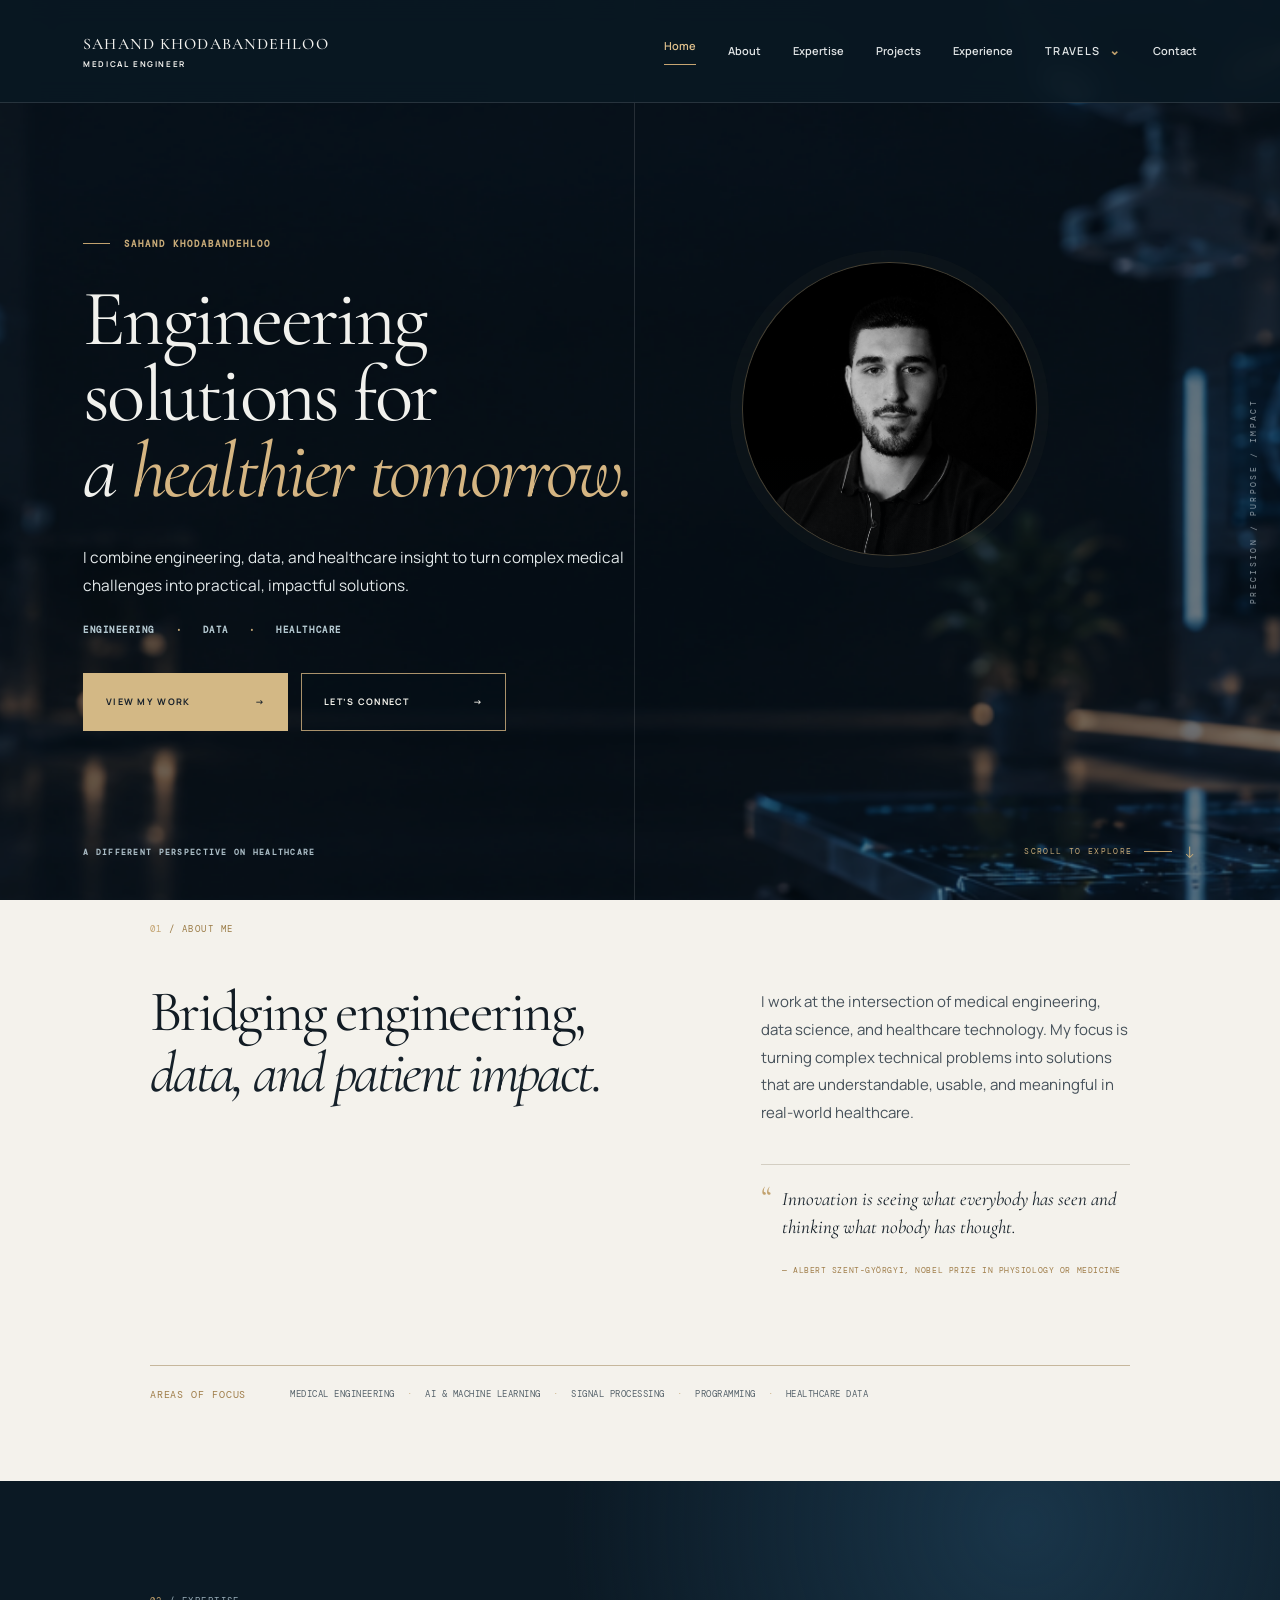
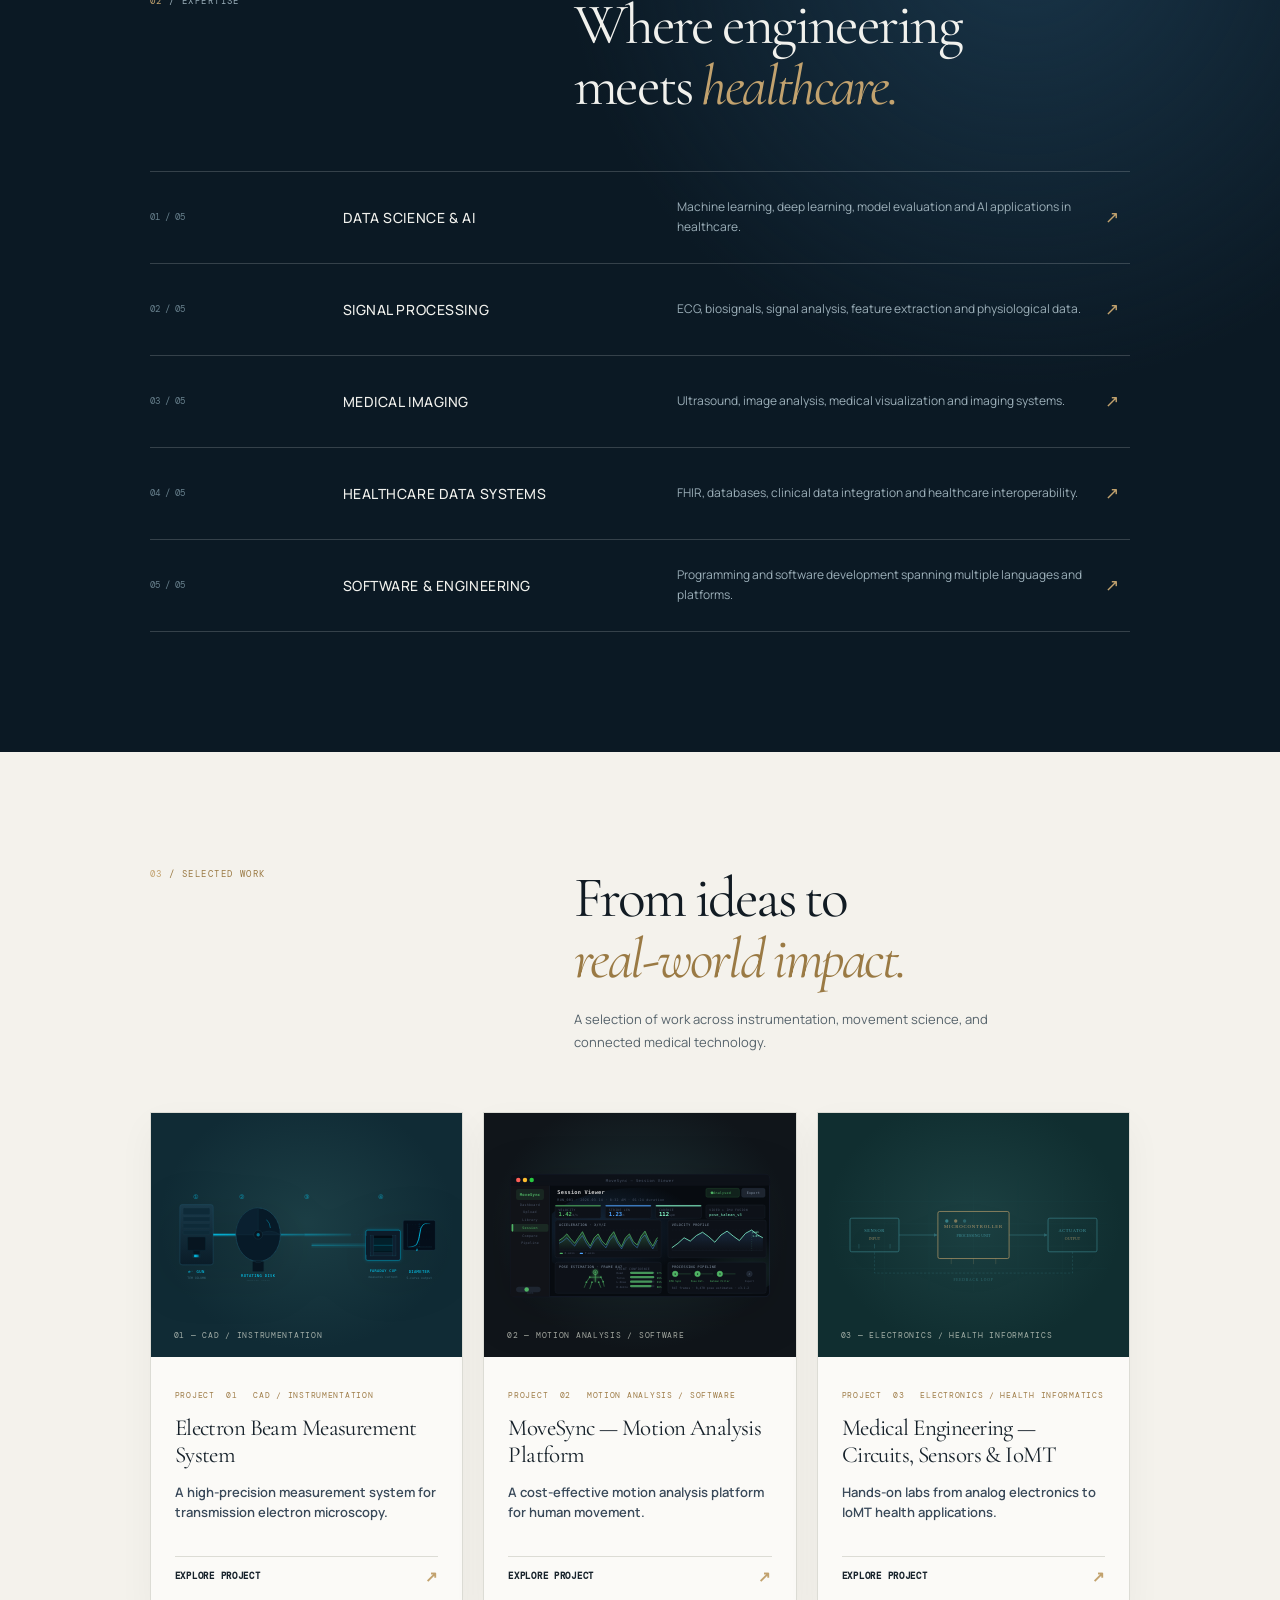
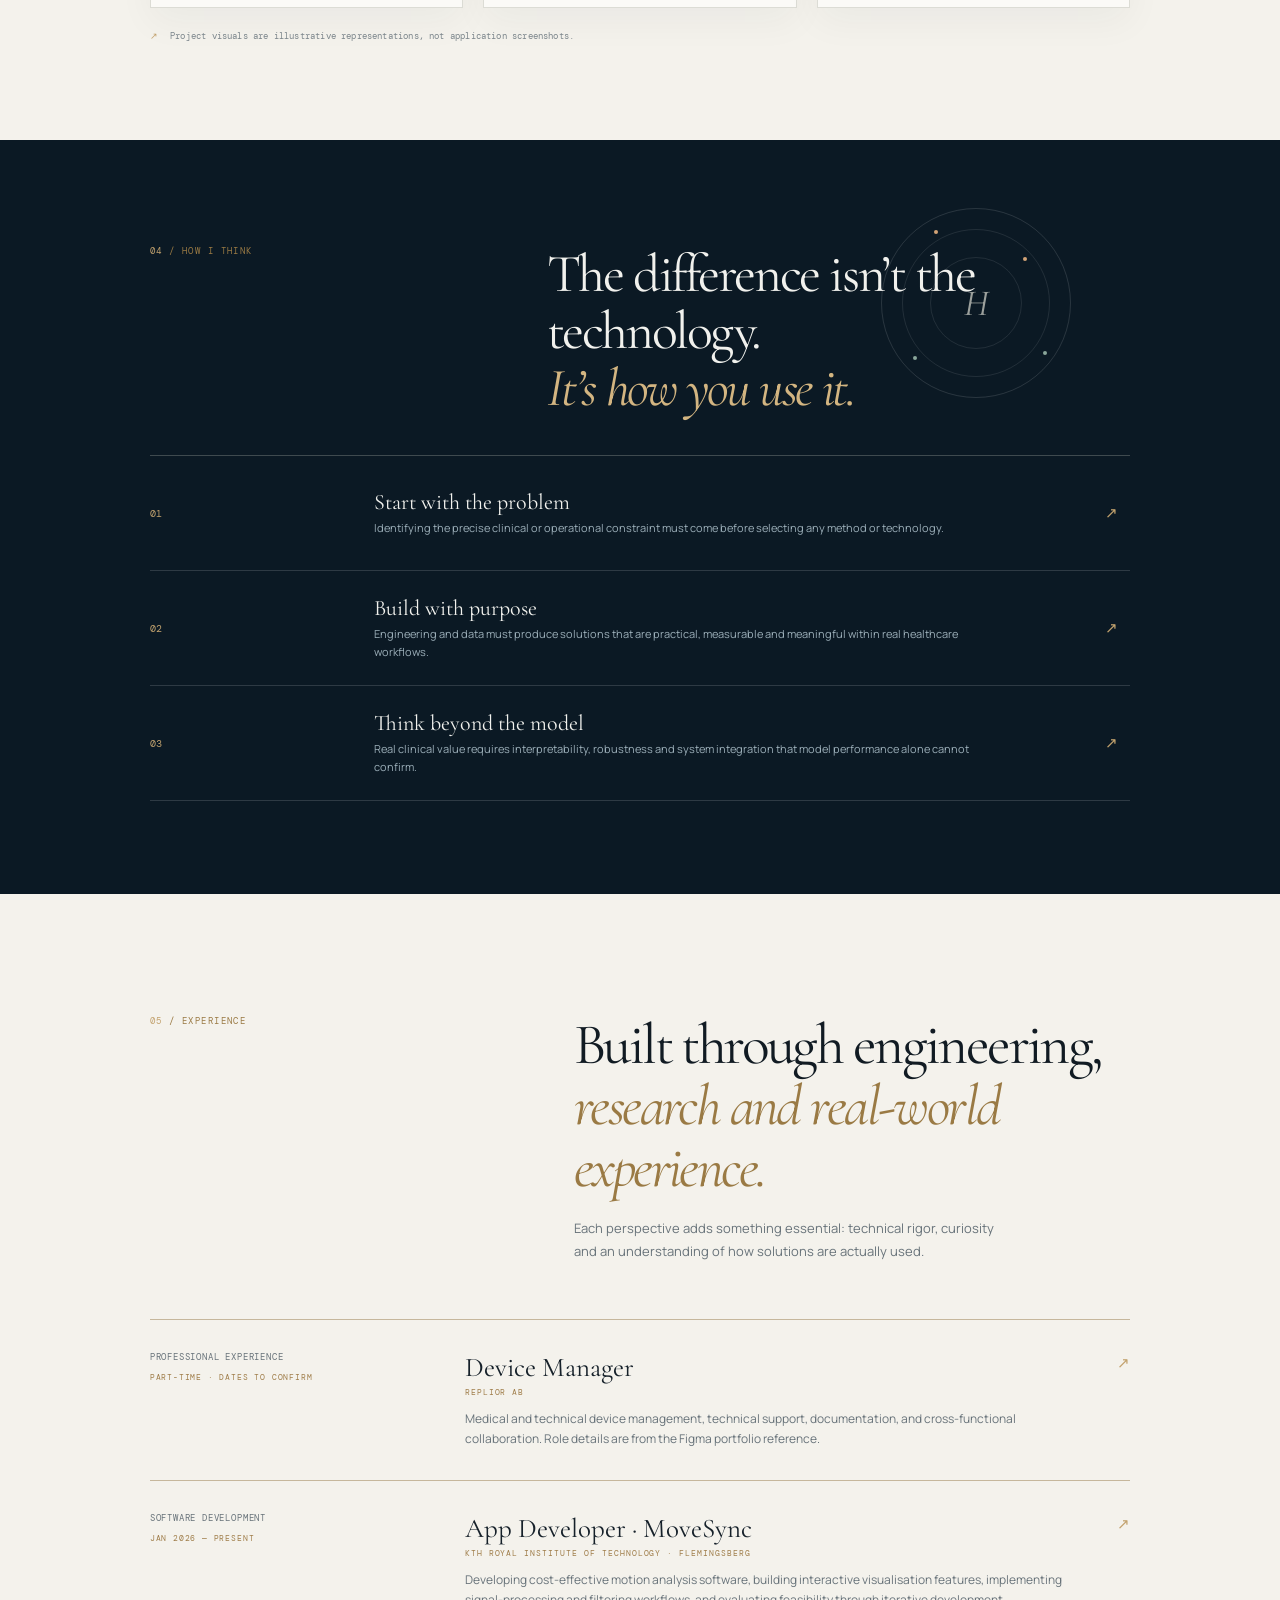
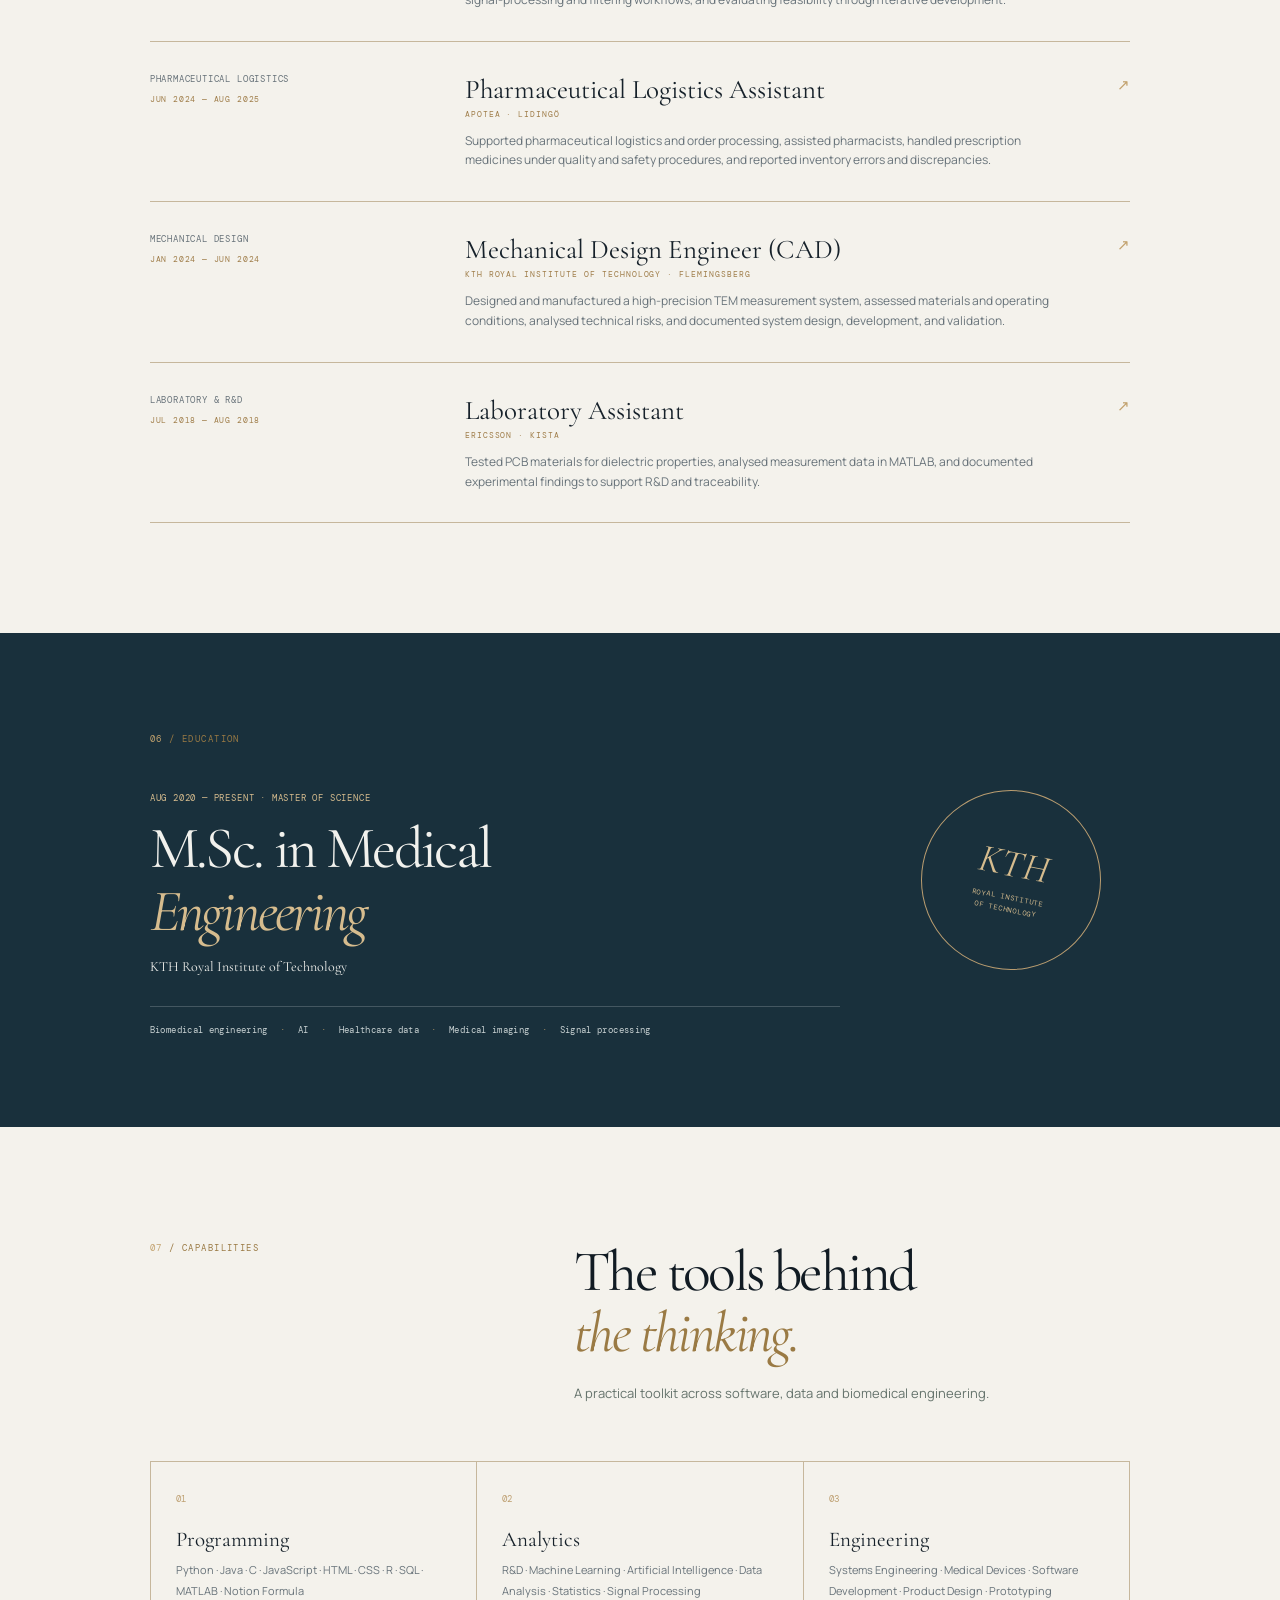
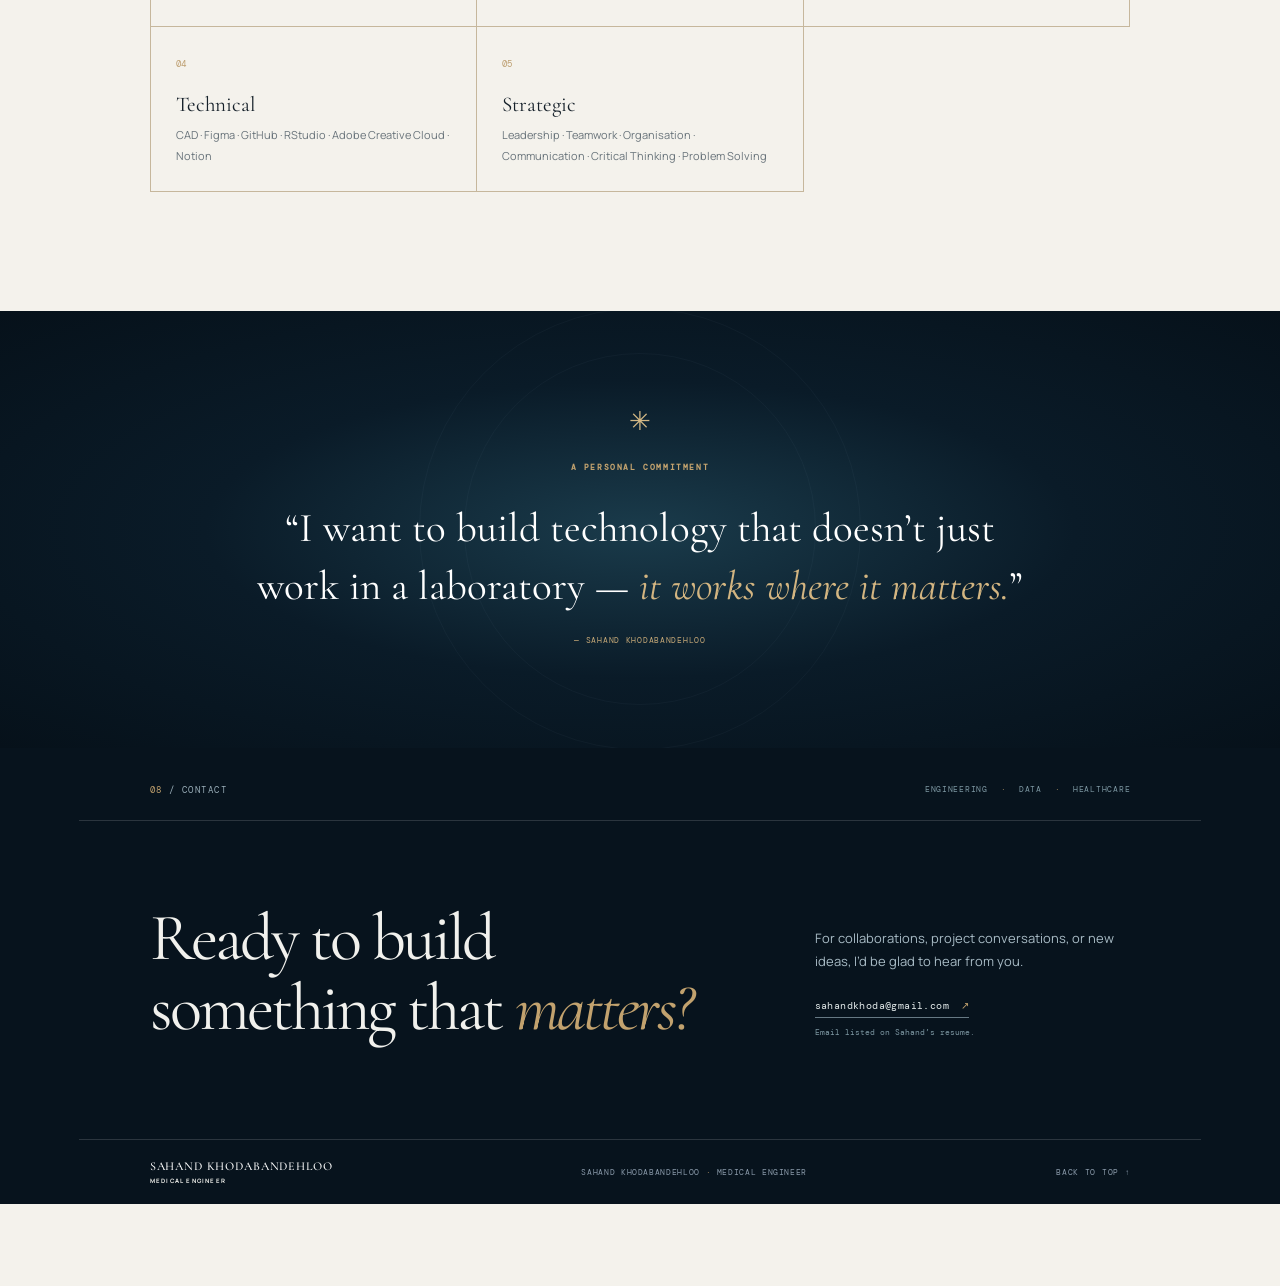
==== sahand-portfolio/index.html @ 97a99304 "Home page title text fix" ====
<!doctype html>
<html lang="en">
<head>
  <meta charset="utf-8" />
  <meta name="viewport" content="width=device-width, initial-scale=1" />
  <meta name="theme-color" content="#f4f1e9" />
  <meta name="description" content="Sahand Khodabandehloo — Medical engineer working across engineering, data and healthcare." />
  <title>Sahand Khodabandehloo — Medical Engineer</title>
  <link rel="preconnect" href="https://fonts.googleapis.com" />
  <link rel="preconnect" href="https://fonts.gstatic.com" crossorigin />
  <link href="https://fonts.googleapis.com/css2?family=Cormorant+Garamond:ital,wght@0,400;0,500;0,600;1,400;1,500&family=Manrope:wght@400;500;600;700&family=DM+Mono:wght@400;500&display=swap" rel="stylesheet" />
  <link rel="stylesheet" href="styles.css" />
  <link rel="stylesheet" href="interactions.css" />
  <link rel="stylesheet" href="theme.css" />
  <link rel="stylesheet" href="theme-overrides.css" />
  <link rel="stylesheet" href="home-match.css" />
</head>
<body>
  <header class="site-header">
    <a class="wordmark" href="#home" aria-label="Sahand Khodabandehloo, back to home"><span class="brand-name">SAHAND KHODABANDEHLOO</span><span class="brand-subtitle">MEDICAL ENGINEER</span></a>
    <button class="menu-toggle" aria-expanded="false" aria-controls="main-nav" aria-label="Open navigation"><span></span><span></span></button>
    <nav id="main-nav" class="nav" aria-label="Main navigation">
      <a href="#home" class="nav-home">Home</a><a href="#about">About</a><a href="#expertise">Expertise</a><a href="#projects">Projects</a><a href="#experience">Experience</a>
      <details class="nav-travel"><summary>Travels <span>⌄</span></summary><div class="travel-submenu"><a href="https://cat-riff-37567124.figma.site/travels/2026" target="_blank" rel="noreferrer">2026 ↗</a><a href="https://cat-riff-37567124.figma.site/travels/2025" target="_blank" rel="noreferrer">2025 ↗</a></div></details>
      <a href="contact/" class="nav-contact">Contact</a>
    </nav>
  </header>

  <main>
    <section class="hero" id="home">
      <div class="hero-wash"></div>
      <div class="hero-copy">
        <p class="eyebrow"><span class="eyebrow-line"></span> SAHAND KHODABANDEHLOO</p>
        <h1>Engineering<br />solutions for<br /><em><span class="hero-em-prefix">a </span>healthier tomorrow.</em></h1>
        <p class="hero-lede">I combine engineering, data, and healthcare insight to turn complex medical challenges into practical, impactful solutions.</p>
        <p class="discipline">ENGINEERING <i>·</i> DATA <i>·</i> HEALTHCARE</p>
        <div class="hero-actions"><a class="button button-dark" href="#projects">View my work <span>→</span></a><a class="text-link" href="contact/">Let’s connect <span>→</span></a></div>
      </div>
      <div class="portrait-wrap">
        <div class="portrait-frame"><img src="assets/sahand-portrait.png" alt="Portrait of Sahand Khodabandehloo" /></div>
      </div>
      <span class="hero-perspective">A DIFFERENT PERSPECTIVE ON HEALTHCARE</span>
      <a class="scroll-cue" href="#about">SCROLL TO EXPLORE <span class="scroll-line"></span><b aria-hidden="true">↓</b></a>
      <span class="hero-side-label">PRECISION / PURPOSE / IMPACT</span>
    </section>

    <section class="section about" id="about">
      <div class="section-marker"><span>01</span> / ABOUT ME</div>
      <div class="about-grid">
        <h2>Bridging engineering,<br /><em>data, and patient impact.</em></h2>
        <div class="about-copy"><p>I work at the intersection of medical engineering, data science, and healthcare technology. My focus is turning complex technical problems into solutions that are understandable, usable, and meaningful in real-world healthcare.</p><div class="quote"><span class="quote-mark">“</span><p>Innovation is seeing what everybody has seen and thinking what nobody has thought.</p><small>— ALBERT SZENT-GYÖRGYI, NOBEL PRIZE IN PHYSIOLOGY OR MEDICINE</small></div></div>
      </div>
      <div class="focus-strip"><span>AREAS OF FOCUS</span><div>MEDICAL ENGINEERING <i>·</i> AI &amp; MACHINE LEARNING <i>·</i> SIGNAL PROCESSING <i>·</i> PROGRAMMING <i>·</i> HEALTHCARE DATA</div></div>
    </section>

    <section class="section expertise" id="expertise">
      <div class="section-head"><div class="section-marker"><span>02</span> / EXPERTISE</div><h2>Where engineering<br />meets <em>healthcare.</em></h2></div>
      <div class="expertise-list" id="expertise-list"></div>
    </section>

    <section class="section projects" id="projects">
      <div class="section-head projects-head"><div class="section-marker"><span>03</span> / SELECTED WORK</div><div><h2>From ideas to<br /><em>real-world impact.</em></h2><p class="section-intro">A selection of work across instrumentation, movement science, and connected medical technology.</p></div></div>
      <div class="project-list" id="project-list"></div>
      <p class="visual-note"><span>↗</span> Project visuals are illustrative representations, not application screenshots.</p>
    </section>

    <section class="approach">
      <div class="approach-top"><div class="section-marker light-marker"><span>04</span> / HOW I THINK</div><h2>The difference isn’t the technology.<br /><em>It’s how you use it.</em></h2><div class="approach-orbit" aria-hidden="true"><span></span><span></span><span></span><span></span><b>H</b></div></div>
      <div class="principles" id="principles"></div>
    </section>

    <section class="section experience" id="experience">
      <div class="section-head"><div class="section-marker"><span>05</span> / EXPERIENCE</div><div><h2>Built through engineering,<br /><em>research and real-world experience.</em></h2><p class="section-intro">Each perspective adds something essential: technical rigor, curiosity and an understanding of how solutions are actually used.</p></div></div>
      <div class="experience-list" id="experience-list"></div>
    </section>

    <section class="education" id="education">
      <div class="education-stamp" aria-hidden="true">KTH<br /><span>ROYAL INSTITUTE<br />OF TECHNOLOGY</span></div>
      <div class="education-inner"><div class="section-marker light-marker"><span>06</span> / EDUCATION</div><p class="education-kicker">MASTER OF SCIENCE</p><h2>M.Sc. in Medical<br /><em>Engineering</em></h2><p class="education-school">KTH Royal Institute of Technology</p><div class="education-focus">Biomedical engineering <i>·</i> AI <i>·</i> Healthcare data <i>·</i> Medical imaging <i>·</i> Signal processing</div></div>
    </section>

    <section class="section capabilities" id="capabilities">
      <div class="section-head"><div class="section-marker"><span>07</span> / CAPABILITIES</div><div><h2>The tools behind<br /><em>the thinking.</em></h2><p class="section-intro">A practical toolkit across software, data and biomedical engineering.</p></div></div>
      <div class="capability-grid" id="capability-grid"></div>
    </section>

    <section class="commitment"><div class="commitment-symbol" aria-hidden="true">✳</div><p class="eyebrow">A PERSONAL COMMITMENT</p><blockquote>“I want to build technology that doesn’t just work in a laboratory — <em>it works where it matters.</em>”</blockquote><p class="commitment-credit">— SAHAND KHODABANDEHLOO</p></section>

    <section class="contact" id="contact"><div class="contact-top"><div class="section-marker"><span>08</span> / CONTACT</div><span class="contact-coordinate">ENGINEERING <i>·</i> DATA <i>·</i> HEALTHCARE</span></div><div class="contact-body"><h2>Ready to build<br />something that <em>matters?</em></h2><div class="contact-cta"><p>For collaborations, project conversations, or new ideas, I’d be glad to hear from you.</p><span class="contact-missing">Add preferred email address</span><span class="missing-note">Contact details weren’t included in the reference.</span></div></div><footer><a class="wordmark footer-mark" href="#home"><span class="brand-name">SAHAND KHODABANDEHLOO</span><span class="brand-subtitle">MEDICAL ENGINEER</span></a><span>SAHAND KHODABANDEHLOO <i>·</i> MEDICAL ENGINEER</span><a href="#home" class="back-top">BACK TO TOP ↑</a></footer></section>
  </main>
  <script src="content.js"></script><script src="app.js"></script>
</body>
</html>
---- sahand-portfolio/styles.css ----
:root{--paper:#f4f1e9;--paper2:#ebe7dc;--ink:#173c3b;--ink2:#315454;--muted:#75817a;--line:#cbd0c5;--accent:#b6724b;--sage:#dce4d9;--white:#fbfaf6;--serif:"Playfair Display",Georgia,serif;--sans:"DM Sans",Arial,sans-serif;--mono:"DM Mono",monospace}*{box-sizing:border-box}html{scroll-behavior:smooth;scroll-padding-top:82px}body{margin:0;background:var(--paper);color:var(--ink);font-family:var(--sans);font-size:15px;line-height:1.65;-webkit-font-smoothing:antialiased}a{color:inherit;text-decoration:none}button{font:inherit;color:inherit}.site-header{height:80px;padding:0 6.2vw;display:flex;align-items:center;justify-content:space-between;border-bottom:1px solid rgba(23,60,59,.11);position:absolute;inset:0 0 auto;z-index:10}.wordmark{font:500 23px var(--serif);letter-spacing:-1px}.wordmark span,.period{color:var(--accent)}.nav{display:flex;gap:clamp(20px,3vw,46px);align-items:center;font-size:11px;letter-spacing:.08em;text-transform:uppercase}.nav a{transition:color .2s}.nav a:hover,.text-link:hover{color:var(--accent)}.nav-contact{border-left:1px solid var(--line);padding-left:30px}.nav-contact span{margin-left:8px;color:var(--accent)}.menu-toggle{display:none}.hero{min-height:720px;height:min(820px,100svh);position:relative;overflow:hidden;display:grid;grid-template-columns:1.05fr .95fr;padding:155px 11.7vw 92px;align-items:center}.hero-wash{position:absolute;right:-6%;top:4%;width:65%;height:100%;background:radial-gradient(ellipse at center,#e8e8dc 0%,rgba(232,232,220,.2) 65%,transparent 75%);pointer-events:none}.hero-copy{position:relative;z-index:2;max-width:610px;padding:0 0 22px}.eyebrow,.section-marker,.discipline,.visual-label,.project-meta,.experience-type,.organization,.education-kicker,.commitment-credit,.contact-coordinate,.missing-note,.contact-missing,.back-top,.scroll-cue,.hero-side-label,.portrait-index,.portrait-note,.focus-strip>span{font:10px var(--mono);letter-spacing:.09em}.eyebrow{color:#526765;display:flex;gap:12px;align-items:center;margin:0 0 27px}.status-dot{width:7px;height:7px;border-radius:50%;background:#7f9c80;box-shadow:0 0 0 4px rgba(127,156,128,.15)}.eyebrow-sep{color:#b1b6a9}.hero h1,.section h2,.approach h2,.education h2,.contact h2{font:400 clamp(48px,5.8vw,82px)/1.06 var(--serif);letter-spacing:-.045em;margin:0}.hero h1 em,.section h2 em,.approach h2 em,.education h2 em,.contact h2 em{font-weight:400;color:var(--accent)}.hero-lede{max-width:440px;font-size:16px;line-height:1.8;color:#516461;margin:27px 0 19px}.discipline{font-size:9px;color:#89918a}.discipline i,.focus-strip i,.education-focus i,.contact-coordinate i{color:var(--accent);font-style:normal;padding:0 7px}.hero-actions{display:flex;align-items:center;gap:29px;margin-top:35px}.button{display:inline-flex;gap:23px;align-items:center;padding:14px 18px;font-size:10px;letter-spacing:.07em;text-transform:uppercase}.button-dark{background:var(--ink);color:var(--white);transition:background .2s,transform .2s}.button-dark:hover{background:#285452;transform:translateY(-2px)}.button span,.text-link span{color:#c9885c}.text-link{font-size:11px;letter-spacing:.07em;text-transform:uppercase}.portrait-wrap{position:relative;width:min(100%,450px);justify-self:center;z-index:1;margin-left:2vw}.portrait-frame{width:100%;height:min(59vh,535px);min-height:360px;overflow:hidden;background:#dad8cc;position:relative;box-shadow:18px 18px 0 rgba(36,72,67,.08)}.portrait-frame:after{content:"";position:absolute;inset:0;background:linear-gradient(180deg,transparent 65%,rgba(13,38,36,.22))}.portrait-frame img{width:100%;height:100%;object-fit:cover;object-position:center 42%;filter:saturate(.77)}.portrait-note{position:absolute;bottom:38px;left:-73px;display:flex;align-items:center;gap:13px;font-size:8px;line-height:1.8;color:var(--ink)}.note-line{width:40px;height:1px;background:var(--accent)}.portrait-index{position:absolute;right:-42px;bottom:4px;color:#78877e;font-size:8px}.scroll-cue{position:absolute;bottom:31px;left:6.2vw;display:flex;gap:13px;align-items:center;font-size:8px;color:#72817b}.scroll-line{height:1px;width:44px;background:var(--accent)}.hero-side-label{position:absolute;right:2vw;top:52%;writing-mode:vertical-rl;transform:rotate(180deg);color:#89948a;font-size:8px;letter-spacing:.17em}.section{padding:120px 11.7vw}.section-marker{font-size:9px;color:#78847a;white-space:nowrap}.section-marker span{color:var(--accent)}.about{background:var(--white);padding-top:105px;padding-bottom:80px}.about-grid{display:grid;grid-template-columns:1fr .72fr;gap:10%;margin:47px 0 84px}.about h2,.section h2{font-size:clamp(40px,4.5vw,65px)}.about-copy>p{margin:6px 0 37px;max-width:500px;line-height:1.85;color:#526460}.quote{border-top:1px solid var(--line);padding:20px 0 0 21px;position:relative}.quote-mark{position:absolute;top:12px;left:0;font:32px var(--serif);color:var(--accent)}.quote p{font:italic 19px/1.5 var(--serif);margin:0 0 14px;max-width:410px}.quote small{font:8px var(--mono);letter-spacing:.07em;color:#858e85}.focus-strip{border-top:1px solid var(--line);padding-top:22px;display:flex;gap:44px;font:9px var(--mono);letter-spacing:.055em;color:#53635e;align-items:center}.focus-strip>span{color:#93998e;white-space:nowrap}.expertise{padding-top:114px;padding-bottom:120px}.section-head{display:grid;grid-template-columns:.78fr 1.22fr;gap:7%;margin-bottom:54px}.section-head h2{margin:0}.expertise-list{border-top:1px solid var(--line)}.expertise-item{display:grid;grid-template-columns:.55fr 1fr 1.3fr 25px;align-items:center;gap:20px;min-height:92px;border-bottom:1px solid var(--line);transition:padding .25s,background .25s}.expertise-item:hover{padding:0 15px;background:rgba(255,255,255,.44)}.item-number{font:9px var(--mono);color:#9a9f92}.item-number i{font-style:normal;color:#b2b5ab}.expertise-item h3{font:500 13px var(--sans);letter-spacing:.04em;margin:0}.expertise-item p{font-size:12px;color:#66736d;margin:0;max-width:425px}.item-arrow{color:var(--accent);font-size:17px}.projects{background:var(--paper2);padding-top:116px;padding-bottom:98px}.projects-head{margin-bottom:58px}.section-intro{font-size:13px;color:#65736c;line-height:1.8;max-width:440px;margin:18px 0 0}.project-list{display:grid;gap:25px}.project-card{display:grid;grid-template-columns:1fr 1fr;min-height:355px;background:var(--white)}.project-card:nth-child(even){grid-template-columns:1fr 1fr}.project-card:nth-child(even) .project-visual{order:2}.project-visual{position:relative;min-height:355px;background:#102b35;display:flex;align-items:center;justify-content:center;overflow:hidden;padding:36px}.project-visual:before{content:"";position:absolute;inset:0;background:radial-gradient(ellipse at 50% 45%,rgba(52,101,102,.34),transparent 67%)}.project-visual img{position:relative;width:100%;max-width:535px;max-height:265px;object-fit:contain;filter:drop-shadow(0 12px 25px rgba(0,0,0,.15))}.project-2 .project-visual{background:#10151a}.project-3 .project-visual{background:#102e30}.visual-label{position:absolute;left:23px;bottom:17px;color:rgba(240,242,229,.65);font-size:8px}.project-copy{padding:43px 8% 34px;align-self:center}.project-meta{font-size:8px;color:#858d82}.project-meta i{font-style:normal;color:var(--accent);margin-left:10px}.project-copy h3{font:400 clamp(25px,2.4vw,35px)/1.2 var(--serif);margin:15px 0 12px;letter-spacing:-.025em}.project-lead{font-size:13px;font-weight:600;color:#52645f;line-height:1.55;margin:0 0 13px}.project-details{display:grid;grid-template-rows:0fr;transition:grid-template-rows .35s ease;overflow:hidden}.project-details>p{min-height:0;opacity:0;margin:0;color:#66746d;font-size:12px;line-height:1.75;transition:opacity .3s}.project-toggle[aria-expanded=true]~.project-details{grid-template-rows:1fr}.project-toggle[aria-expanded=true]~.project-details>p{opacity:1;margin:0 0 14px}.tag-list{display:flex;flex-wrap:wrap;gap:6px;padding-bottom:6px;opacity:0;transition:opacity .3s}.project-toggle[aria-expanded=true]~.project-details .tag-list{opacity:1}.tag-list span{font:8px var(--mono);border:1px solid #d4d8cf;padding:4px 8px;color:#6f7b73}.project-toggle{padding:13px 0 0;background:none;border:0;border-top:1px solid #d5d8cf;display:flex;justify-content:space-between;width:100%;font:9px var(--mono);letter-spacing:.08em;margin-top:21px;cursor:pointer}.project-toggle span{color:var(--accent);font-size:15px;line-height:1}.visual-note{font:9px var(--mono);color:#7c867c;letter-spacing:.02em;margin:22px 0 0}.visual-note span{color:var(--accent);padding-right:7px}.approach{background:#163b3a;color:#f6f3e9;padding:105px 11.7vw 93px;position:relative;overflow:hidden}.approach-top{display:grid;grid-template-columns:.72fr 1.28fr;gap:7%;align-items:start;position:relative;min-height:210px}.light-marker{color:rgba(245,244,231,.58)}.approach h2{font-size:clamp(38px,4.2vw,59px);position:relative;z-index:1}.approach h2 em{color:#d9a276}.approach-orbit{position:absolute;right:6%;top:-37px;width:190px;height:190px;border:1px solid rgba(199,214,193,.19);border-radius:50%;display:grid;place-items:center}.approach-orbit:before,.approach-orbit:after{content:"";position:absolute;border:1px solid rgba(199,214,193,.12);border-radius:50%;inset:20px}.approach-orbit:after{inset:48px}.approach-orbit span{position:absolute;width:4px;height:4px;background:#d2a376;border-radius:50%;top:21px;left:52px}.approach-orbit span:nth-child(2){top:auto;left:auto;bottom:42px;right:23px;background:#89a69a}.approach-orbit span:nth-child(3){top:auto;left:31px;bottom:37px;background:#89a69a}.approach-orbit span:nth-child(4){top:48px;left:auto;right:43px;background:#d2a376}.approach-orbit b{font:italic 37px var(--serif);color:rgba(245,244,231,.62)}.principles{border-top:1px solid rgba(245,244,231,.22)}.principle{min-height:115px;border-bottom:1px solid rgba(245,244,231,.22);display:grid;grid-template-columns:.55fr 1.9fr 25px;align-items:center;gap:18px}.principle>span{font:10px var(--mono);color:#d29a70}.principle h3{font:400 22px var(--serif);margin:0 0 4px}.principle p{font-size:11px;color:rgba(245,244,231,.66);margin:0;max-width:620px}.principle b{font-weight:400;color:#d29a70}.experience{padding-top:121px;padding-bottom:110px}.experience .section-head{margin-bottom:56px}.experience-list{border-top:1px solid var(--line)}.experience-item{display:grid;grid-template-columns:.8fr 1.7fr 30px;gap:30px;border-bottom:1px solid var(--line);padding:31px 0;align-items:start}.experience-type{font-size:9px;color:#77837a}.experience-type span{display:block;color:var(--accent);font-size:8px;margin-top:9px}.experience-content h3{font:400 27px var(--serif);margin:0 0 3px}.organization{font-size:8px;color:#9a704f;letter-spacing:.12em;margin:0 0 12px}.experience-content>p:last-child{font-size:12px;color:#66736c;margin:0;max-width:600px}.experience-arrow{justify-self:end;color:var(--accent)}.education{background:#1c4543;color:var(--paper);padding:100px 11.7vw 91px;position:relative;overflow:hidden}.education-inner{position:relative;z-index:1}.education-stamp{position:absolute;right:14%;top:50%;transform:translateY(-50%) rotate(11deg);width:180px;height:180px;border:1px solid rgba(234,229,209,.25);border-radius:50%;display:grid;place-content:center;text-align:center;font:italic 39px var(--serif);line-height:.95;color:rgba(234,229,209,.4)}.education-stamp span{font:7px var(--mono);letter-spacing:.12em;margin-top:10px;line-height:1.6}.education-kicker{margin:47px 0 14px;color:#d9a276;font-size:9px}.education h2{font-size:clamp(42px,4.6vw,63px)}.education h2 em{color:#d9a276}.education-school{font:14px var(--serif);color:rgba(245,244,231,.77);margin:15px 0 31px}.education-focus{border-top:1px solid rgba(245,244,231,.24);padding-top:17px;font:9px var(--mono);color:rgba(245,244,231,.65);letter-spacing:.04em;max-width:690px}.capabilities{padding-top:115px;padding-bottom:119px}.capabilities .section-head{margin-bottom:55px}.capability-grid{display:grid;grid-template-columns:repeat(3,1fr);border-top:1px solid var(--line);border-left:1px solid var(--line)}.capability{min-height:165px;padding:23px 25px;border-right:1px solid var(--line);border-bottom:1px solid var(--line);position:relative}.capability>span{font:9px var(--mono);color:var(--accent)}.capability h3{font:400 21px var(--serif);margin:18px 0 8px}.capability p{font-size:11px;line-height:1.9;color:#68756e;margin:0}.commitment{background:#e5e5d8;text-align:center;padding:88px 20px 95px;position:relative;overflow:hidden}.commitment:before,.commitment:after{content:"";position:absolute;border:1px solid rgba(23,60,59,.09);border-radius:50%;width:440px;height:440px;top:50%;left:50%;transform:translate(-50%,-50%)}.commitment:after{width:350px;height:350px}.commitment-symbol{font-size:26px;color:var(--accent);margin-bottom:20px;position:relative}.commitment .eyebrow{justify-content:center;color:#758178;font-size:8px}.commitment blockquote{font:400 clamp(26px,3.2vw,42px)/1.42 var(--serif);max-width:790px;margin:17px auto 20px;position:relative}.commitment blockquote em{color:var(--accent)}.commitment-credit{font-size:8px;color:#758178;position:relative}.contact{background:var(--white);padding:36px 6.2vw 0}.contact-top{display:flex;justify-content:space-between;border-bottom:1px solid var(--line);padding:0 5.5vw 24px}.contact-coordinate{font-size:8px;color:#829087}.contact-body{padding:82px 5.5vw 95px;display:grid;grid-template-columns:1.3fr .7fr;align-items:end;gap:8%}.contact h2{font-size:clamp(45px,5.2vw,70px)}.contact-cta{padding-bottom:7px}.contact-cta>p{font-size:13px;color:#65736d;line-height:1.8;max-width:350px;margin:0 0 18px}.contact-missing{display:inline-block;color:var(--accent);border-bottom:1px solid #d8b299;padding-bottom:3px;font-size:10px;text-transform:uppercase}.missing-note{display:block;font-size:8px;color:#98a097;letter-spacing:0;margin-top:9px}footer{border-top:1px solid var(--line);display:flex;align-items:center;justify-content:space-between;padding:19px 5.5vw;font:8px var(--mono);letter-spacing:.08em;color:#7e8981}footer i{color:var(--accent);font-style:normal}.footer-mark{color:var(--ink);font-size:20px}.back-top{font-size:8px}
@media(min-width:1450px){.hero{padding-left:max(11.7vw,calc((100vw - 1160px)/2));padding-right:max(11.7vw,calc((100vw - 1160px)/2))}.section,.approach,.education{padding-left:max(11.7vw,calc((100vw - 1160px)/2));padding-right:max(11.7vw,calc((100vw - 1160px)/2))}}
@media(max-width:900px){.site-header{height:70px;padding:0 6vw}.hero{padding:130px 8vw 90px;min-height:670px}.hero h1{font-size:clamp(48px,7vw,69px)}.portrait-wrap{width:min(95%,370px);margin-left:0}.portrait-frame{height:490px;min-height:0}.portrait-note{left:-42px}.portrait-index{right:-22px}.hero-side-label{display:none}.section,.approach,.education{padding-left:8vw;padding-right:8vw}.about-grid{gap:6%}.focus-strip{gap:20px}.focus-strip div{line-height:2}.section-head{grid-template-columns:.55fr 1.45fr;gap:4%}.project-card{min-height:320px}.project-visual{min-height:320px;padding:20px}.project-copy{padding:30px 7%}.approach-orbit{right:0;opacity:.65}.contact{padding-left:5vw;padding-right:5vw}}
@media(max-width:650px){html{scroll-padding-top:65px}.site-header{height:64px;padding:0 6vw}.wordmark{font-size:21px}.menu-toggle{display:flex;width:40px;height:40px;flex-direction:column;align-items:center;justify-content:center;gap:6px;background:none;border:0}.menu-toggle span{width:19px;height:1px;background:var(--ink);transition:transform .2s}.menu-toggle[aria-expanded=true] span:first-child{transform:translateY(3.5px) rotate(45deg)}.menu-toggle[aria-expanded=true] span:last-child{transform:translateY(-3.5px) rotate(-45deg)}.nav{display:none;position:absolute;top:63px;left:0;right:0;padding:17px 6vw 24px;background:var(--paper);border-bottom:1px solid var(--line);align-items:stretch;gap:0}.nav.nav-open{display:flex;flex-direction:column}.nav a{padding:13px 0;border-bottom:1px solid rgba(23,60,59,.1)}.nav-contact{border-left:0;padding-left:0}.hero{height:auto;min-height:0;display:flex;flex-direction:column;align-items:stretch;padding:112px 7vw 75px}.hero-copy{padding:0}.eyebrow{font-size:8px;margin-bottom:21px}.hero h1{font-size:clamp(46px,12vw,64px);line-height:1.04}.hero-lede{font-size:14px;margin:21px 0 15px;max-width:390px}.discipline{font-size:8px}.hero-actions{margin-top:25px;gap:20px}.button{font-size:9px;padding:13px}.text-link{font-size:9px}.portrait-wrap{width:84%;max-width:355px;margin:41px 4vw 14px auto}.portrait-frame{height:auto;aspect-ratio:.91;box-shadow:12px 12px 0 rgba(36,72,67,.08)}.portrait-frame img{object-position:center 40%}.portrait-note{left:-41px;bottom:25px;font-size:7px}.note-line{width:24px}.portrait-index{right:-17px;font-size:7px}.scroll-cue{left:7vw;bottom:20px;font-size:7px}.section,.approach,.education{padding:75px 7vw}.section-marker{font-size:8px}.about-grid{display:block;margin:34px 0 48px}.about h2,.section h2{font-size:clamp(37px,9.5vw,52px)}.about-copy>p{font-size:13px;margin:21px 0 28px}.quote p{font-size:17px}.quote small{font-size:7px;line-height:1.7;display:block}.focus-strip{align-items:flex-start;flex-direction:column;gap:9px;padding-top:16px}.focus-strip>span{font-size:8px}.focus-strip div{font-size:8px;line-height:2}.section-head{display:block;margin-bottom:36px}.section-head .section-marker{margin-bottom:30px}.section-intro{font-size:12px;margin-top:13px}.expertise-item{grid-template-columns:52px 1fr 17px;gap:10px;min-height:84px;padding:12px 0}.expertise-item h3{font-size:11px;grid-column:2}.expertise-item p{grid-column:2;grid-row:2;font-size:10px;line-height:1.5;margin-top:-9px}.item-number{grid-row:1/3;align-self:start;padding-top:5px;font-size:8px}.item-arrow{grid-column:3;grid-row:1/3}.projects{padding-top:76px;padding-bottom:65px}.projects-head .section-marker{margin-bottom:30px}.project-list{gap:16px}.project-card,.project-card:nth-child(even){display:flex;flex-direction:column;min-height:0}.project-card:nth-child(even) .project-visual{order:0}.project-visual{min-height:220px;height:220px;padding:20px}.project-visual img{max-height:185px}.visual-label{font-size:7px;left:14px;bottom:11px}.project-copy{padding:23px 22px 21px}.project-meta{font-size:7px;line-height:1.8}.project-copy h3{font-size:27px;margin:10px 0}.project-lead{font-size:12px}.project-details>p{font-size:11px}.project-toggle{margin-top:16px}.visual-note{font-size:8px;line-height:1.7}.approach{padding-top:72px;padding-bottom:65px}.approach-top{display:block;min-height:0;padding-bottom:43px}.approach-top .section-marker{margin-bottom:28px}.approach h2{font-size:clamp(35px,9vw,48px)}.approach-orbit{width:115px;height:115px;top:74px;right:-31px;opacity:.26}.approach-orbit b{font-size:24px}.principle{grid-template-columns:37px 1fr 14px;gap:11px;min-height:114px;padding:14px 0}.principle h3{font-size:19px}.principle p{font-size:10px;line-height:1.7}.experience{padding-top:78px;padding-bottom:70px}.experience .section-head{margin-bottom:35px}.experience-item{grid-template-columns:1fr 18px;gap:7px;padding:23px 0}.experience-type{grid-column:1;font-size:8px;margin-bottom:3px}.experience-type span{display:inline;margin:0 0 0 10px}.experience-content{grid-column:1}.experience-content h3{font-size:25px}.experience-content>p:last-child{font-size:11px;line-height:1.75}.experience-arrow{grid-column:2;grid-row:1/3}.education{padding-top:73px;padding-bottom:67px}.education-kicker{margin-top:39px;font-size:8px}.education h2{font-size:48px}.education-school{font-size:13px}.education-focus{font-size:8px;line-height:2}.education-stamp{width:112px;height:112px;right:7%;top:63%;opacity:.7;font-size:25px}.education-stamp span{font-size:5px;margin-top:6px}.capabilities{padding-top:76px;padding-bottom:78px}.capabilities .section-head{margin-bottom:35px}.capability-grid{grid-template-columns:repeat(2,1fr)}.capability{min-height:148px;padding:17px 14px}.capability:last-child{grid-column:span 2;min-height:130px}.capability h3{font-size:19px;margin:12px 0 6px}.capability p{font-size:10px;line-height:1.8}.commitment{padding:67px 7vw 72px}.commitment blockquote{font-size:27px}.commitment:before{width:310px;height:310px}.commitment:after{width:240px;height:240px}.contact{padding:26px 7vw 0}.contact-top{padding:0 0 17px}.contact-coordinate{font-size:6px}.contact-body{padding:59px 0 60px;display:block}.contact h2{font-size:clamp(42px,11vw,57px)}.contact-cta{margin-top:27px}.contact-cta>p{font-size:12px}footer{padding:16px 0;gap:10px}footer>span{font-size:6px;letter-spacing:.03em}.footer-mark{font-size:17px}.back-top{font-size:7px}}
@media(prefers-reduced-motion:reduce){html{scroll-behavior:auto}*,*:before,*:after{transition-duration:.01ms!important;animation-duration:.01ms!important}}
---- sahand-portfolio/interactions.css ----
.project-details{display:block;max-height:0;overflow:hidden;transition:max-height .35s ease}.project-card.is-open .project-details{max-height:500px}.project-details>p{opacity:0;margin:0;transition:opacity .25s ease}.project-card.is-open .project-details>p{opacity:1;margin:0 0 14px}.tag-list{opacity:0;transition:opacity .25s ease}.project-card.is-open .tag-list{opacity:1}
.contact-email{display:inline-flex;align-items:center;gap:12px;font:10px var(--mono);letter-spacing:.04em;color:var(--ink);border-bottom:1px solid #9eaa9e;padding-bottom:5px}.contact-email span{color:var(--accent)}.contact-email:hover{color:var(--accent)}
---- sahand-portfolio/theme.css ----
:root{--paper:#f4f2ec;--paper2:#f4f2ec;--ink:#111b23;--ink2:#46515a;--muted:#8a9aaa;--line:#d4d4ce;--accent:#c2a26e;--sage:#19303c;--white:#fbfaf7;--serif:"Cormorant Garamond",Georgia,serif;--sans:"Manrope",Arial,sans-serif;--mono:"DM Mono",monospace}
body{background:#f4f2ec;color:#111b23;font-family:var(--sans)}
.site-header{position:fixed;inset:0 0 auto;height:82px;padding:0 4.4vw;background:rgba(9,24,34,.97);color:#e1e5e6;border-bottom:1px solid rgba(255,255,255,.15);backdrop-filter:blur(12px)}
.wordmark{display:flex;flex-direction:column;gap:4px;letter-spacing:.045em;color:#fff;line-height:1.15}.wordmark .brand-name{font:500 16px var(--serif);letter-spacing:.07em;color:#f1f1ed}.wordmark .brand-subtitle{font:700 8px var(--sans);letter-spacing:.2em;color:#f1f1ed}
.nav{gap:clamp(17px,2.5vw,34px);font-size:11px;letter-spacing:0;text-transform:none;font-weight:600}.nav>a,.nav-travel>summary{color:#e1e5e6;padding:12px 0;font-size:11px;font-weight:600;transition:color .2s;cursor:pointer}.nav a:hover,.nav-travel>summary:hover,.nav .nav-home{color:#dec08c}.nav .nav-home:after{content:"";display:block;height:1px;background:#c7a572;margin-top:9px}.nav-contact{border-left:0;padding-left:0}.nav-contact span{color:inherit}.nav-travel{position:relative;text-transform:uppercase;letter-spacing:.13em;font-size:10px}.nav-travel summary{list-style:none}.nav-travel summary::-webkit-details-marker{display:none}.nav-travel summary span{font-size:13px;color:#c2a26e;padding-left:5px}.travel-submenu{display:none;position:absolute;top:100%;left:-14px;min-width:128px;padding:8px;background:#0d1e2b;border:1px solid rgba(194,162,110,.25);box-shadow:0 12px 30px #0005}.nav-travel[open] .travel-submenu,.nav-travel:hover .travel-submenu{display:grid}.travel-submenu a{padding:9px 10px;color:#e1e5e6;font:10px var(--mono);letter-spacing:.08em}.travel-submenu a:hover{color:#d3b885;background:#c2a26e0c}
.hero{background:#07121c;color:#f7f5ef;min-height:calc(100svh - 82px);height:calc(100svh - 82px);padding-top:120px;padding-bottom:85px}.hero:before{content:"";position:absolute;inset:0;background:radial-gradient(circle at 79% 34%,#193549 0,rgba(7,18,28,.52) 35%,#07121c 70%);z-index:-1}.hero-wash{background:radial-gradient(ellipse at center,rgba(25,53,73,.32),transparent 70%)}.hero-copy{max-width:680px}.eyebrow{color:#c7aa78;letter-spacing:.2em;font-weight:700}.status-dot{background:#c2a26e;box-shadow:0 0 0 4px #c2a26e24}.eyebrow-sep{color:#c2a26e}.hero h1{font-size:clamp(52px,6vw,88px);line-height:.96;letter-spacing:-.03em;color:#f1f1ed}.hero h1 em{color:#d5b582;white-space:nowrap}.hero-lede{color:#e2e8e9;max-width:610px;font-size:clamp(15px,1.2vw,18px);line-height:1.8}.discipline{color:#b3c7cf;letter-spacing:.17em;font-weight:700}.discipline i{color:#c7aa78}.hero-actions{gap:12px}.button{padding:16px 22px;letter-spacing:.13em;font-weight:700}.button-dark{background:#d3b885;color:#17202a;border:1px solid #d3b885}.button-dark:hover{background:#dec99b;color:#17202a}.button-dark span{color:#17202a}.text-link{color:#f3f2eb;border:1px solid #aa926b;padding:15px 22px;font-weight:700}.text-link:hover{color:#17202a;background:#d3b885}.text-link span{color:#d3b885}.text-link:hover span{color:#17202a}.portrait-wrap{width:min(100%,370px);margin-left:2vw}.portrait-frame{height:auto;aspect-ratio:1;border-radius:50%;border:1px solid rgba(194,162,110,.5);box-shadow:0 0 0 12px rgba(194,162,110,.035);background:#060d14}.portrait-frame img{object-position:center 35%;filter:grayscale(1);border-radius:50%}.portrait-frame:after{border-radius:50%;background:linear-gradient(180deg,transparent 62%,rgba(6,13,20,.32))}.portrait-note{left:-45px;bottom:32px;color:#c7aa78}.portrait-index{color:#c2a26e}.scroll-cue{color:#a9bbc4}.scroll-line{background:#c2a26e}.hero-side-label{color:#d5dfe5a6}
.section{color:#111b23}.section-marker{color:#9a7a44;letter-spacing:.16em}.section-marker span{color:#c2a26e}.section h2{color:#111b23}.section h2 em{color:#9a7a44}.about{background:#f4f2ec;color:#16212a}.about h2 em{color:#16212a}.about-copy>p{color:#46515a}.quote{border-color:#d3cec2}.quote-mark{color:#c2a26e}.quote p{color:#16212a}.quote small{color:#9f7d49}.focus-strip{border-color:#c6b79c;color:#56636b}.focus-strip>span{color:#9f7d49}.focus-strip i{color:#c2a26e}
.expertise{background:radial-gradient(circle at 80% 5%,#193549 0,transparent 35%),#0b1924;color:#f1f1ed}.expertise .section-head h2,.expertise .expertise-item h3{color:#f1f1ed}.expertise .section-head h2 em{color:#c2a26e}.expertise .section-marker{color:#9aaeb9}.expertise .expertise-list,.expertise .expertise-item{border-color:#ffffff2c}.expertise-item{grid-template-columns:.55fr 1fr 1.3fr 25px}.expertise-item:hover{background:#ffffff09}.expertise-item h3{font-size:14px;font-weight:500}.expertise-item p{color:#9cafb9}.item-number{color:#68808d}.item-number i{color:#68808d}.item-arrow{color:#c2a26e}
.projects{background:#f4f2ec}.projects .section-intro{color:#56636b}.project-card{background:#fbfaf7;border:1px solid #dcdcd5;box-shadow:0 14px 35px #1c29300b}.project-card:hover{box-shadow:0 22px 45px #1c29301c}.project-meta{color:#9f7d49}.project-meta i{color:#9f7d49}.project-copy h3{color:#16212a}.project-lead{color:#3a4a5a}.project-details>p{color:#68737a}.tag-list span{background:#e8edf0;border:0;color:#536775}.project-toggle{border-color:#dcdcd5;color:#18232c;font-weight:700}.project-toggle span,.visual-note span{color:#c2a26e}.visual-note{color:#7b858b}
.approach{background:#0b1924;color:#f1f1ed}.approach h2{color:#f1f1ed}.approach h2 em{color:#d3b581}.approach-orbit{border-color:#ffffff20}.approach-orbit:before,.approach-orbit:after{border-color:#ffffff18}.principle{border-color:#ffffff25}.principle h3{color:#f1f1ed}.principle p{color:#9cafb9}.principle>span,.principle b{color:#c2a26e}
.experience{background:#f4f2ec}.experience .section-head h2 em{color:#9a7a44}.experience .section-intro,.experience-content>p:last-child{color:#68737a}.experience-list{border-color:#c6b79c}.experience-item{border-color:#c6b79c}.experience-type{color:#68737a}.experience-type span{color:#9f7d49}.experience-content h3{color:#16212a}.organization{color:#9f7d49}.experience-arrow{color:#c2a26e}
.education{background:#19303c;color:#f1f1ed}.education h2,.education-school{color:#f1f1ed}.education h2 em,.education-kicker{color:#d6bc8e}.education-focus{border-color:#ffffff30;color:#c9d2d3}.education-stamp{border-color:#ba9d70;color:#d6bc8e}
.capabilities{background:#f4f2ec}.capabilities .section-head h2 em{color:#9a7a44}.capability-grid{border-color:#c6b79c}.capability{border-color:#c6b79c}.capability>span{color:#bd9f70}.capability h3{color:#16212a}.capability p{color:#68737a}
.commitment{background:radial-gradient(#1a3b4b 0,#0a1b28 48%,#06111a 100%);color:#fff}.commitment:before,.commitment:after{border-color:#b6d1dc0a}.commitment .eyebrow{color:#c2a26e}.commitment blockquote{color:#fff}.commitment blockquote em{color:#d3b581}.commitment-credit{color:#c5a877}.commitment-symbol{color:#d3b885}
.contact{background:#07131d;color:#f1f1ed}.contact-top{border-color:#ffffff25}.contact-top .section-marker{color:#9aaeb9}.contact-coordinate{color:#7e98a3}.contact h2{color:#f1f1ed}.contact h2 em{color:#c2a26e}.contact-cta>p{color:#a8bbc5}.contact-email{color:#e4ebeb;border-color:#667984}.contact-email:hover{color:#d3b885}.contact-email span{color:#c2a26e}.missing-note{color:#7e98a3}footer{border-color:#ffffff25;color:#8a9aaa}.footer-mark{color:#fff}.footer-mark .brand-name,footer .brand-subtitle{color:#fff}
.menu-toggle span{background:#e1e5e6}
@media(max-width:900px){.site-header{padding:0 5vw}.nav{gap:18px}}
@media(max-width:650px){.site-header{height:64px;padding:0 6vw}.wordmark .brand-name{font-size:13px}.wordmark .brand-subtitle{font-size:7px}.nav{top:63px;background:#091822f7;border-color:#ffffff20}.nav a,.nav-travel>summary{border-color:#ffffff20;color:#e1e5e6}.nav .nav-home:after{display:none}.nav-contact{padding-left:0}.nav-travel{padding:12px 0;border-bottom:1px solid #ffffff20}.travel-submenu{position:static;box-shadow:none;border:0;border-left:1px solid #c2a26e;margin:9px 0 0 8px}.travel-submenu a{border:0;padding:9px 10px}.hero{min-height:0;height:auto;padding-top:106px;padding-bottom:75px}.hero h1{font-size:clamp(46px,12vw,64px);line-height:1.04}.hero h1 em{white-space:normal}.portrait-frame{height:auto;min-height:0}.portrait-note{left:-34px}.expertise-item{grid-template-columns:52px 1fr 17px}.expertise-item h3{grid-column:2;font-size:11px}.expertise-item p{grid-column:2;grid-row:2;font-size:10px}.item-number{grid-row:1/3}.item-arrow{grid-column:3;grid-row:1/3}.contact-top .section-marker{color:#9aaeb9}}
---- sahand-portfolio/theme-overrides.css ----
.nav .nav-home{color:#e1e5e6}.nav .nav-home:after{display:none}.nav a[aria-current=location]{color:#dec08c}.nav a[aria-current=location]:after{content:"";display:block;height:1px;background:#c7a572;margin-top:9px}.footer-mark .brand-name{font-size:12px}.footer-mark .brand-subtitle{font-size:6px}
@media(max-width:650px){.nav a[aria-current=location]:after{display:none}}
---- sahand-portfolio/home-match.css ----
.hero{height:calc(100svh + 82px);min-height:772px;margin-top:-82px;margin-bottom:-82px;display:grid;grid-template-columns:minmax(0,49.5%) minmax(0,50.5%);align-items:stretch;padding:0;background:#07121c;overflow:hidden}
.site-header{height:103px;padding-inline:6.5vw;background:rgba(9,24,34,.94);border-bottom-color:#ffffff20;backdrop-filter:blur(12px)}
.hero:before{content:"";position:absolute;inset:0;background:linear-gradient(90deg,#07121c 0%,#07121cf7 38%,#07121caa 57%,#07121c75 100%);z-index:0;pointer-events:none}
.hero:after{content:"";position:absolute;z-index:1;top:0;bottom:0;left:49.5%;width:1px;background:#ffffff20;pointer-events:none}
.hero-wash{position:absolute;z-index:0;inset:-18% 0;width:100%;height:136%;background-image:url("assets/homepage-medical-lab.png");background-size:cover;background-position:52% center;background-repeat:no-repeat;opacity:.48;will-change:transform;transform:translate3d(0,var(--hero-parallax-y,0px),0)}
.hero-copy{grid-column:1;grid-row:1;z-index:2;align-self:center;width:min(690px,90vw);max-width:none;padding:125px 20px 76px 6.5vw;transform:translateY(51px)}
.hero-copy>.eyebrow{display:flex;align-items:center;gap:14px;font-size:9px;letter-spacing:.22em;margin:0 0 31px;color:#c7aa78}
.eyebrow-line{display:inline-block;width:27px;height:1px;background:#c2a26e;flex:none}
.hero h1{font-size:clamp(54px,6.2vw,88px);line-height:.96;letter-spacing:-.035em;margin:0;color:#f1f1ed}
.hero h1 em{display:inline-block;color:#d5b582;white-space:nowrap;font-style:italic}.hero h1 .hero-em-prefix{color:#f1f1ed}
.hero-lede{color:#e2e8e9;max-width:610px;margin:35px 0 25px;font-size:clamp(15px,1.2vw,17px);line-height:1.8}
.discipline{color:#b3c7cf;letter-spacing:.17em;font-size:9px;font-weight:700}.discipline i{color:#c7aa78;margin-inline:7px}
.hero-actions{display:flex;gap:13px;margin-top:37px}.hero-actions .button,.hero-actions .text-link{min-width:205px;height:58px;display:inline-flex;align-items:center;justify-content:space-between;padding:0 22px;font-size:9px;font-weight:700;letter-spacing:.14em;text-transform:uppercase}.hero-actions .button{background:#d3b885;color:#17202a;border:1px solid #d3b885}.hero-actions .button:hover{background:#dec99b}.hero-actions .button span,.hero-actions .text-link span{color:inherit}.hero-actions .text-link{border:1px solid #aa926b;color:#f3f2eb;background:#06111a54;transition:color .2s,background .2s,transform .2s}.hero-actions .text-link:hover{color:#17202a;background:#d3b885;transform:translateY(-2px)}
.portrait-wrap{grid-column:2;grid-row:1;z-index:2;align-self:center;justify-self:start;width:min(23vw,360px);margin:0 0 0 8.5vw;position:relative}
.portrait-frame{width:100%;height:auto;min-height:0;aspect-ratio:1;border-radius:50%;overflow:hidden;background:#060d14;border:1px solid #c2a26e55;box-shadow:0 0 0 12px #c2a26e08}.portrait-frame img{width:100%;height:100%;object-fit:cover;object-position:center 35%;filter:grayscale(1);border-radius:50%}.portrait-frame:after{border-radius:50%;background:linear-gradient(180deg,transparent 65%,#060d1430)}
.hero-side-label{z-index:3;top:49%;right:22px;color:#d5dfe5a6;font-size:8px;letter-spacing:.29em}.hero-perspective{position:absolute;z-index:2;left:6.5vw;bottom:43px;color:#a9bbc4;font:700 8px var(--mono);letter-spacing:.16em}.scroll-cue{z-index:2;left:auto;right:6.5vw;bottom:38px;color:#c7aa78;letter-spacing:.17em;font-size:8px;display:flex;align-items:center;gap:12px}.scroll-cue .scroll-line{background:#c2a26e;width:28px}.scroll-cue b{font:16px var(--sans);font-weight:400}.hero .status-dot{display:none}
@media(max-width:900px) and (min-width:651px){.hero{height:calc(100svh + 82px);min-height:782px}.hero-copy{padding-left:5vw;padding-right:12px;width:min(570px,90vw)}.hero-copy>.eyebrow{margin-bottom:24px}.hero h1{font-size:clamp(48px,6vw,66px)}.hero-lede{font-size:14px}.hero-actions .button,.hero-actions .text-link{min-width:0;padding:0 15px;height:52px;font-size:8px}.portrait-wrap{width:min(27vw,300px);margin:0 0 0 6vw}.hero-perspective{left:5vw}.scroll-cue{right:5vw}}
@media(max-width:650px){.site-header{height:64px;padding:0 6vw;background:rgba(9,24,34,.94);backdrop-filter:blur(12px)}.hero{height:auto;min-height:100svh;margin-top:-64px;margin-bottom:-64px;grid-template-columns:1fr;grid-template-rows:auto 1fr;padding:0}.hero:before{background:linear-gradient(180deg,#07121ce8 0%,#07121cbd 56%,#07121c55 100%)}.hero:after{display:none}.hero-wash{inset:-18% 0;width:100%;height:136%;background-size:auto 100%;background-position:67% center;opacity:.5}.hero-copy{grid-column:1;grid-row:1;align-self:start;width:auto;transform:none;padding:118px 7vw 0}.hero-copy>.eyebrow{font-size:8px;margin-bottom:23px}.hero h1{font-size:clamp(48px,12.6vw,68px);line-height:.98}.hero h1 em{white-space:normal}.hero-lede{font-size:13px;line-height:1.75;margin:23px 0 17px}.discipline{font-size:8px}.hero-actions{gap:9px;margin-top:25px;flex-wrap:wrap}.hero-actions .button,.hero-actions .text-link{min-width:0;height:48px;padding:0 13px;font-size:8px;flex:1}.portrait-wrap{grid-column:1;grid-row:2;align-self:end;justify-self:end;width:min(54vw,245px);margin:8px 10vw 67px 0}.hero-side-label{right:4vw;top:68%;font-size:6px;letter-spacing:.2em}.hero-perspective{left:7vw;bottom:25px;font-size:6px}.scroll-cue{right:7vw;bottom:22px;font-size:6px;gap:7px}.scroll-cue .scroll-line{width:14px}.scroll-cue b{font-size:12px}}

/* Present selected projects as image-first cards. */
.project-list{grid-template-columns:repeat(3,minmax(0,1fr));gap:20px;align-items:stretch}
.project-card,.project-card:nth-child(even){display:flex;flex-direction:column;min-width:0;min-height:0}
.project-card:nth-child(even) .project-visual{order:0}
.project-visual{height:auto;min-height:0;aspect-ratio:1.28;padding:22px}
.project-visual img{max-height:100%}
.project-copy{align-self:stretch;flex:1;padding:25px 24px 22px}
.project-copy h3{font-size:clamp(22px,1.8vw,29px)}
@media(max-width:1000px) and (min-width:651px){.project-list{grid-template-columns:repeat(2,minmax(0,1fr))}.project-visual{aspect-ratio:1.35}}
@media(max-width:650px){.project-list{grid-template-columns:1fr}.project-visual{height:220px;aspect-ratio:auto}}
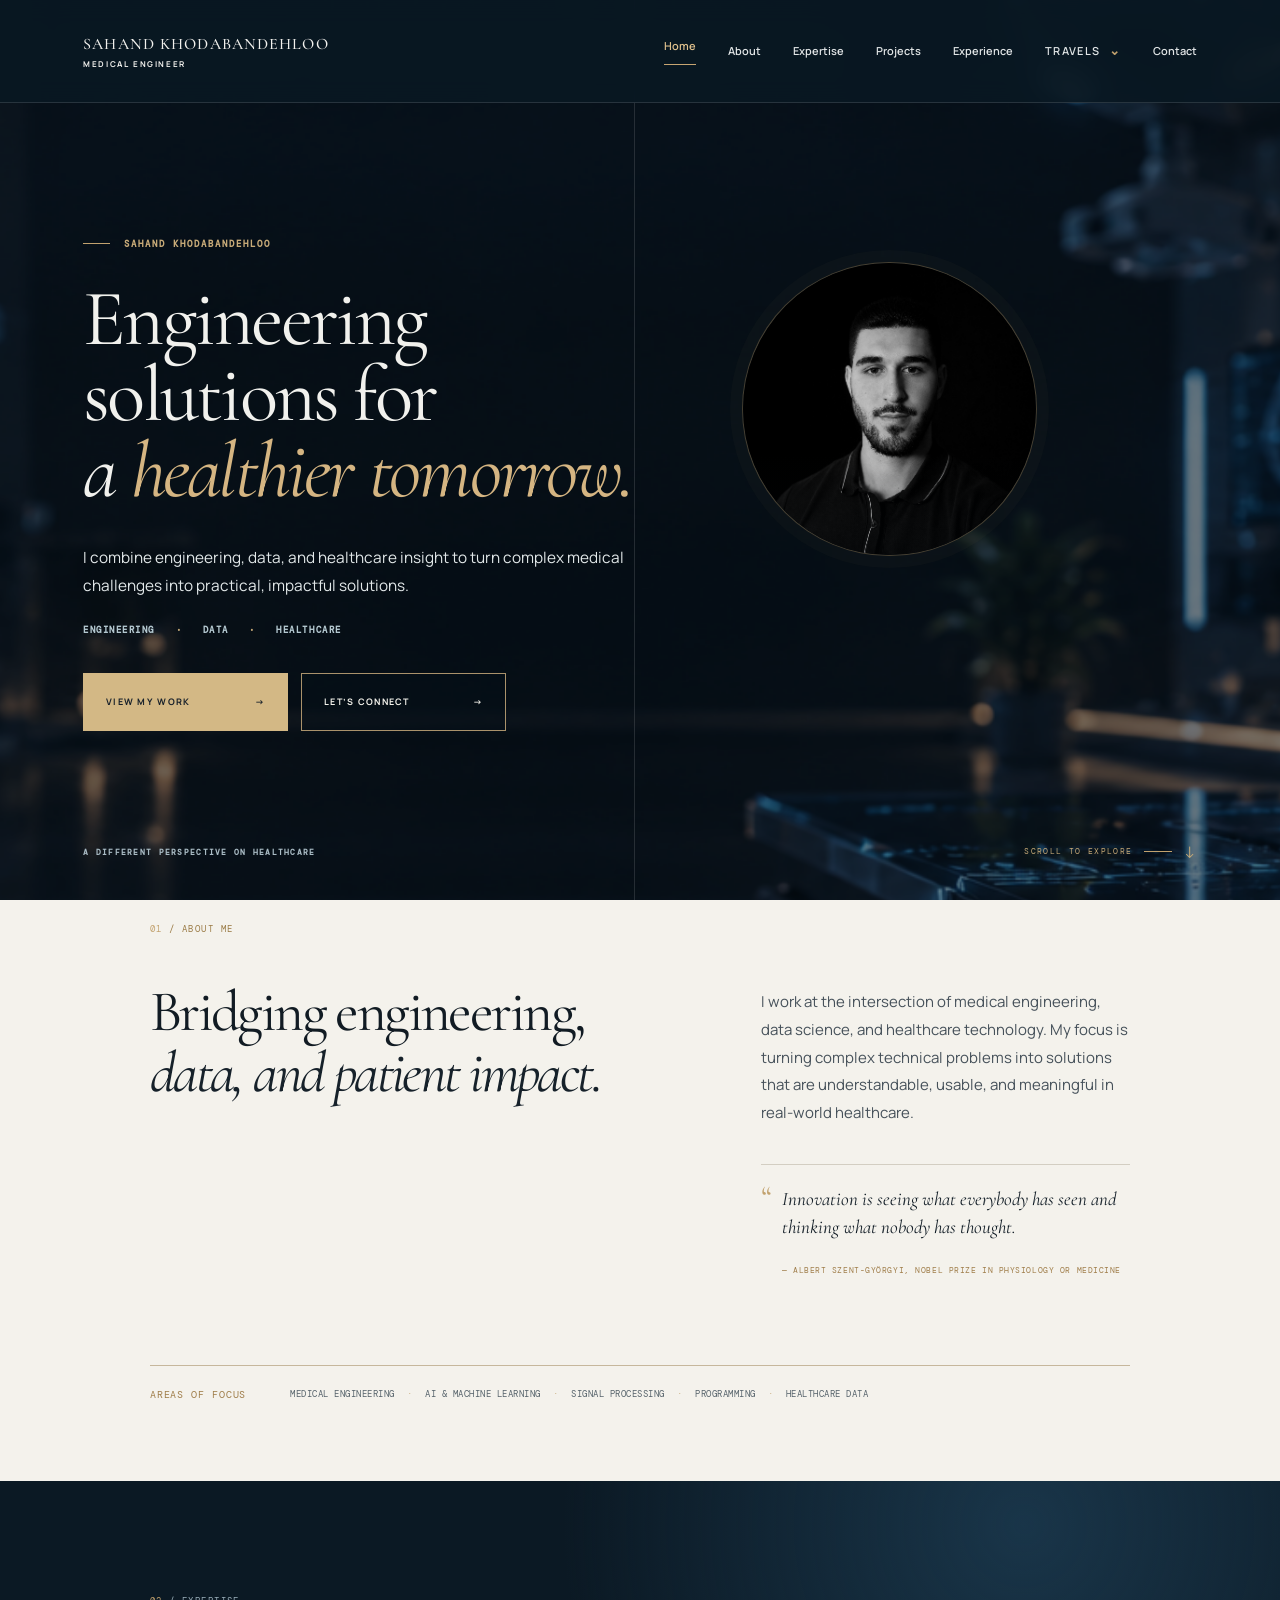
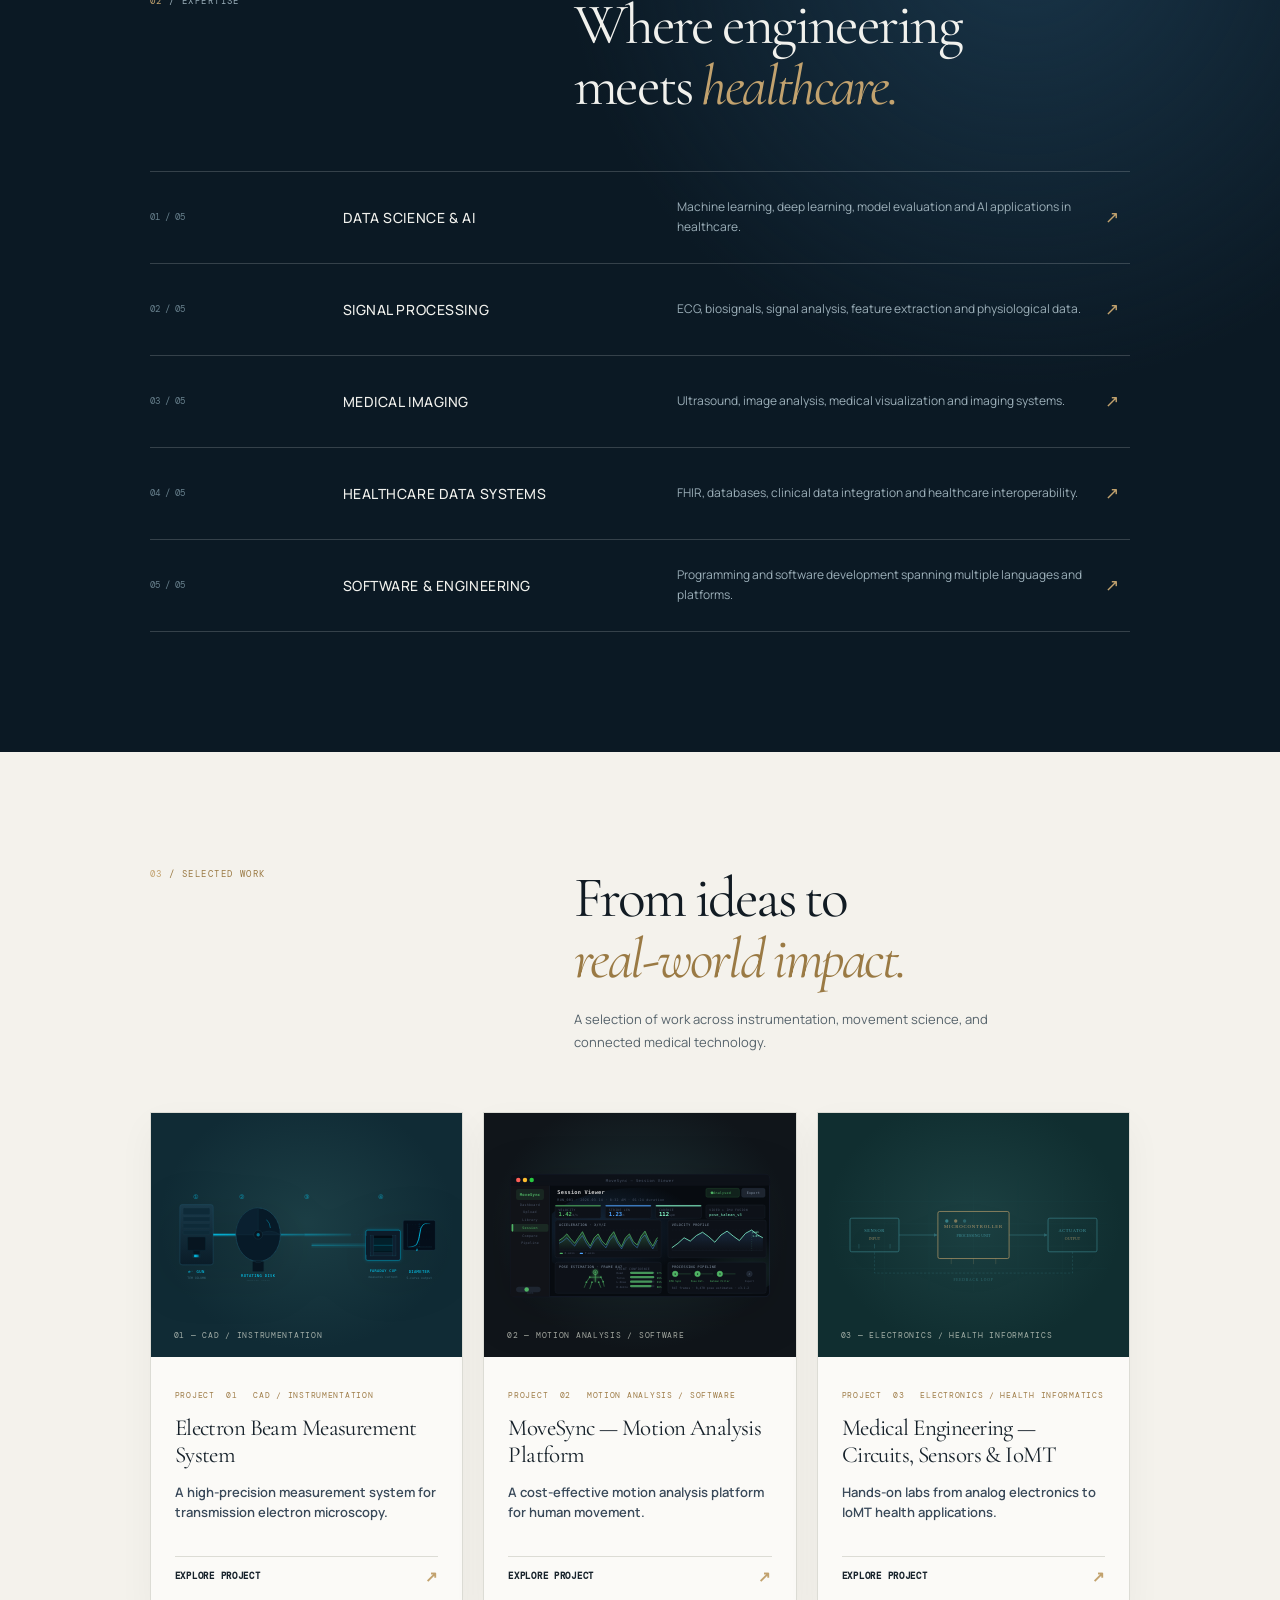
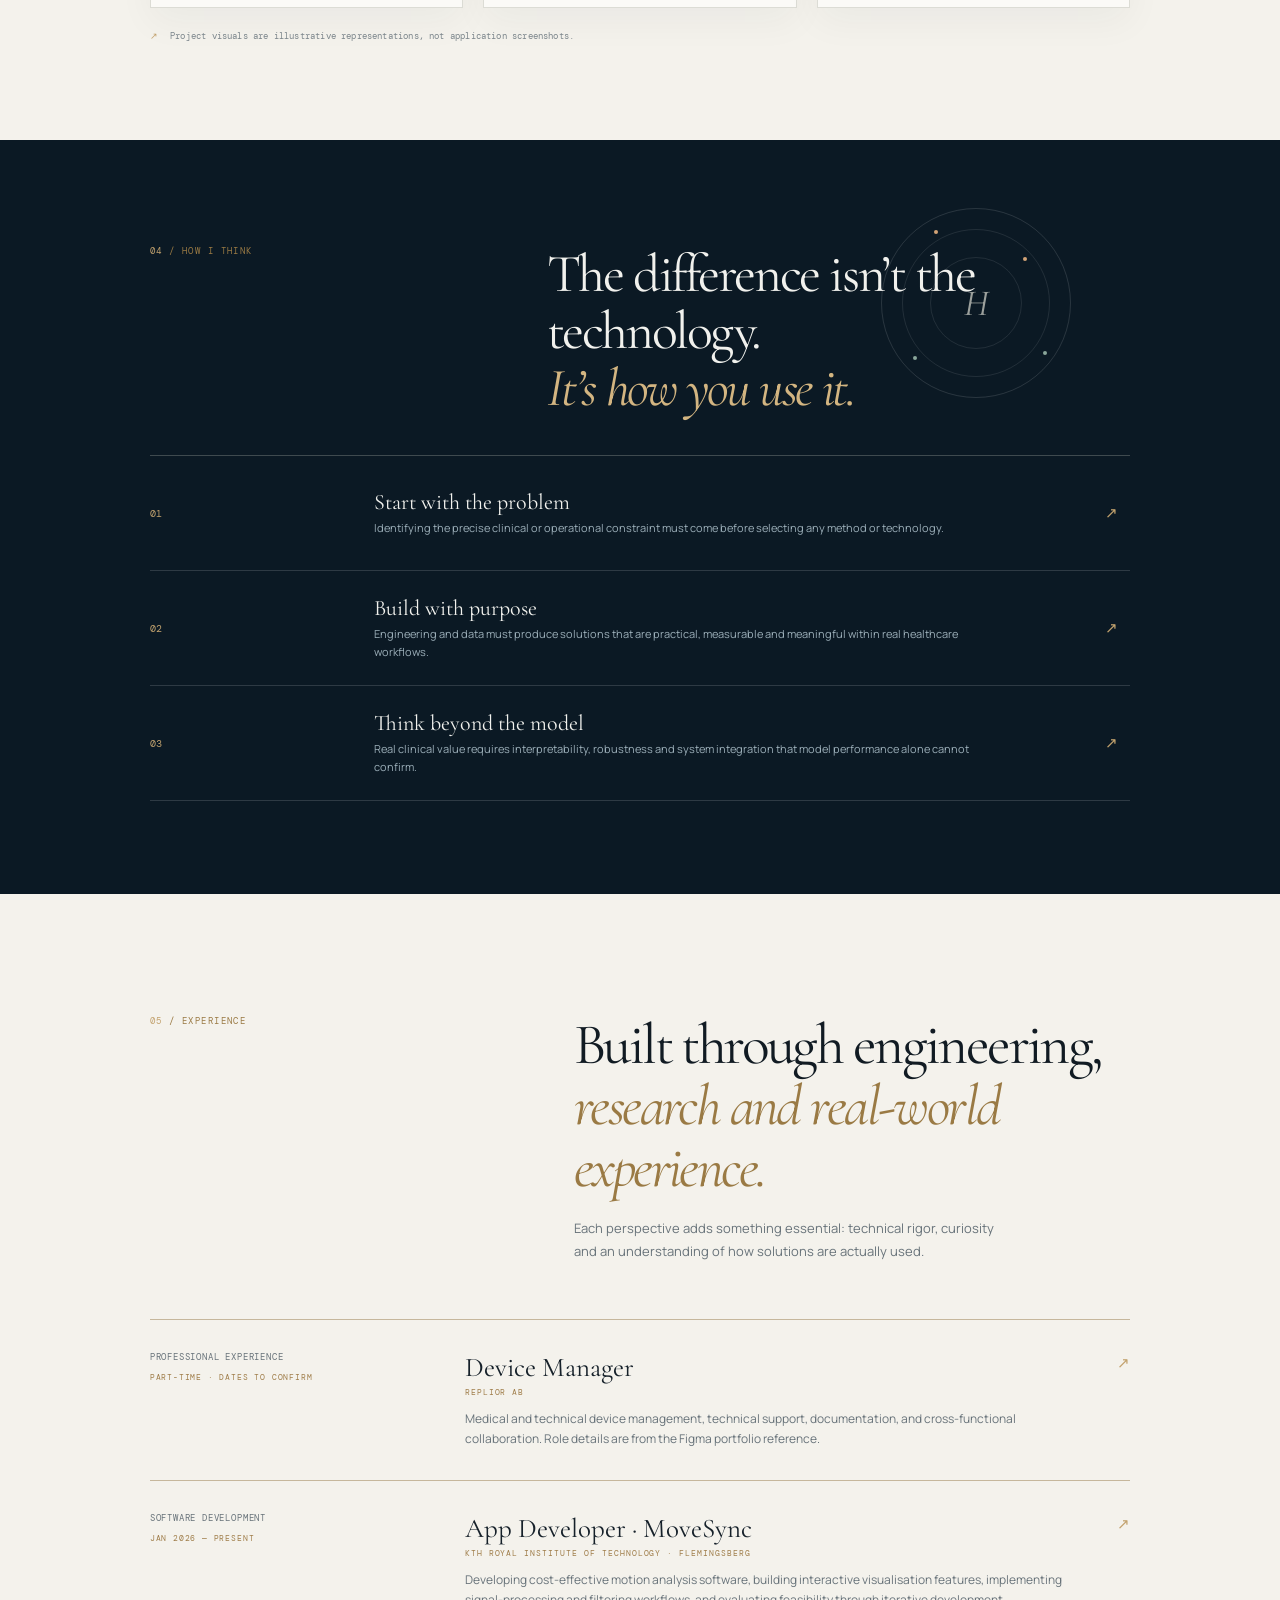
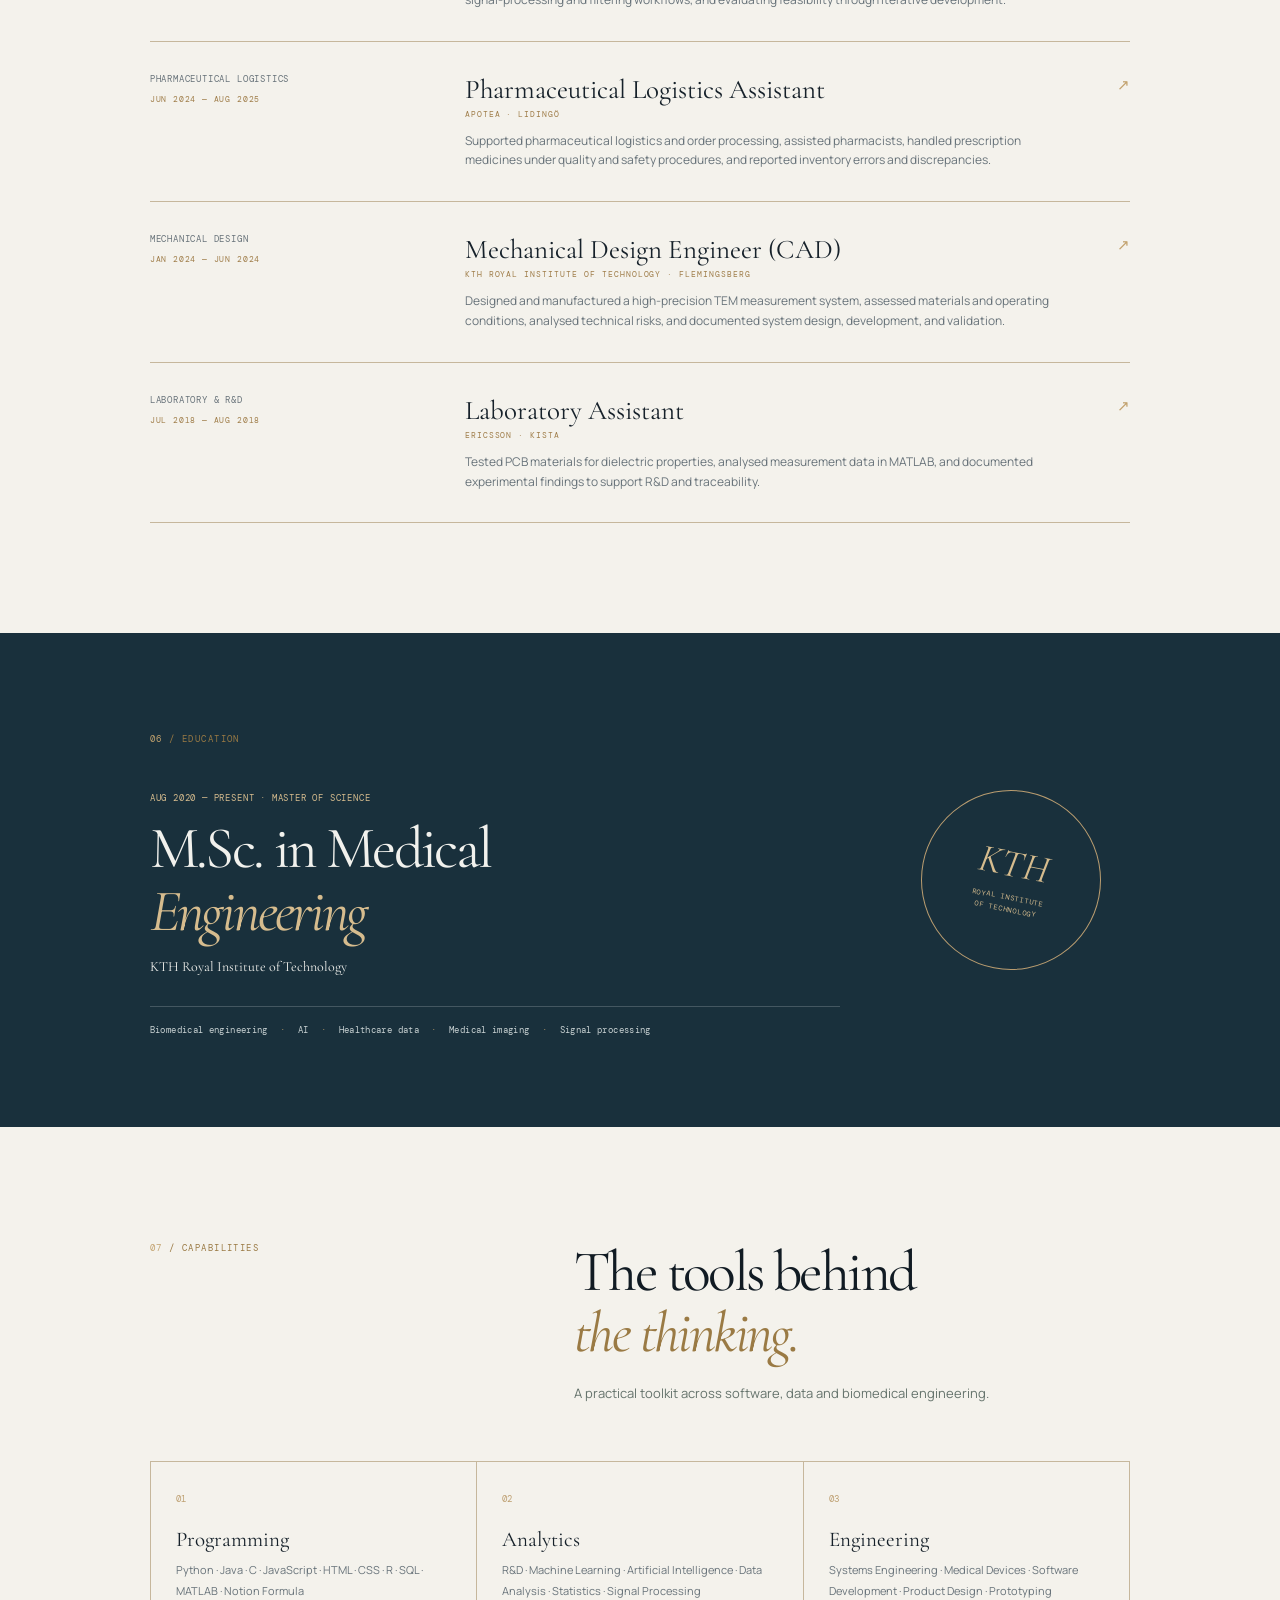
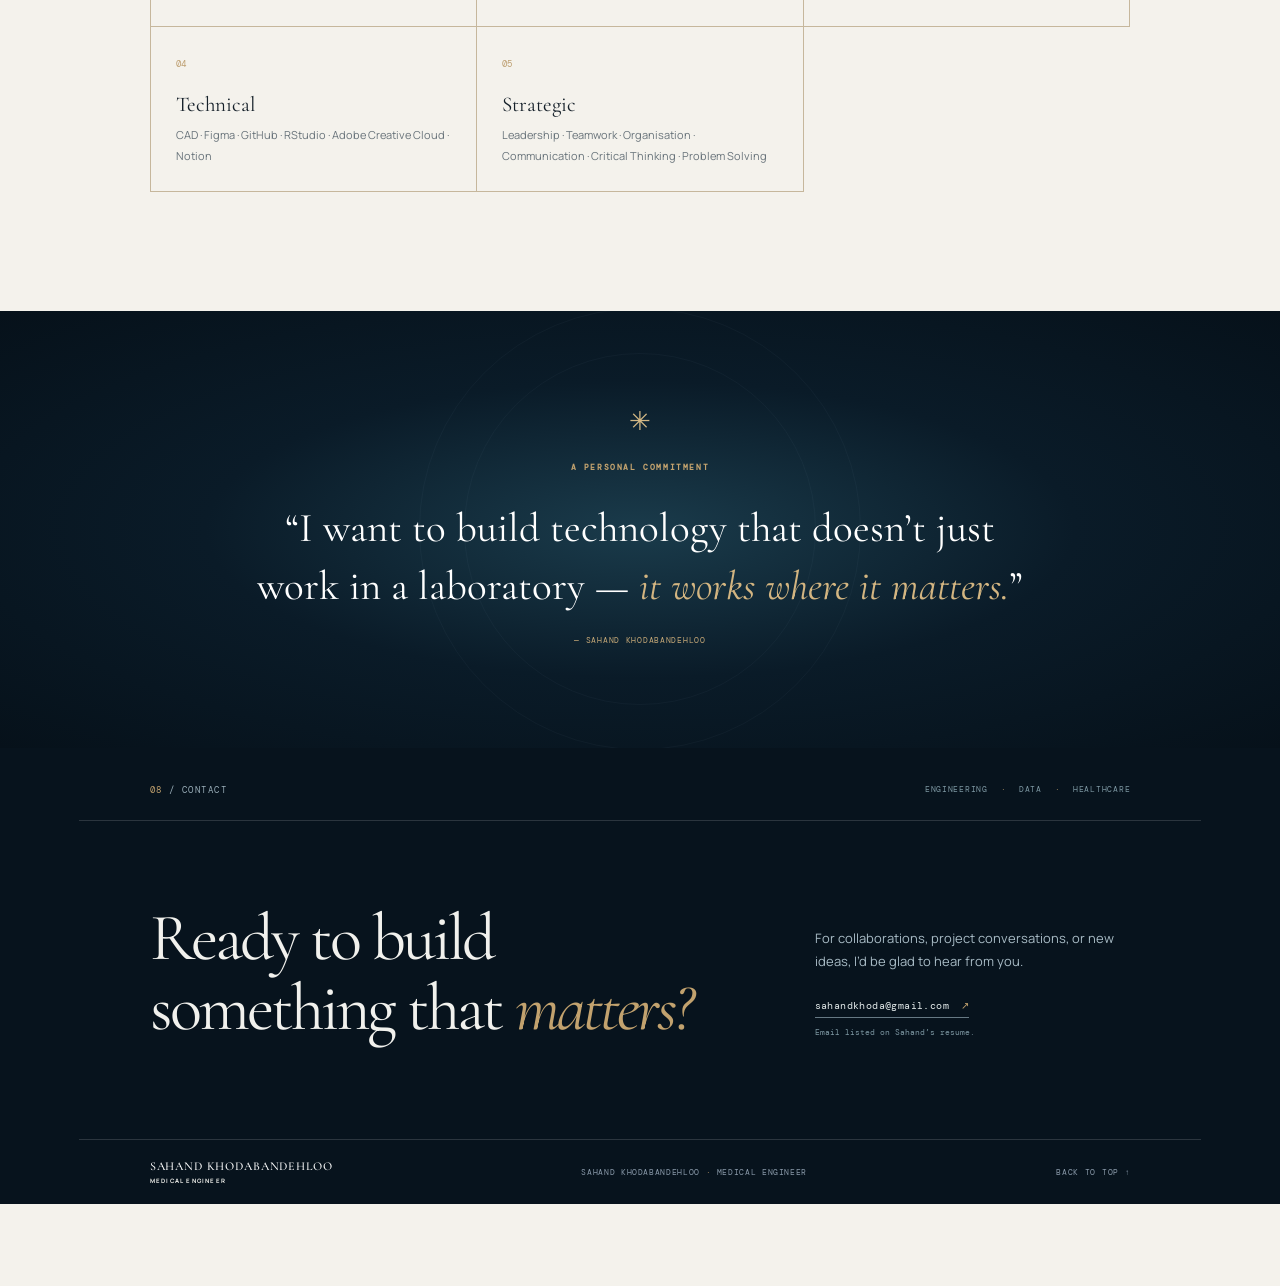
==== commit 40d555fd: "Removed right-side text from Home page" ====
--- a/sahand-portfolio/index.html
+++ b/sahand-portfolio/index.html
@@ -41,7 +41,6 @@
       </div>
       <span class="hero-perspective">A DIFFERENT PERSPECTIVE ON HEALTHCARE</span>
       <a class="scroll-cue" href="#about">SCROLL TO EXPLORE <span class="scroll-line"></span><b aria-hidden="true">↓</b></a>
-      <span class="hero-side-label">PRECISION / PURPOSE / IMPACT</span>
     </section>
 
     <section class="section about" id="about">
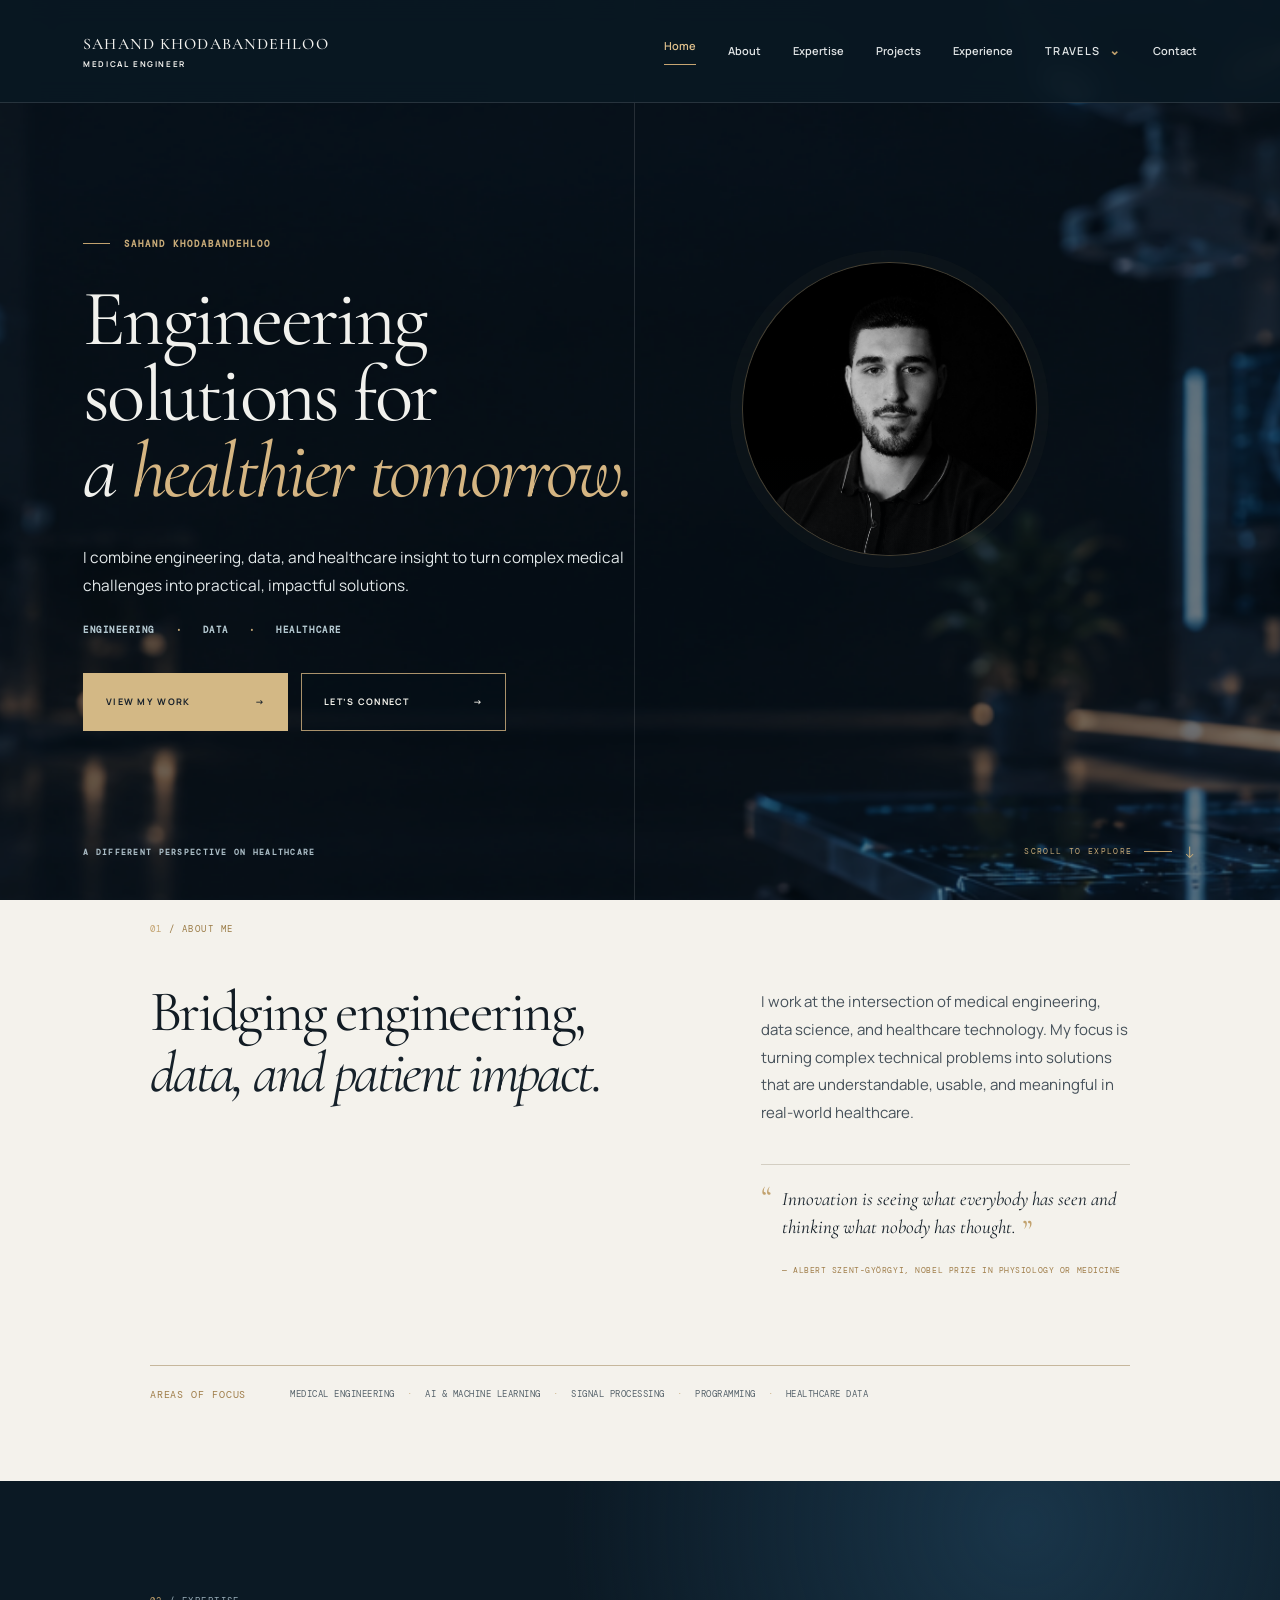
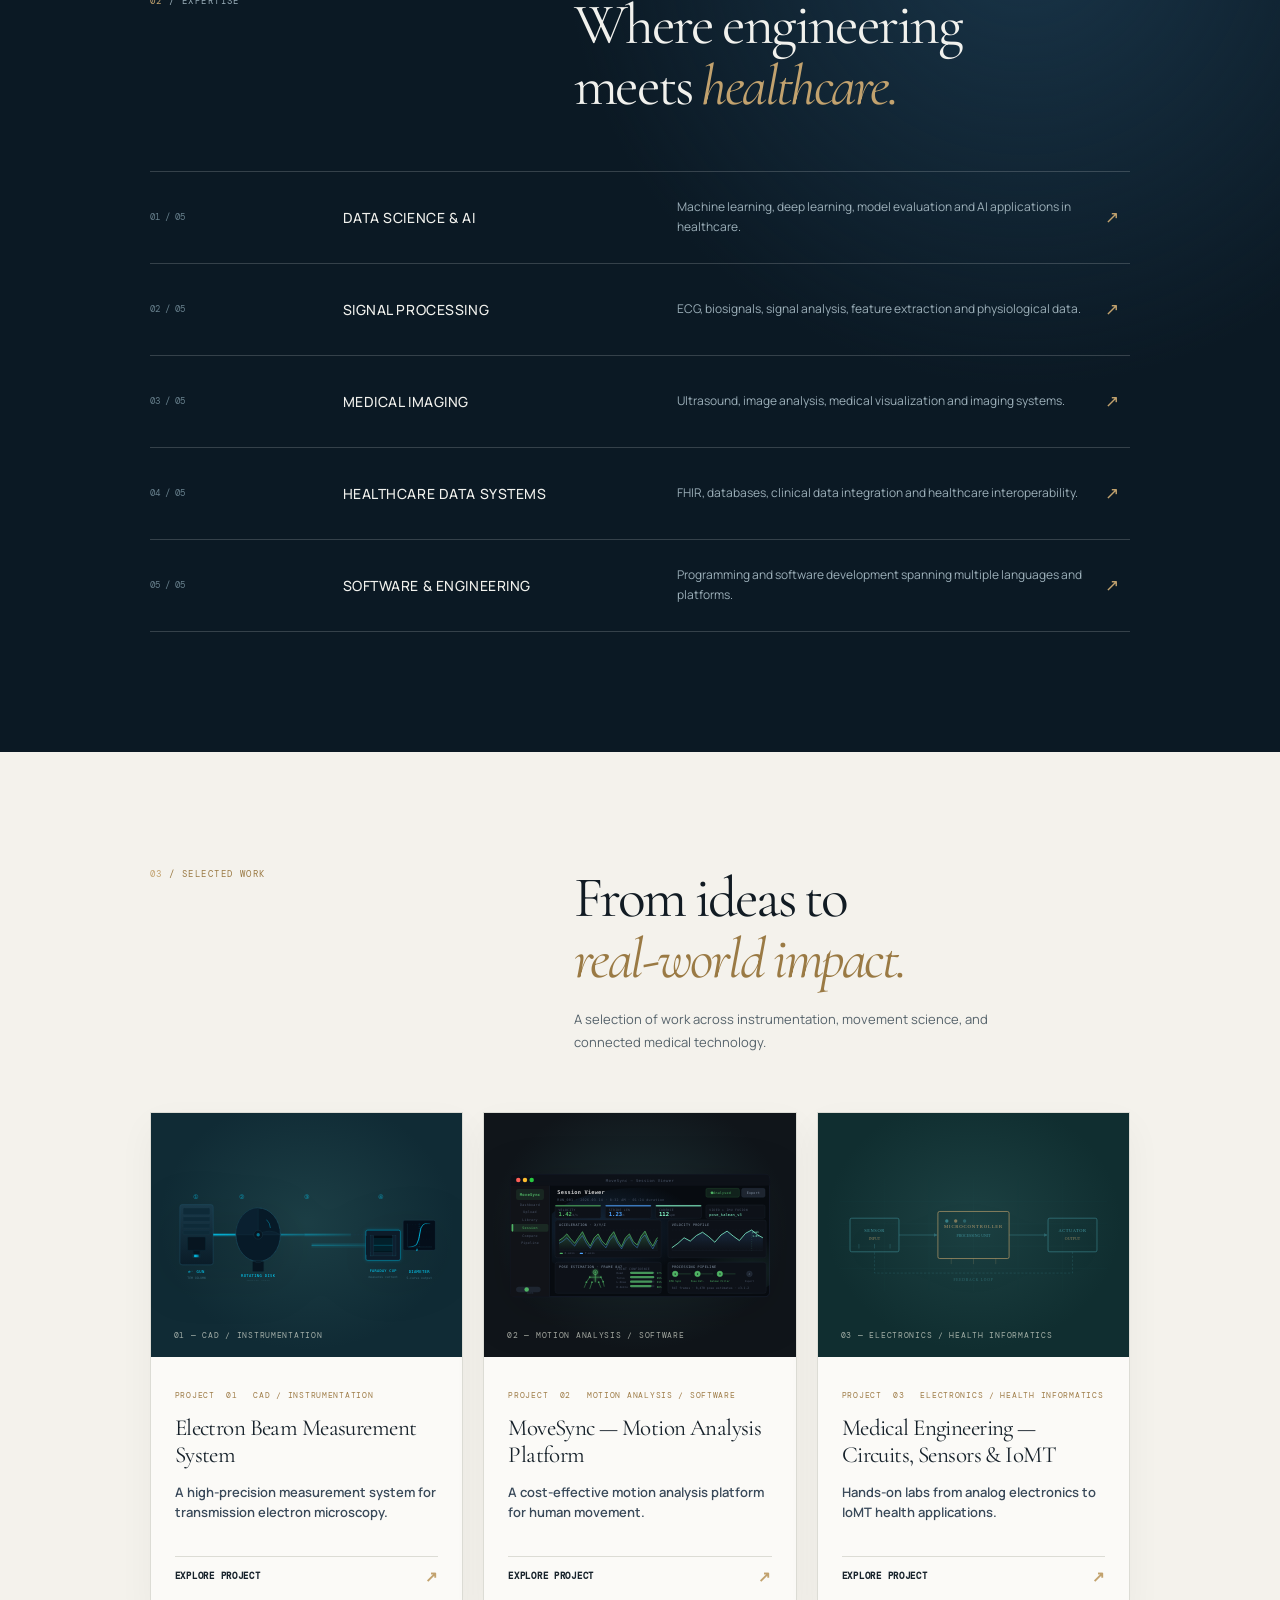
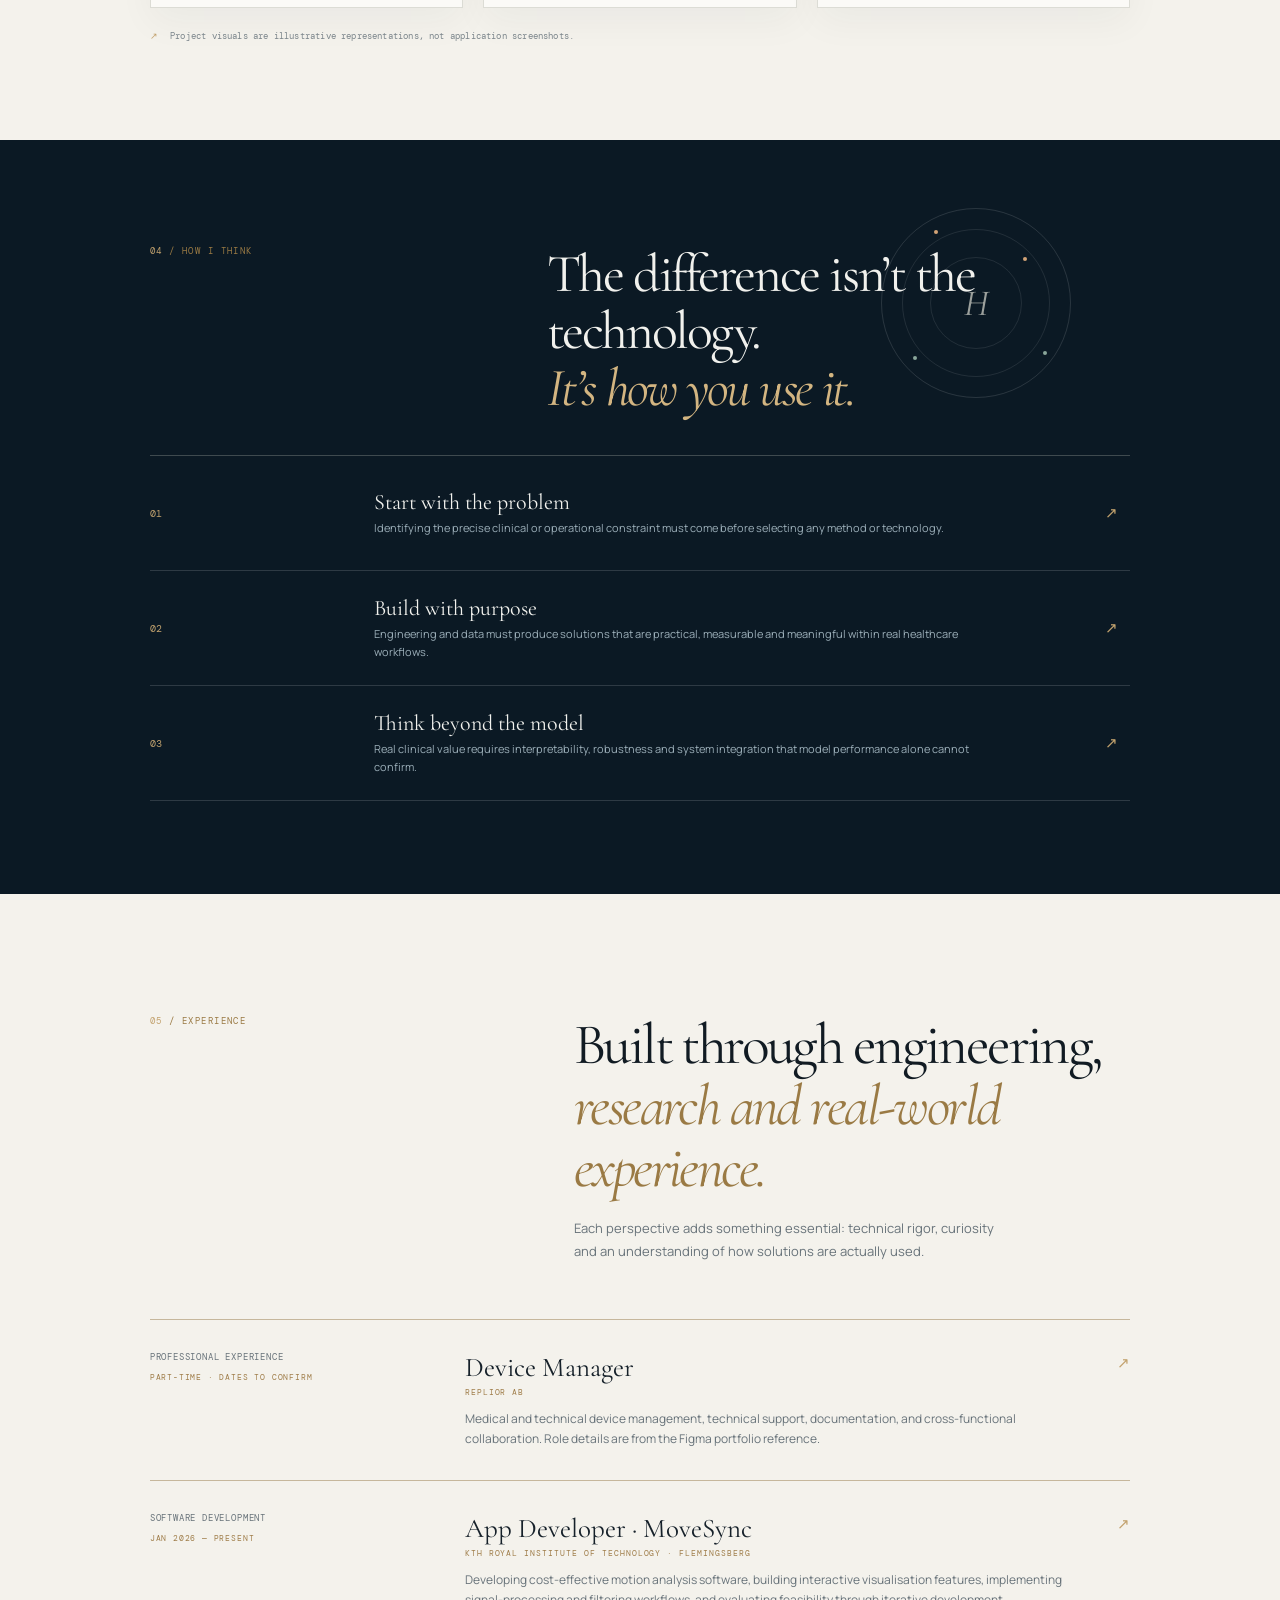
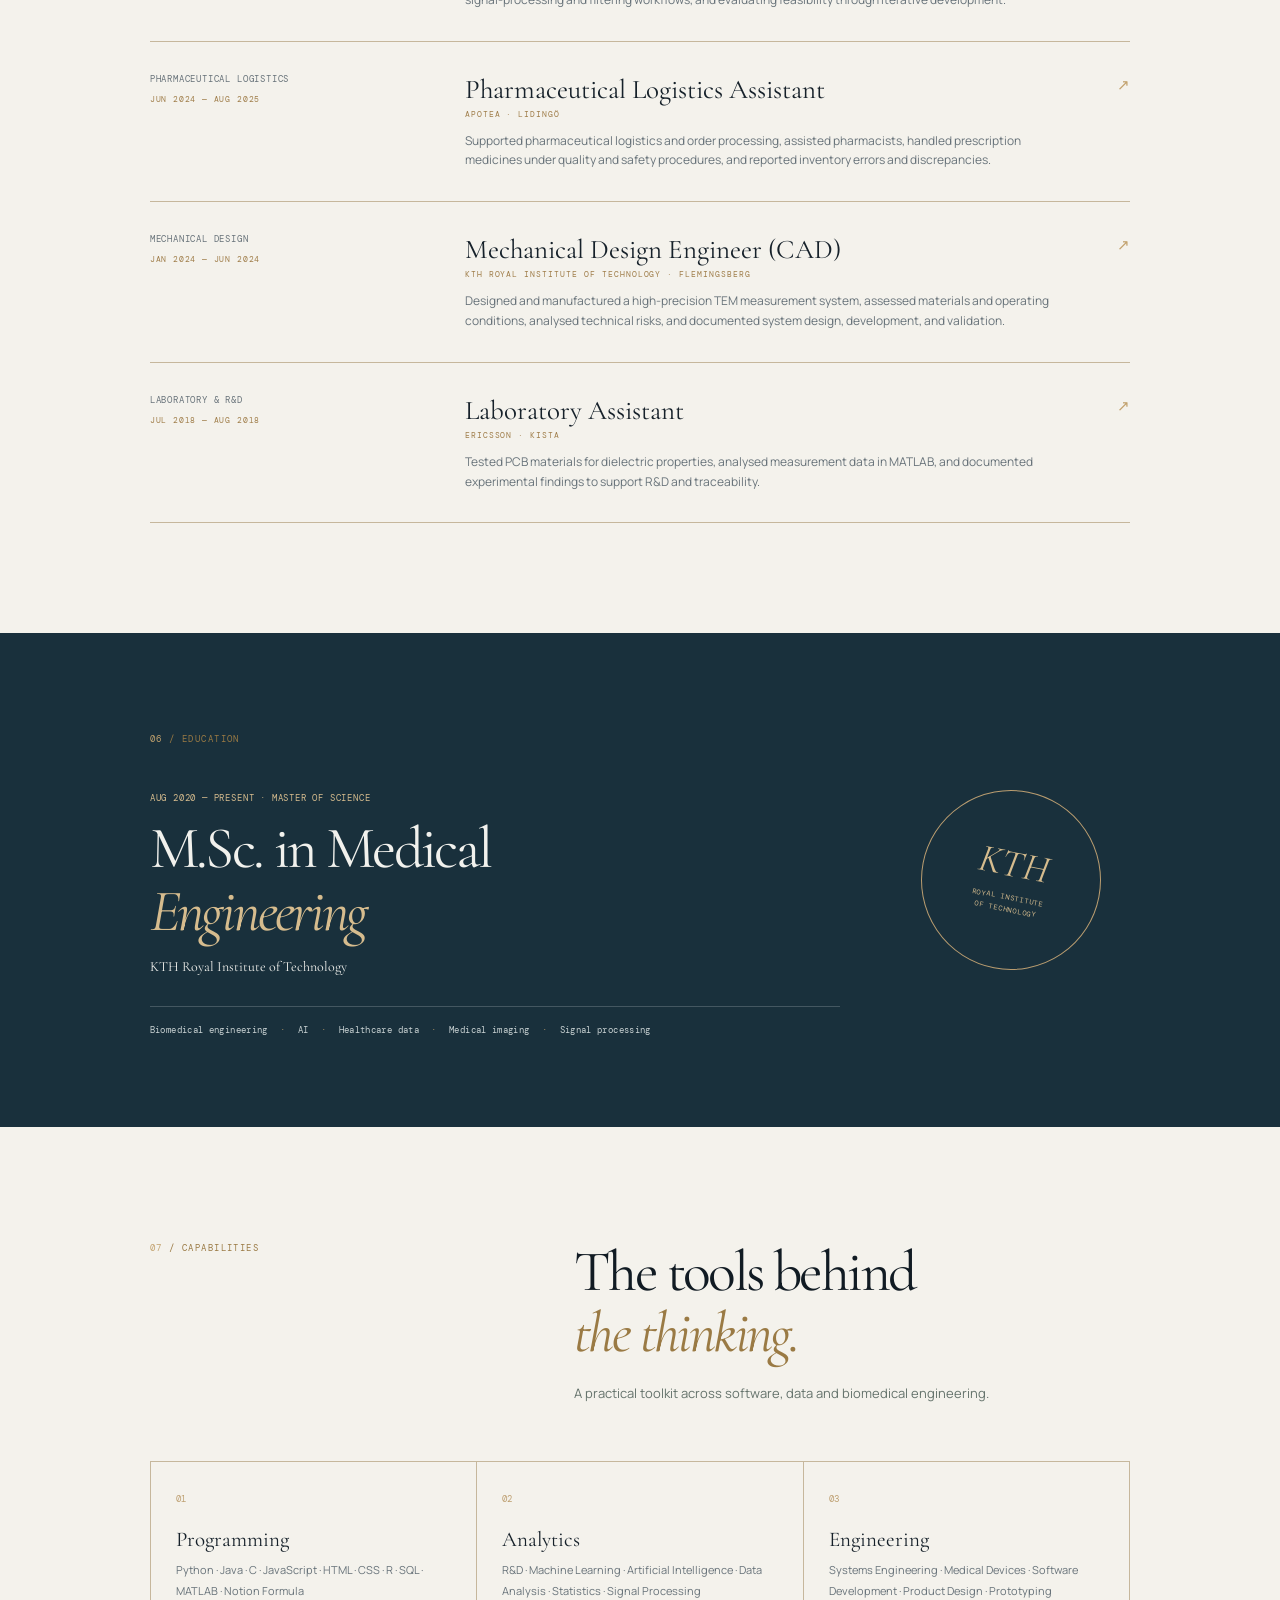
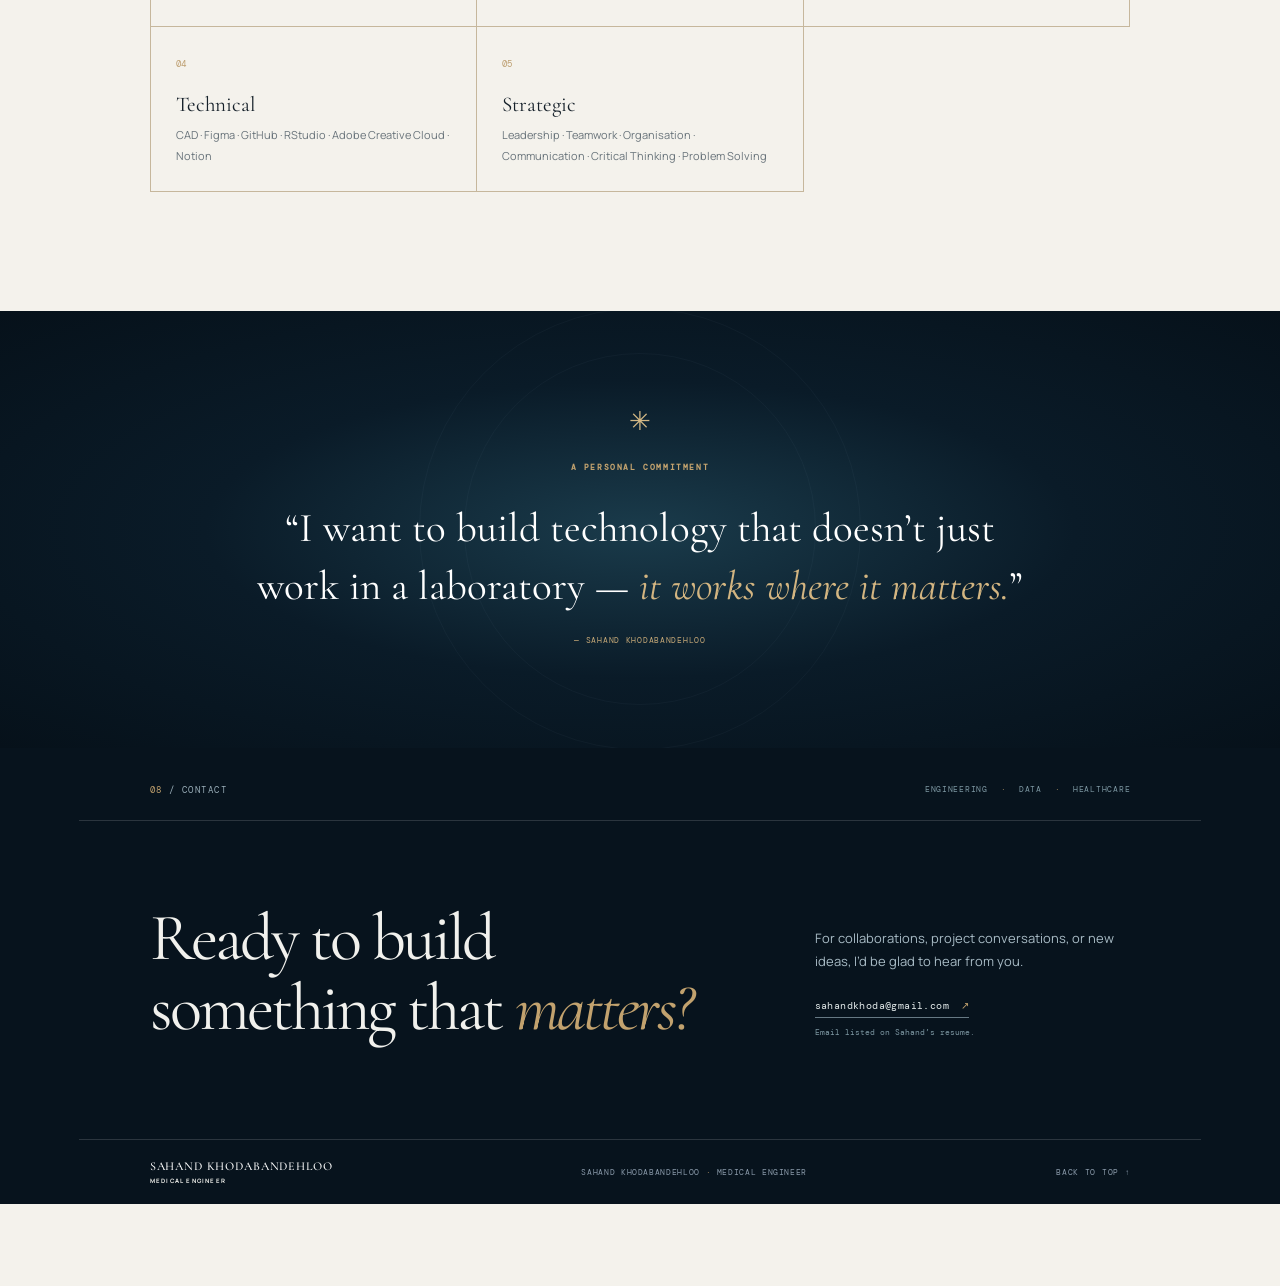
==== commit ff0879f3: "About me quote fix" ====
--- a/sahand-portfolio/index.html
+++ b/sahand-portfolio/index.html
@@ -47,7 +47,7 @@
       <div class="section-marker"><span>01</span> / ABOUT ME</div>
       <div class="about-grid">
         <h2>Bridging engineering,<br /><em>data, and patient impact.</em></h2>
-        <div class="about-copy"><p>I work at the intersection of medical engineering, data science, and healthcare technology. My focus is turning complex technical problems into solutions that are understandable, usable, and meaningful in real-world healthcare.</p><div class="quote"><span class="quote-mark">“</span><p>Innovation is seeing what everybody has seen and thinking what nobody has thought.</p><small>— ALBERT SZENT-GYÖRGYI, NOBEL PRIZE IN PHYSIOLOGY OR MEDICINE</small></div></div>
+        <div class="about-copy"><p>I work at the intersection of medical engineering, data science, and healthcare technology. My focus is turning complex technical problems into solutions that are understandable, usable, and meaningful in real-world healthcare.</p><div class="quote"><span class="quote-mark">“</span><p>Innovation is seeing what everybody has seen and thinking what nobody has thought.<span class="quote-mark quote-end">”</span></p><small>— ALBERT SZENT-GYÖRGYI, NOBEL PRIZE IN PHYSIOLOGY OR MEDICINE</small></div></div>
       </div>
       <div class="focus-strip"><span>AREAS OF FOCUS</span><div>MEDICAL ENGINEERING <i>·</i> AI &amp; MACHINE LEARNING <i>·</i> SIGNAL PROCESSING <i>·</i> PROGRAMMING <i>·</i> HEALTHCARE DATA</div></div>
     </section>
--- a/sahand-portfolio/theme-overrides.css
+++ b/sahand-portfolio/theme-overrides.css
@@ -1,2 +1,3 @@
 .nav .nav-home{color:#e1e5e6}.nav .nav-home:after{display:none}.nav a[aria-current=location]{color:#dec08c}.nav a[aria-current=location]:after{content:"";display:block;height:1px;background:#c7a572;margin-top:9px}.footer-mark .brand-name{font-size:12px}.footer-mark .brand-subtitle{font-size:6px}
 @media(max-width:650px){.nav a[aria-current=location]:after{display:none}}
+.quote .quote-mark.quote-end{position:static;display:inline-block;line-height:0;vertical-align:-.23em;padding-left:6px}
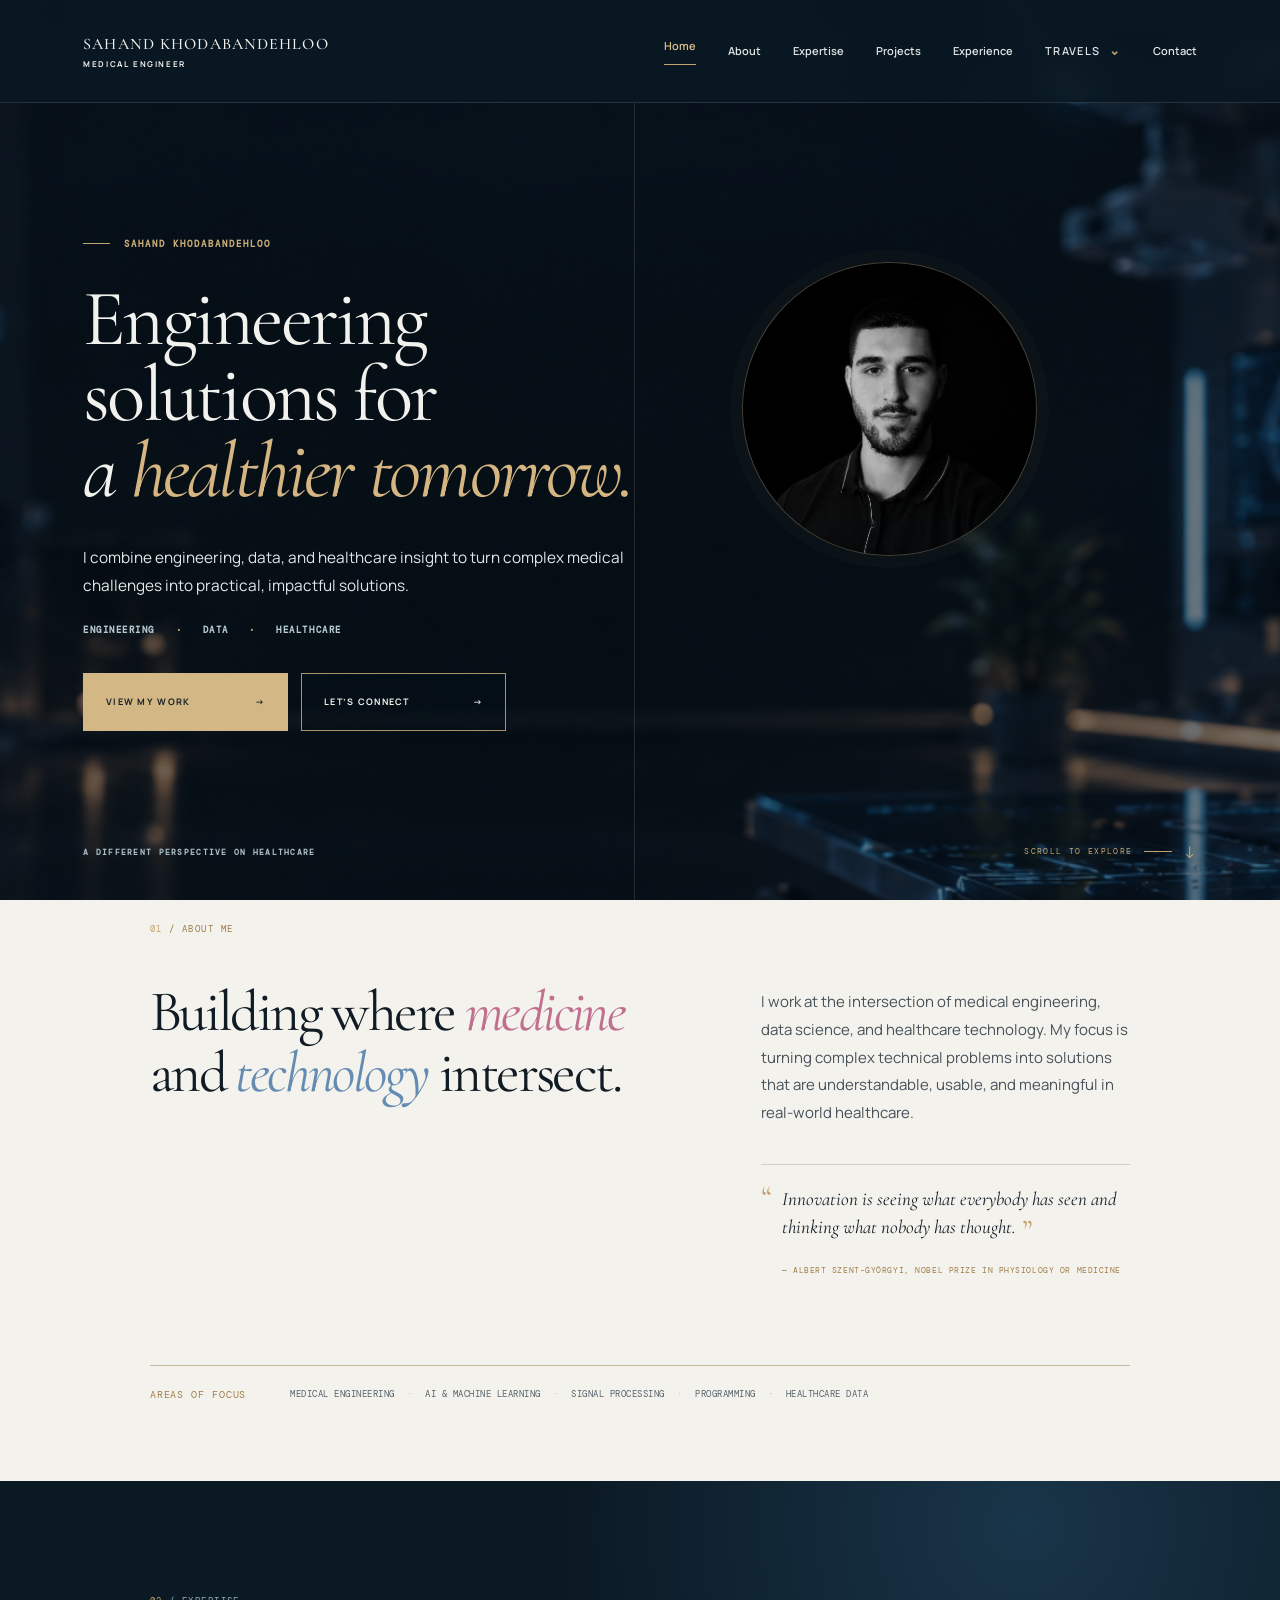
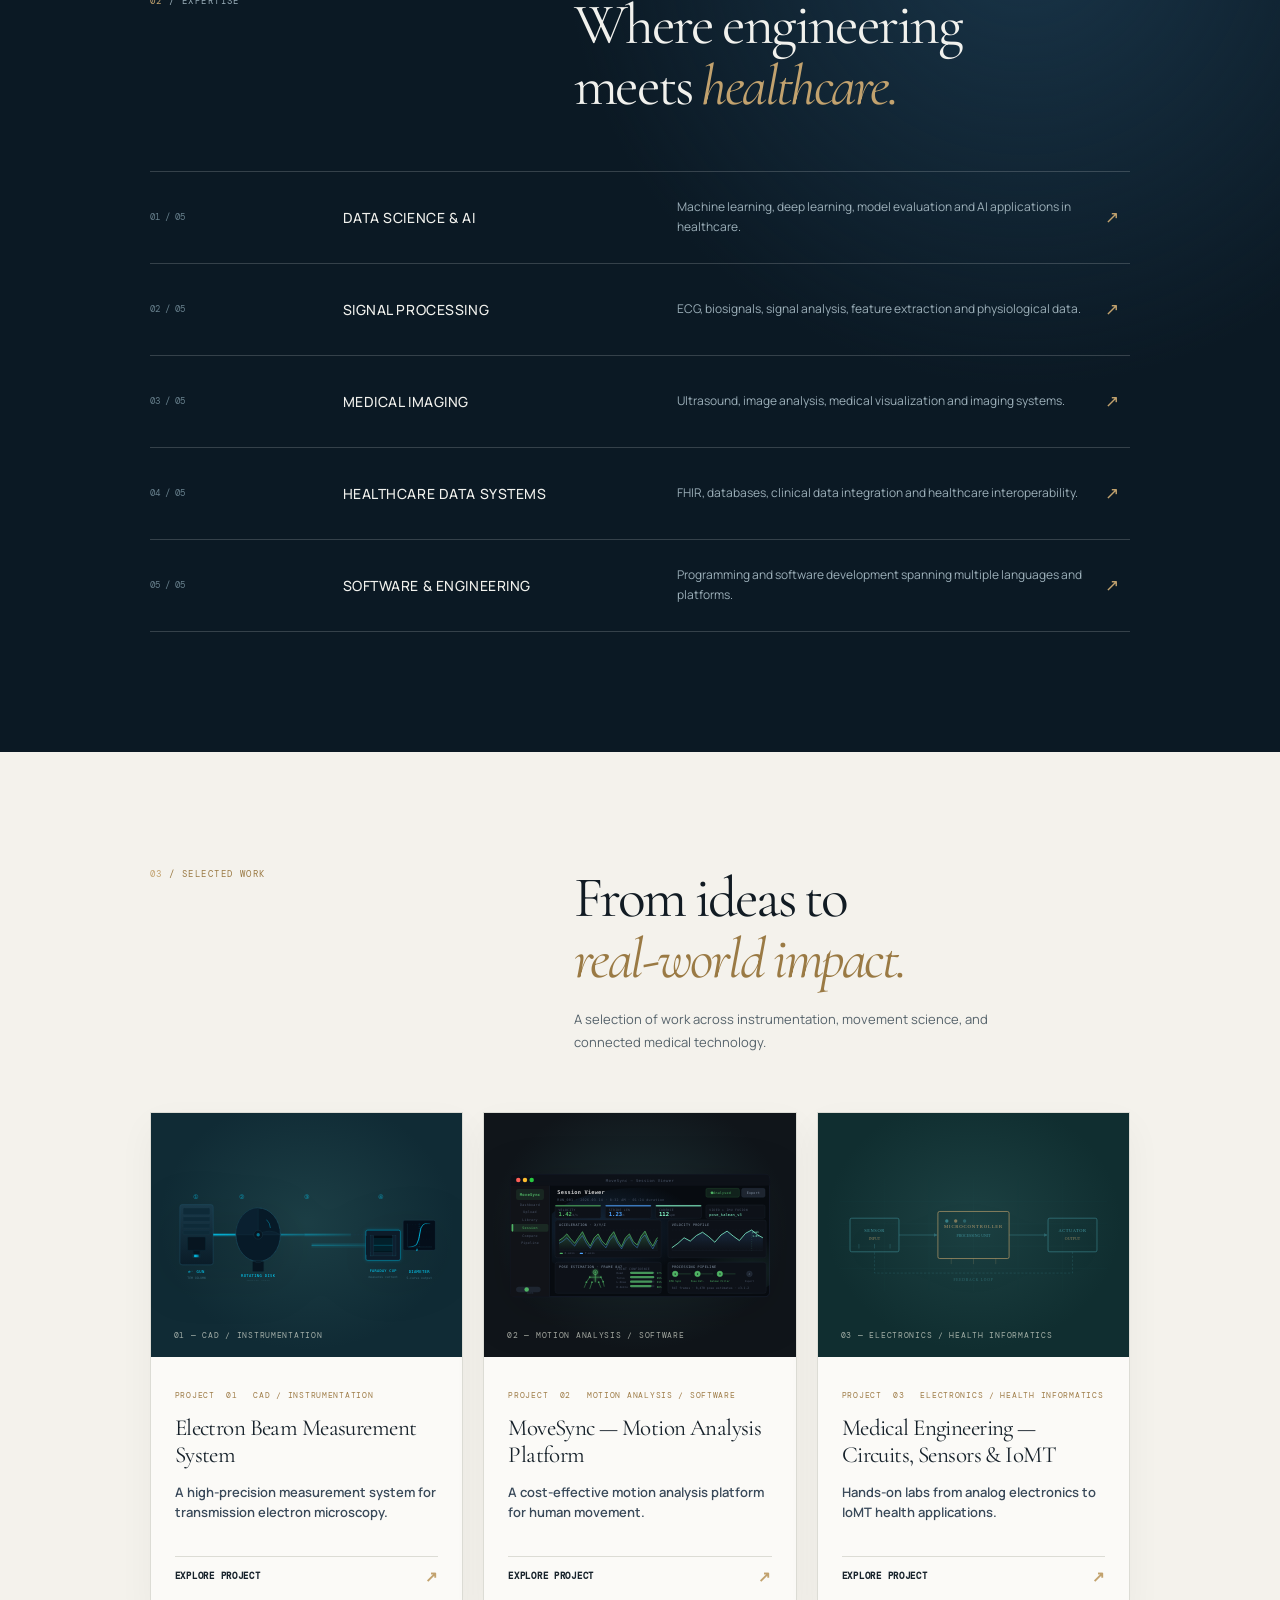
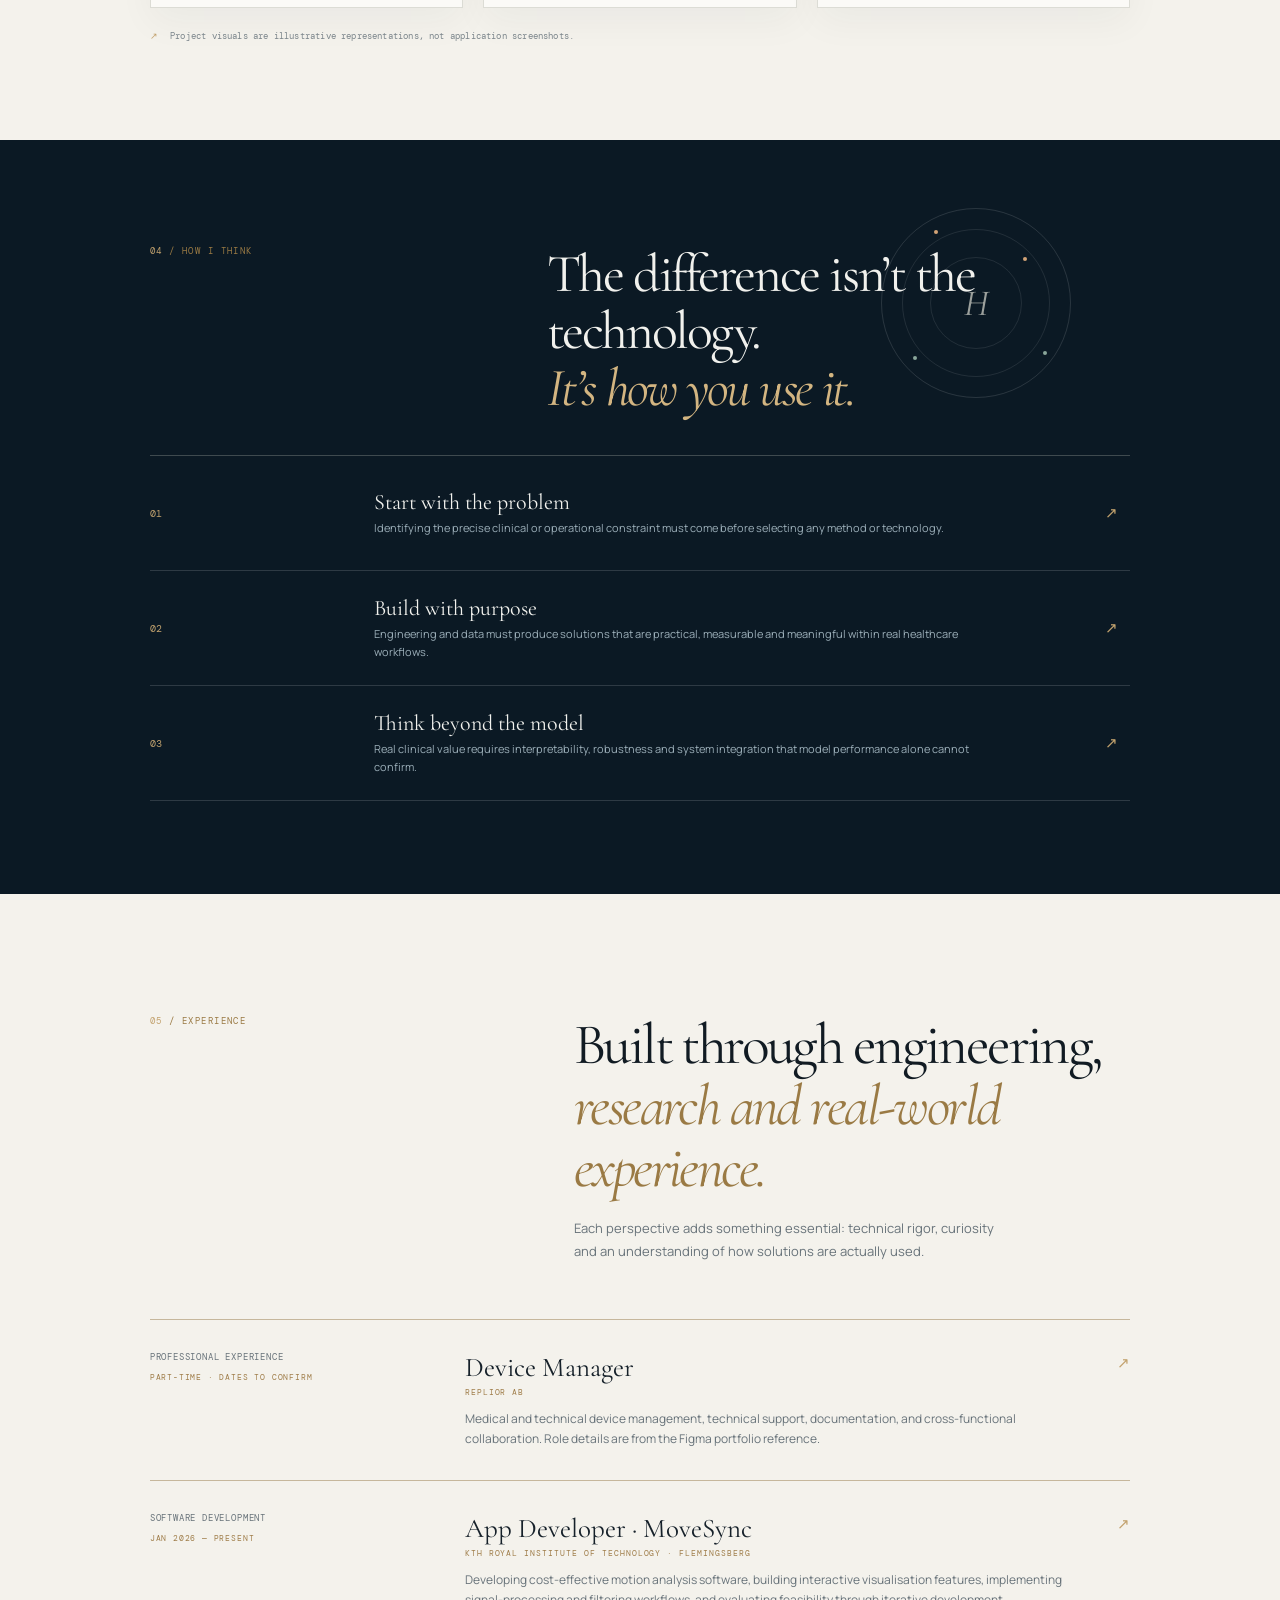
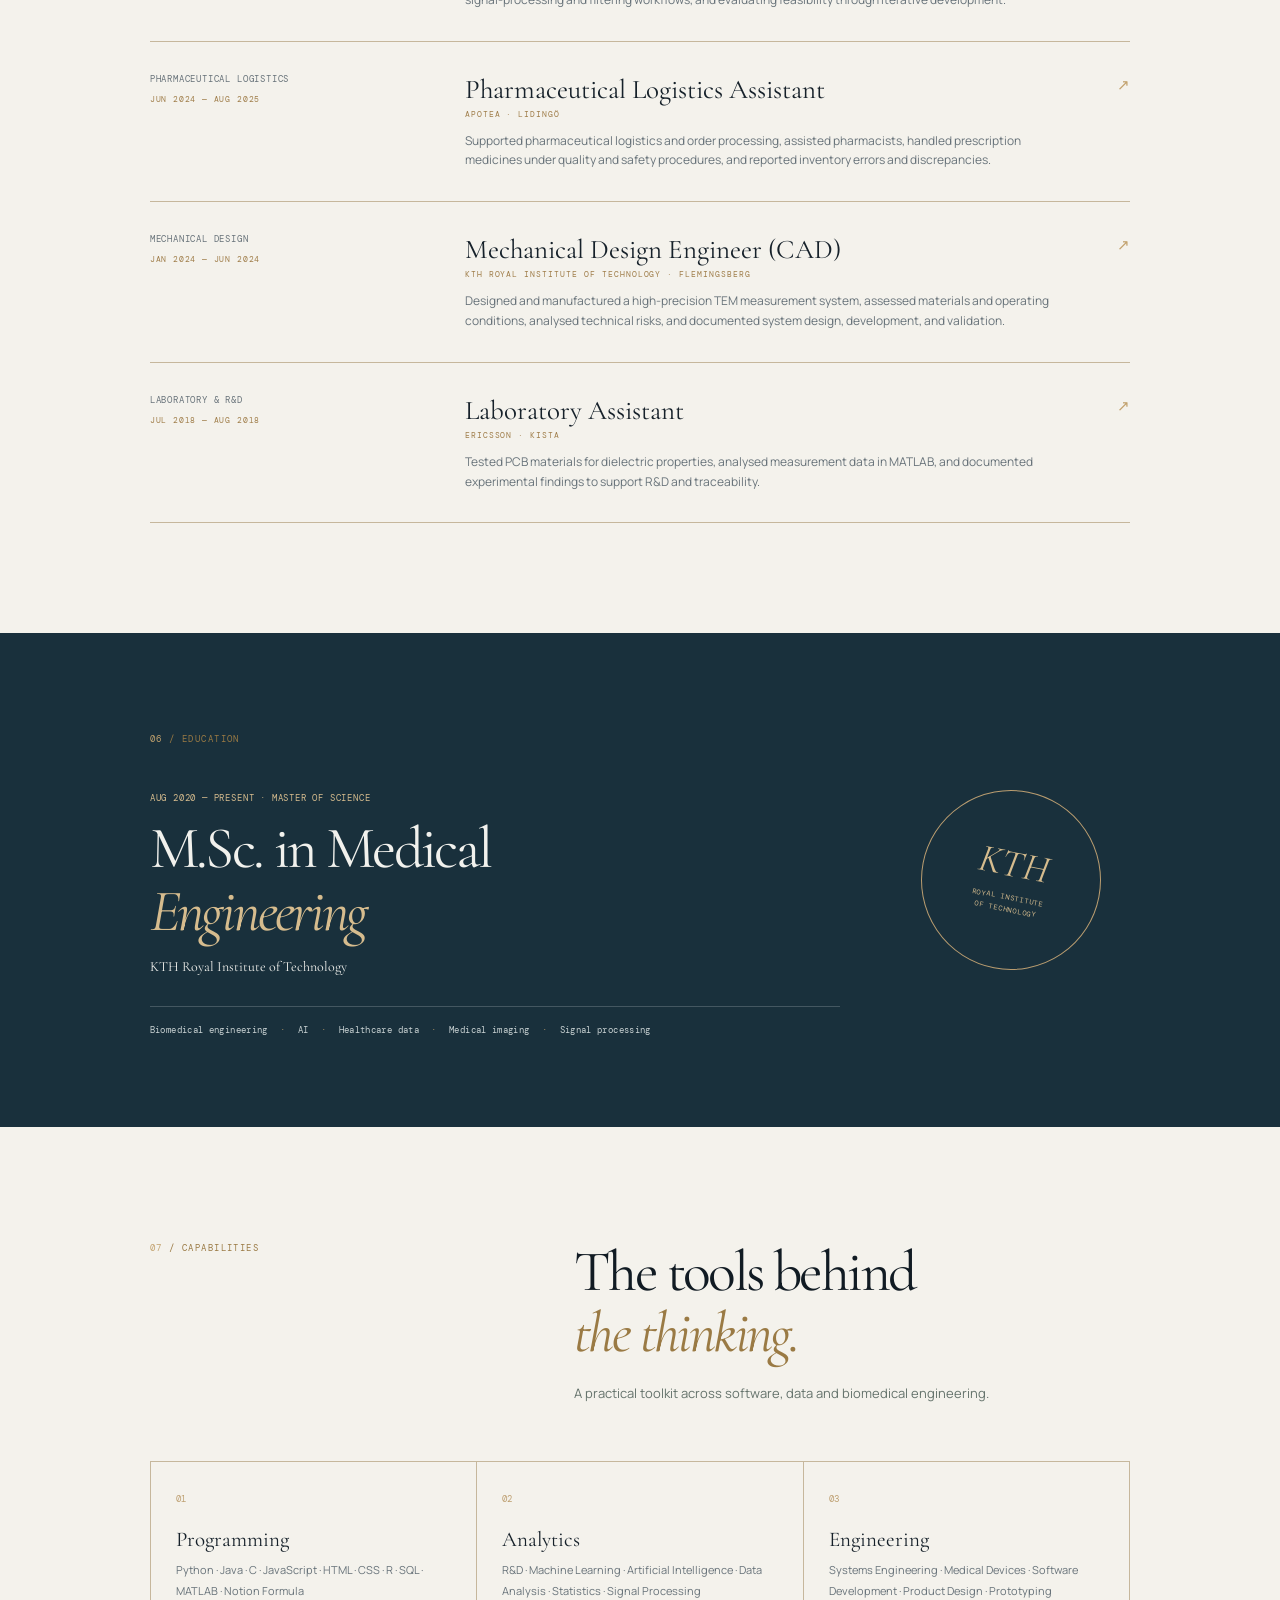
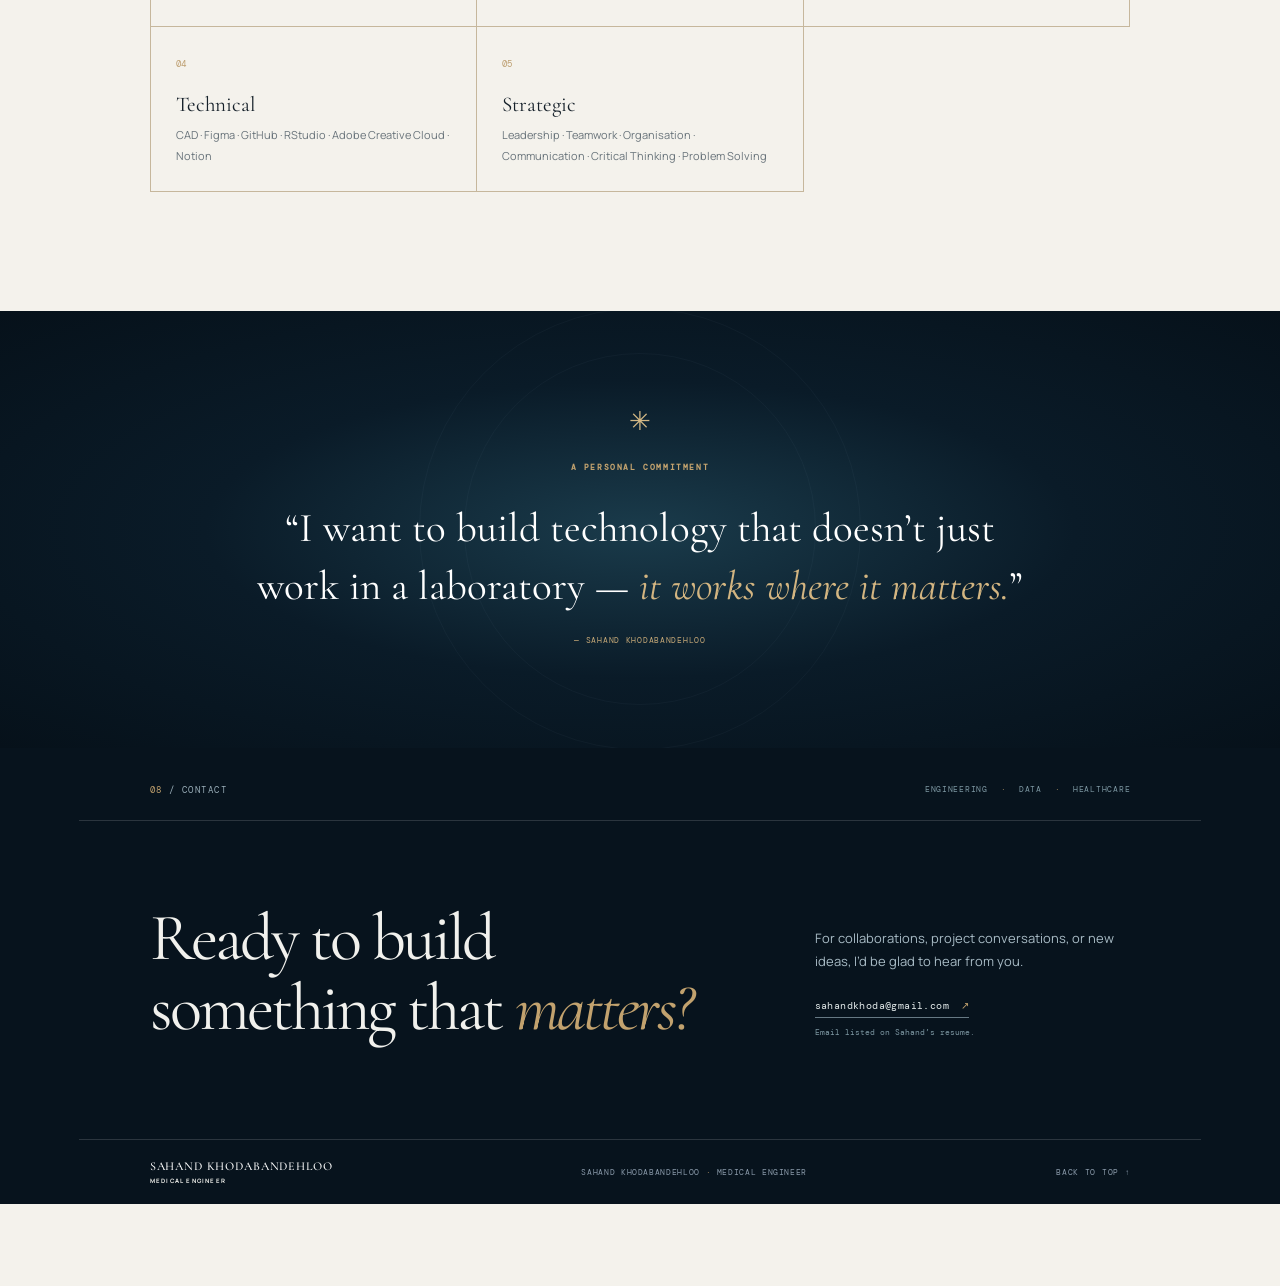
==== commit 21f6b1af: "About me update" ====
--- a/sahand-portfolio/index.html
+++ b/sahand-portfolio/index.html
@@ -46,7 +46,7 @@
     <section class="section about" id="about">
       <div class="section-marker"><span>01</span> / ABOUT ME</div>
       <div class="about-grid">
-        <h2>Bridging engineering,<br /><em>data, and patient impact.</em></h2>
+        <h2>Building where <span class="about-medicine">medicine</span><br />and <span class="about-technology">technology</span> intersect.</h2>
         <div class="about-copy"><p>I work at the intersection of medical engineering, data science, and healthcare technology. My focus is turning complex technical problems into solutions that are understandable, usable, and meaningful in real-world healthcare.</p><div class="quote"><span class="quote-mark">“</span><p>Innovation is seeing what everybody has seen and thinking what nobody has thought.<span class="quote-mark quote-end">”</span></p><small>— ALBERT SZENT-GYÖRGYI, NOBEL PRIZE IN PHYSIOLOGY OR MEDICINE</small></div></div>
       </div>
       <div class="focus-strip"><span>AREAS OF FOCUS</span><div>MEDICAL ENGINEERING <i>·</i> AI &amp; MACHINE LEARNING <i>·</i> SIGNAL PROCESSING <i>·</i> PROGRAMMING <i>·</i> HEALTHCARE DATA</div></div>
--- a/sahand-portfolio/theme-overrides.css
+++ b/sahand-portfolio/theme-overrides.css
@@ -1,3 +1,5 @@
 .nav .nav-home{color:#e1e5e6}.nav .nav-home:after{display:none}.nav a[aria-current=location]{color:#dec08c}.nav a[aria-current=location]:after{content:"";display:block;height:1px;background:#c7a572;margin-top:9px}.footer-mark .brand-name{font-size:12px}.footer-mark .brand-subtitle{font-size:6px}
 @media(max-width:650px){.nav a[aria-current=location]:after{display:none}}
 .quote .quote-mark.quote-end{position:static;display:inline-block;line-height:0;vertical-align:-.23em;padding-left:6px}
+.about h2 .about-medicine{color:#c16f8e;font-style:italic}
+.about h2 .about-technology{color:#648cb2;font-style:italic}
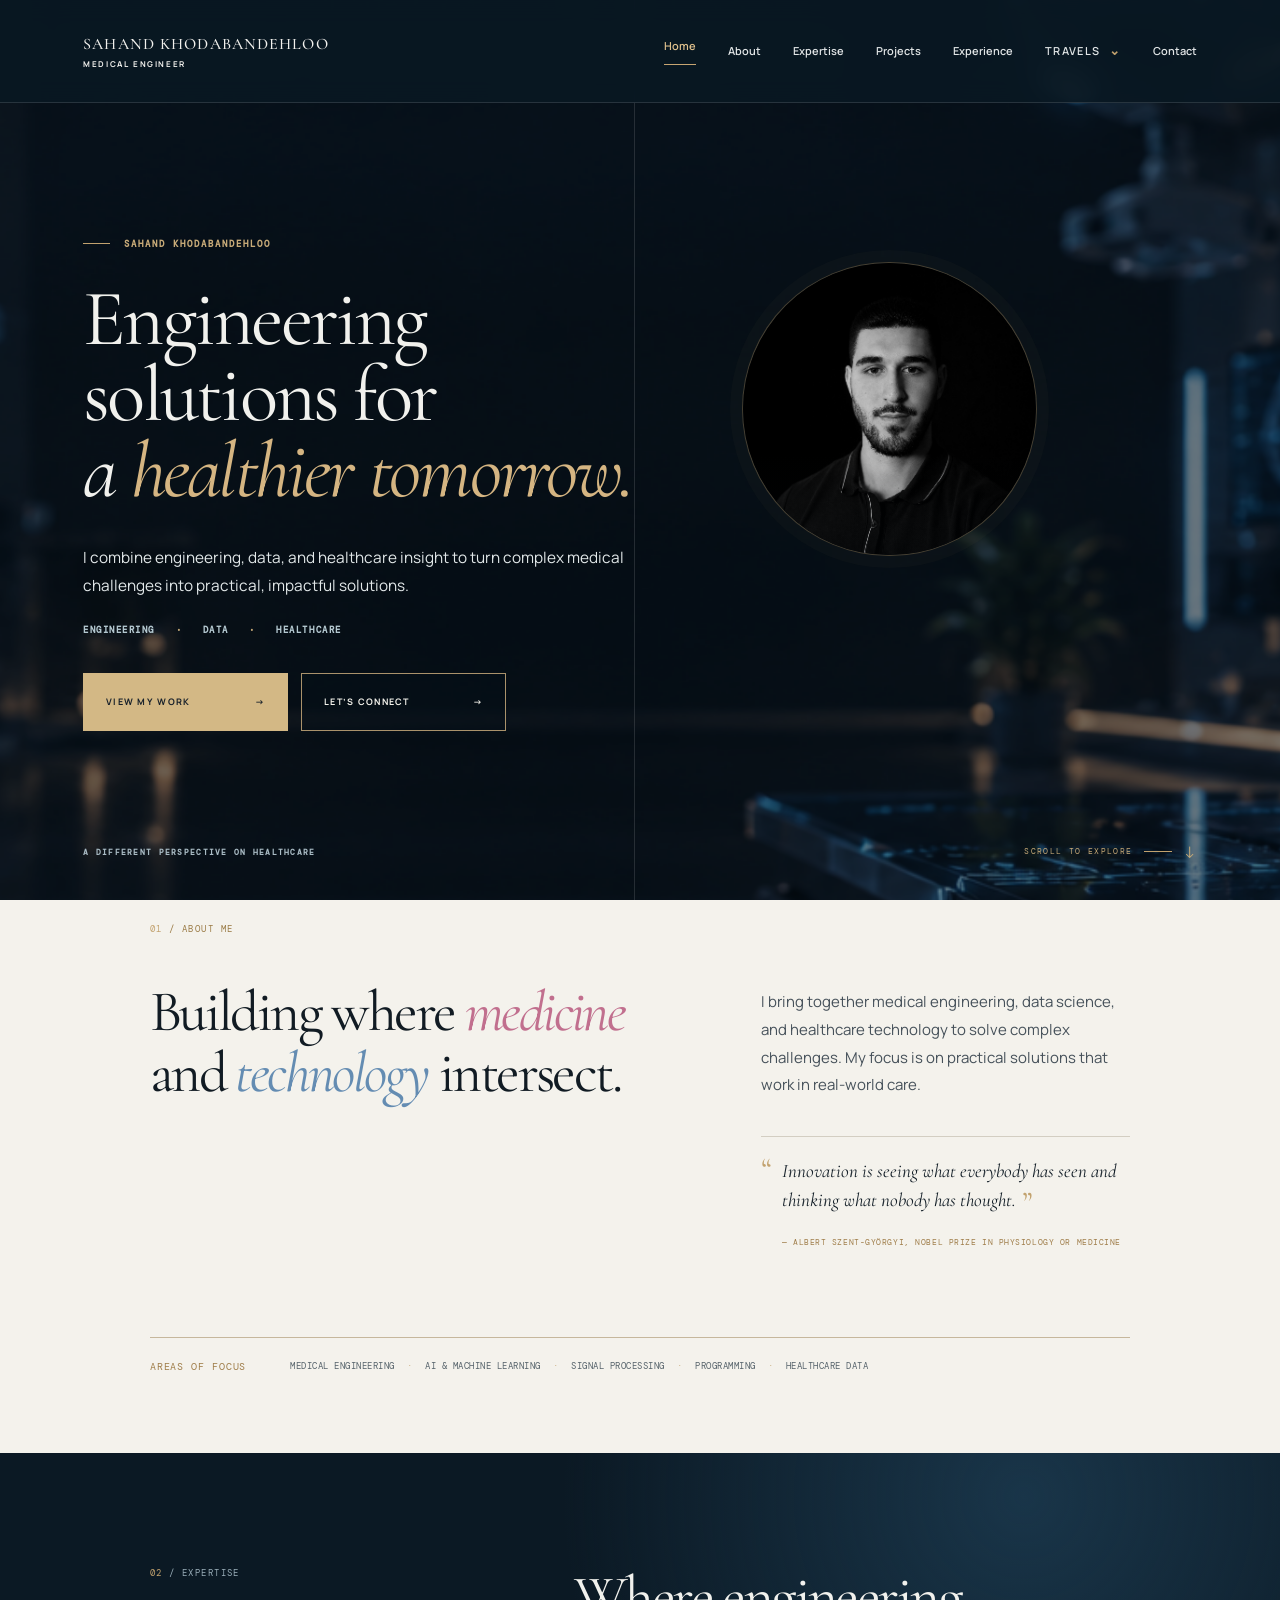
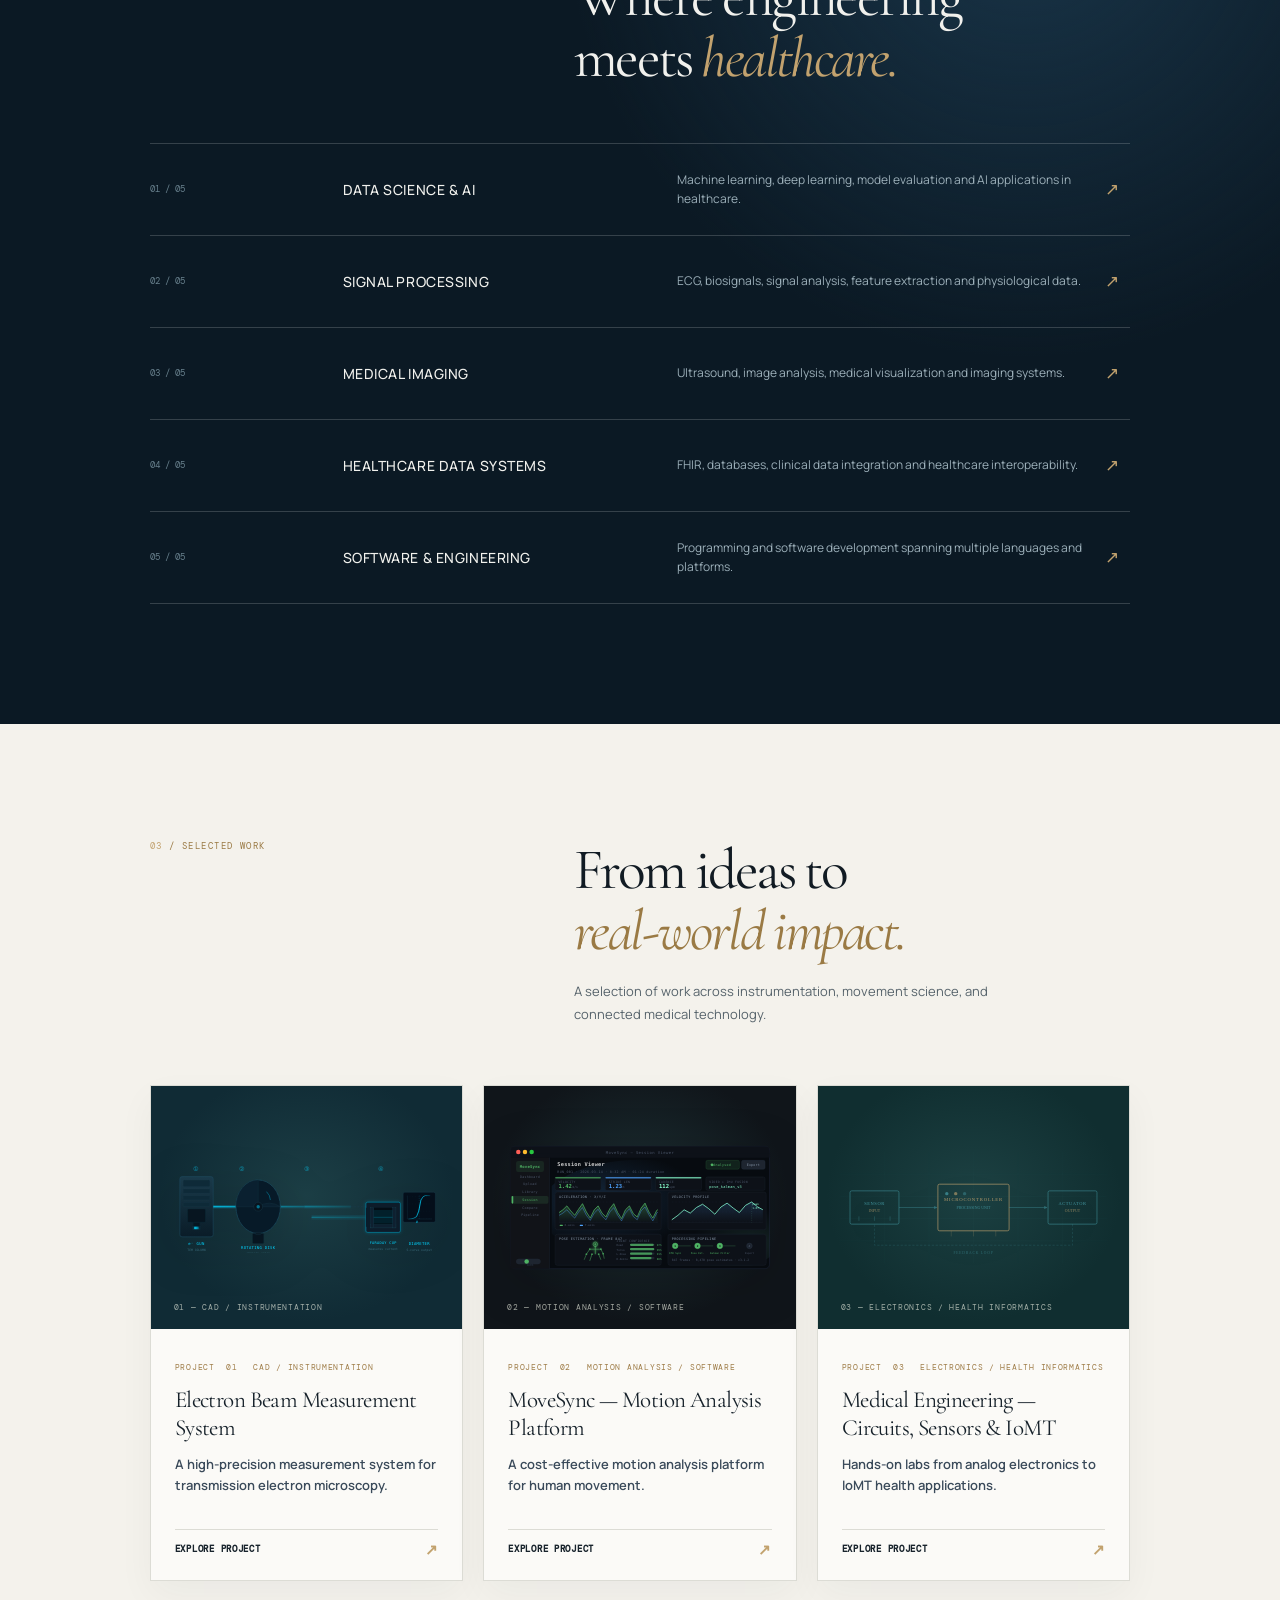
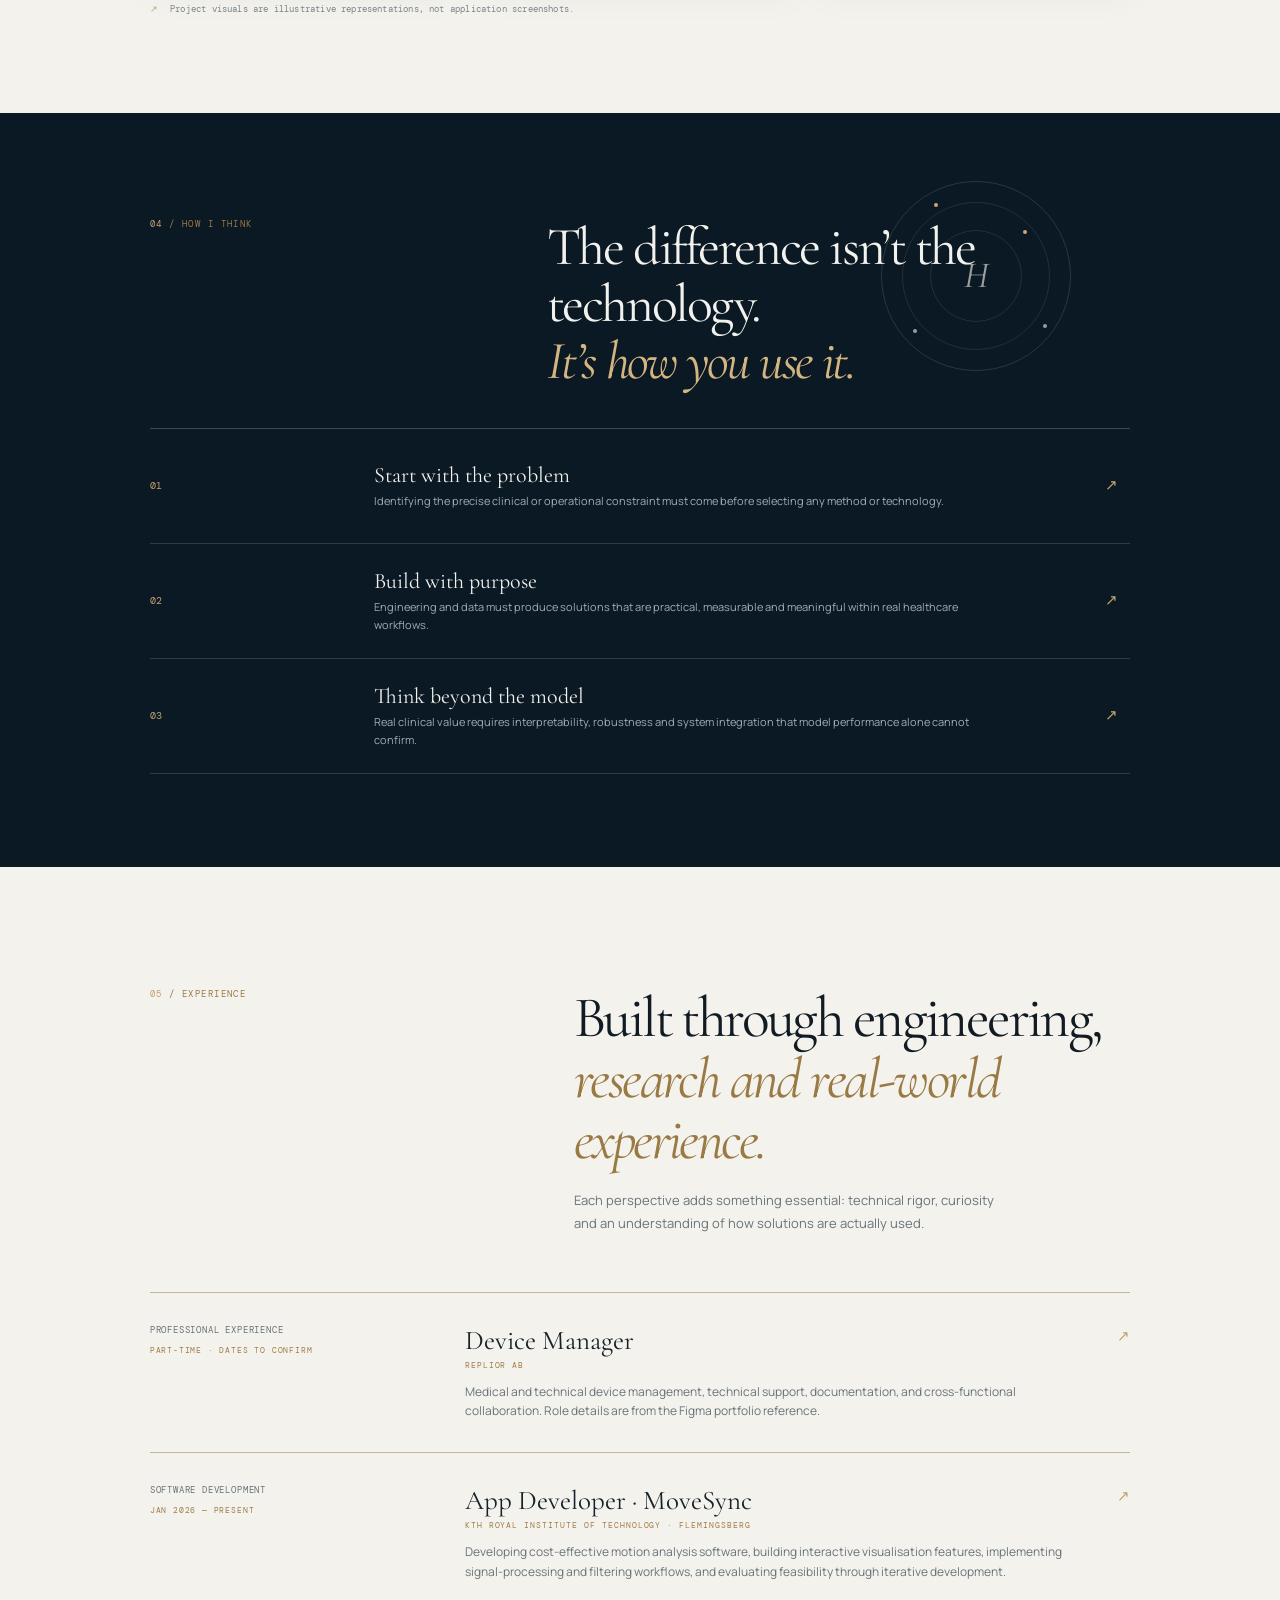
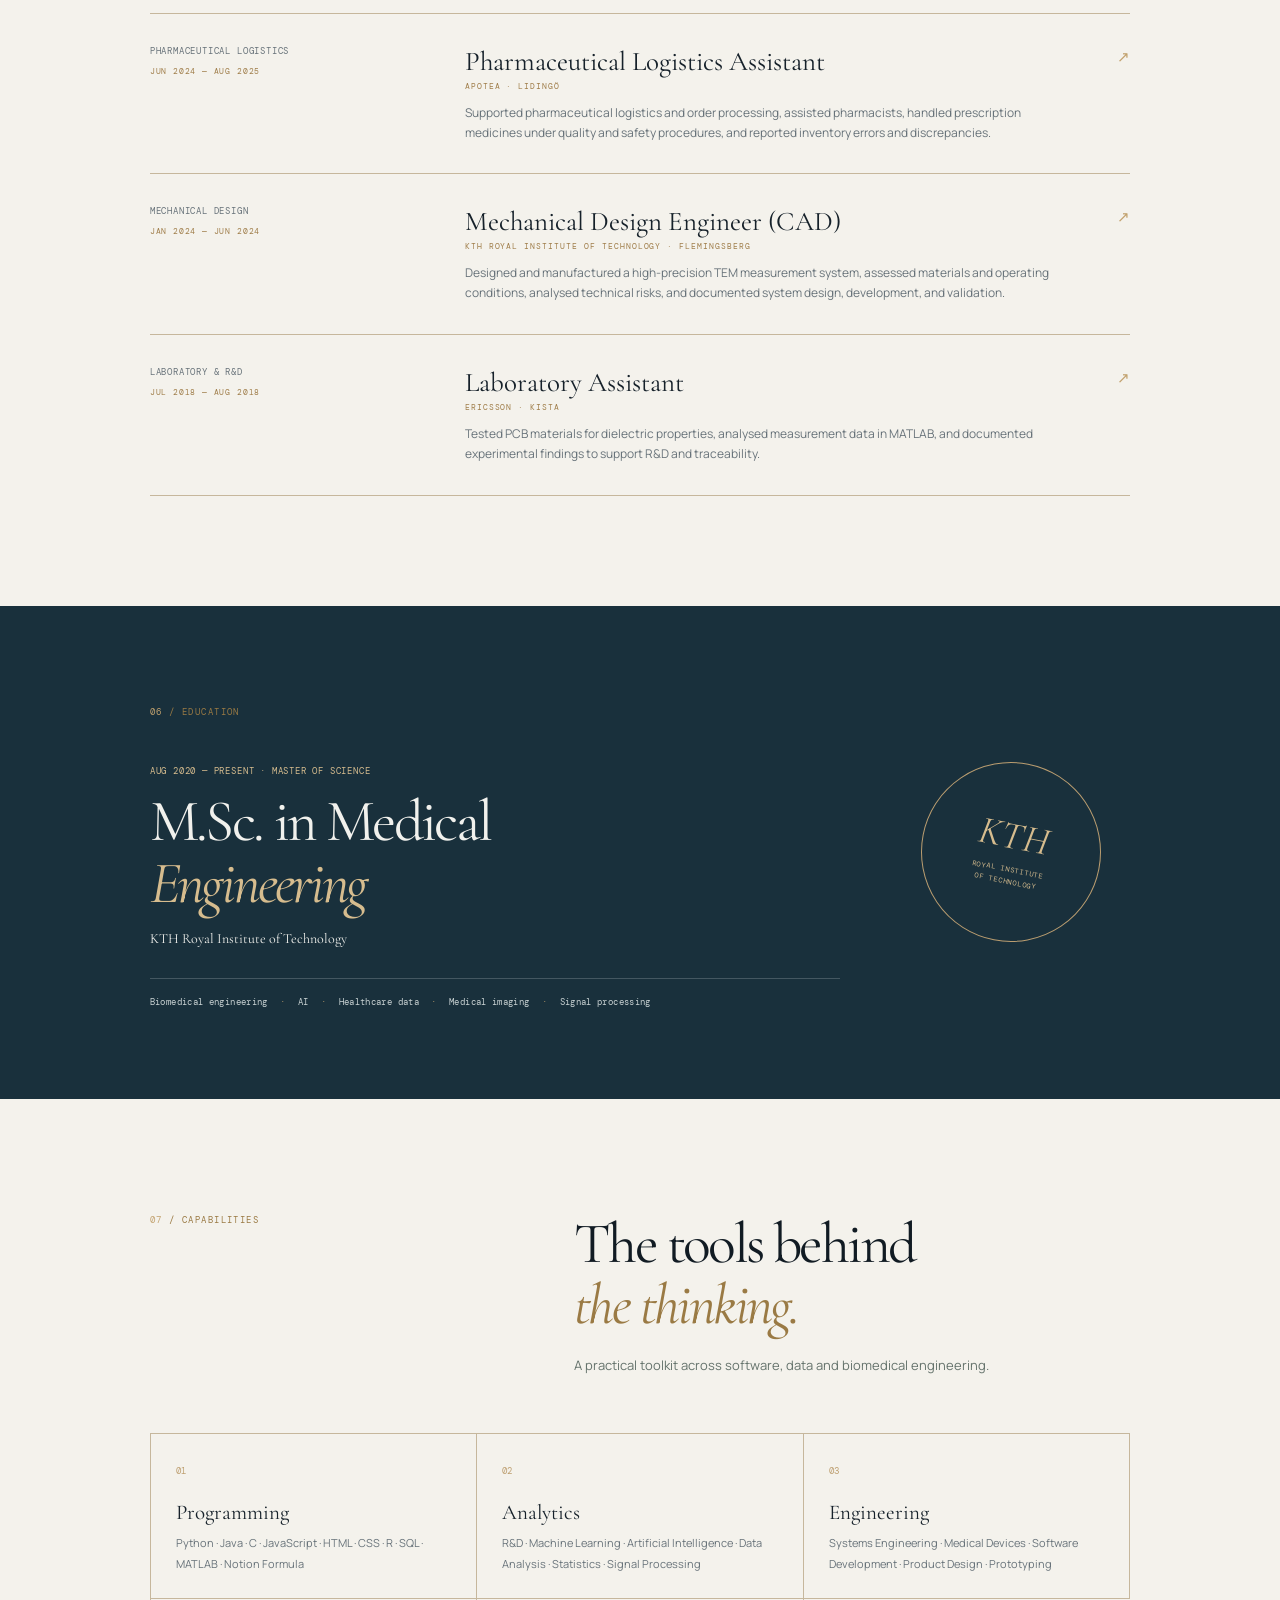
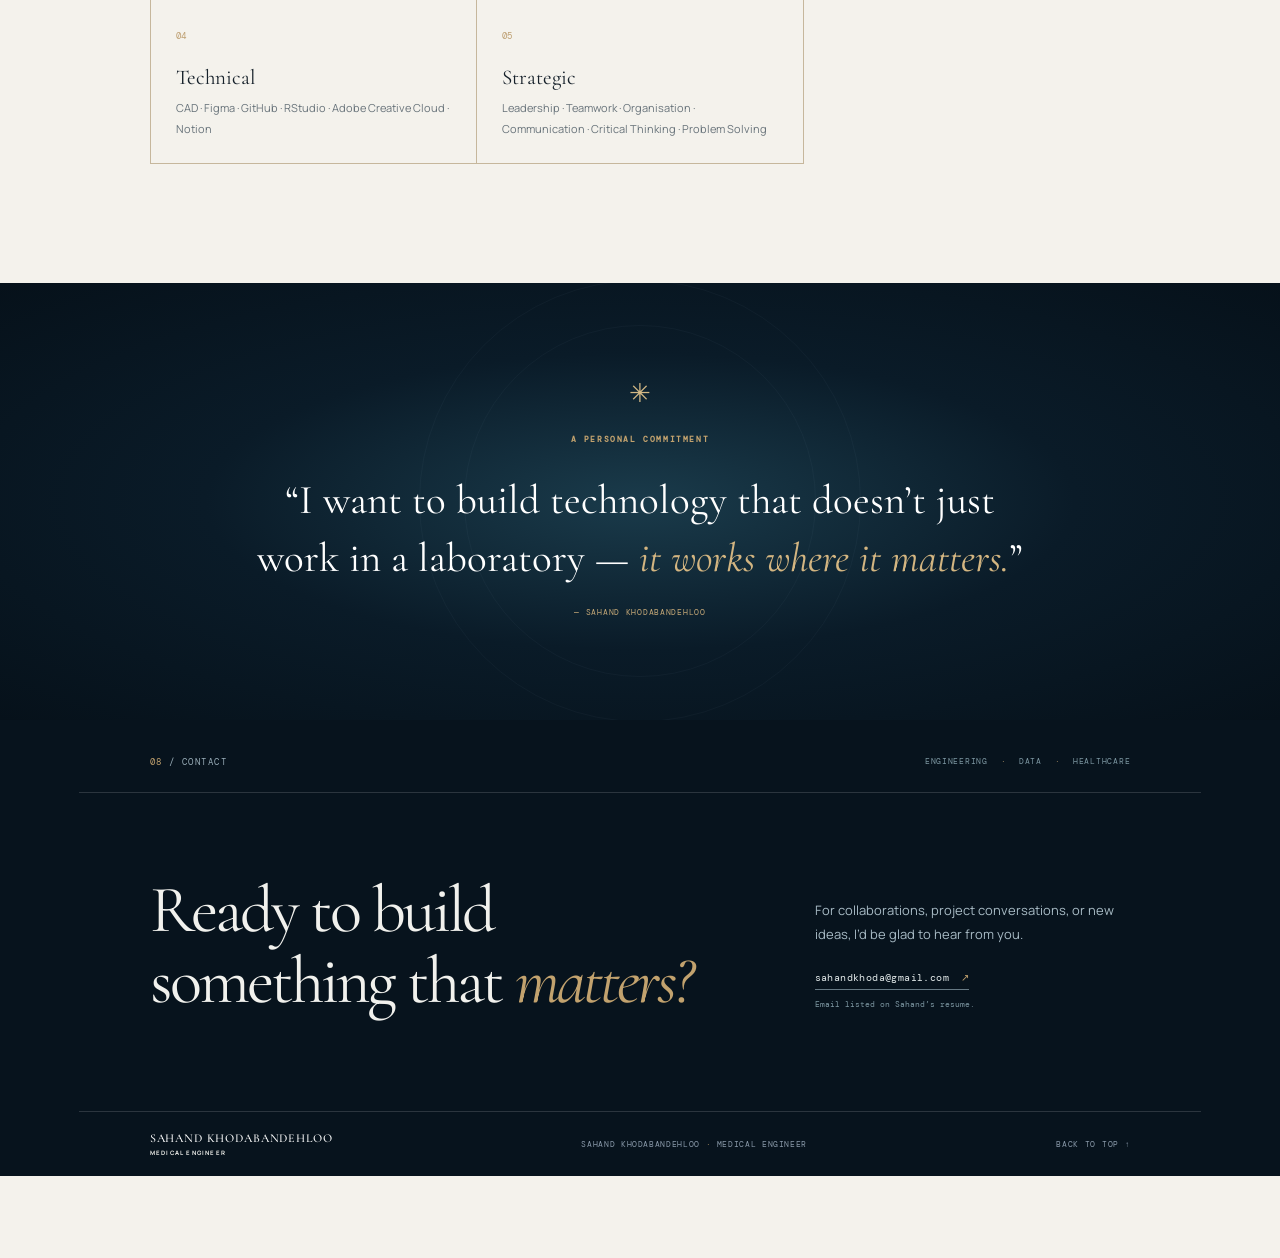
==== commit 8bc9635d: "Update About me" ====
--- a/sahand-portfolio/index.html
+++ b/sahand-portfolio/index.html
@@ -47,7 +47,7 @@
       <div class="section-marker"><span>01</span> / ABOUT ME</div>
       <div class="about-grid">
         <h2>Building where <span class="about-medicine">medicine</span><br />and <span class="about-technology">technology</span> intersect.</h2>
-        <div class="about-copy"><p>I work at the intersection of medical engineering, data science, and healthcare technology. My focus is turning complex technical problems into solutions that are understandable, usable, and meaningful in real-world healthcare.</p><div class="quote"><span class="quote-mark">“</span><p>Innovation is seeing what everybody has seen and thinking what nobody has thought.<span class="quote-mark quote-end">”</span></p><small>— ALBERT SZENT-GYÖRGYI, NOBEL PRIZE IN PHYSIOLOGY OR MEDICINE</small></div></div>
+        <div class="about-copy"><p>I bring together medical engineering, data science, and healthcare technology to solve complex challenges. My focus is on practical solutions that work in real-world care.</p><div class="quote"><span class="quote-mark">“</span><p>Innovation is seeing what everybody has seen and thinking what nobody has thought.<span class="quote-mark quote-end">”</span></p><small>— ALBERT SZENT-GYÖRGYI, NOBEL PRIZE IN PHYSIOLOGY OR MEDICINE</small></div></div>
       </div>
       <div class="focus-strip"><span>AREAS OF FOCUS</span><div>MEDICAL ENGINEERING <i>·</i> AI &amp; MACHINE LEARNING <i>·</i> SIGNAL PROCESSING <i>·</i> PROGRAMMING <i>·</i> HEALTHCARE DATA</div></div>
     </section>
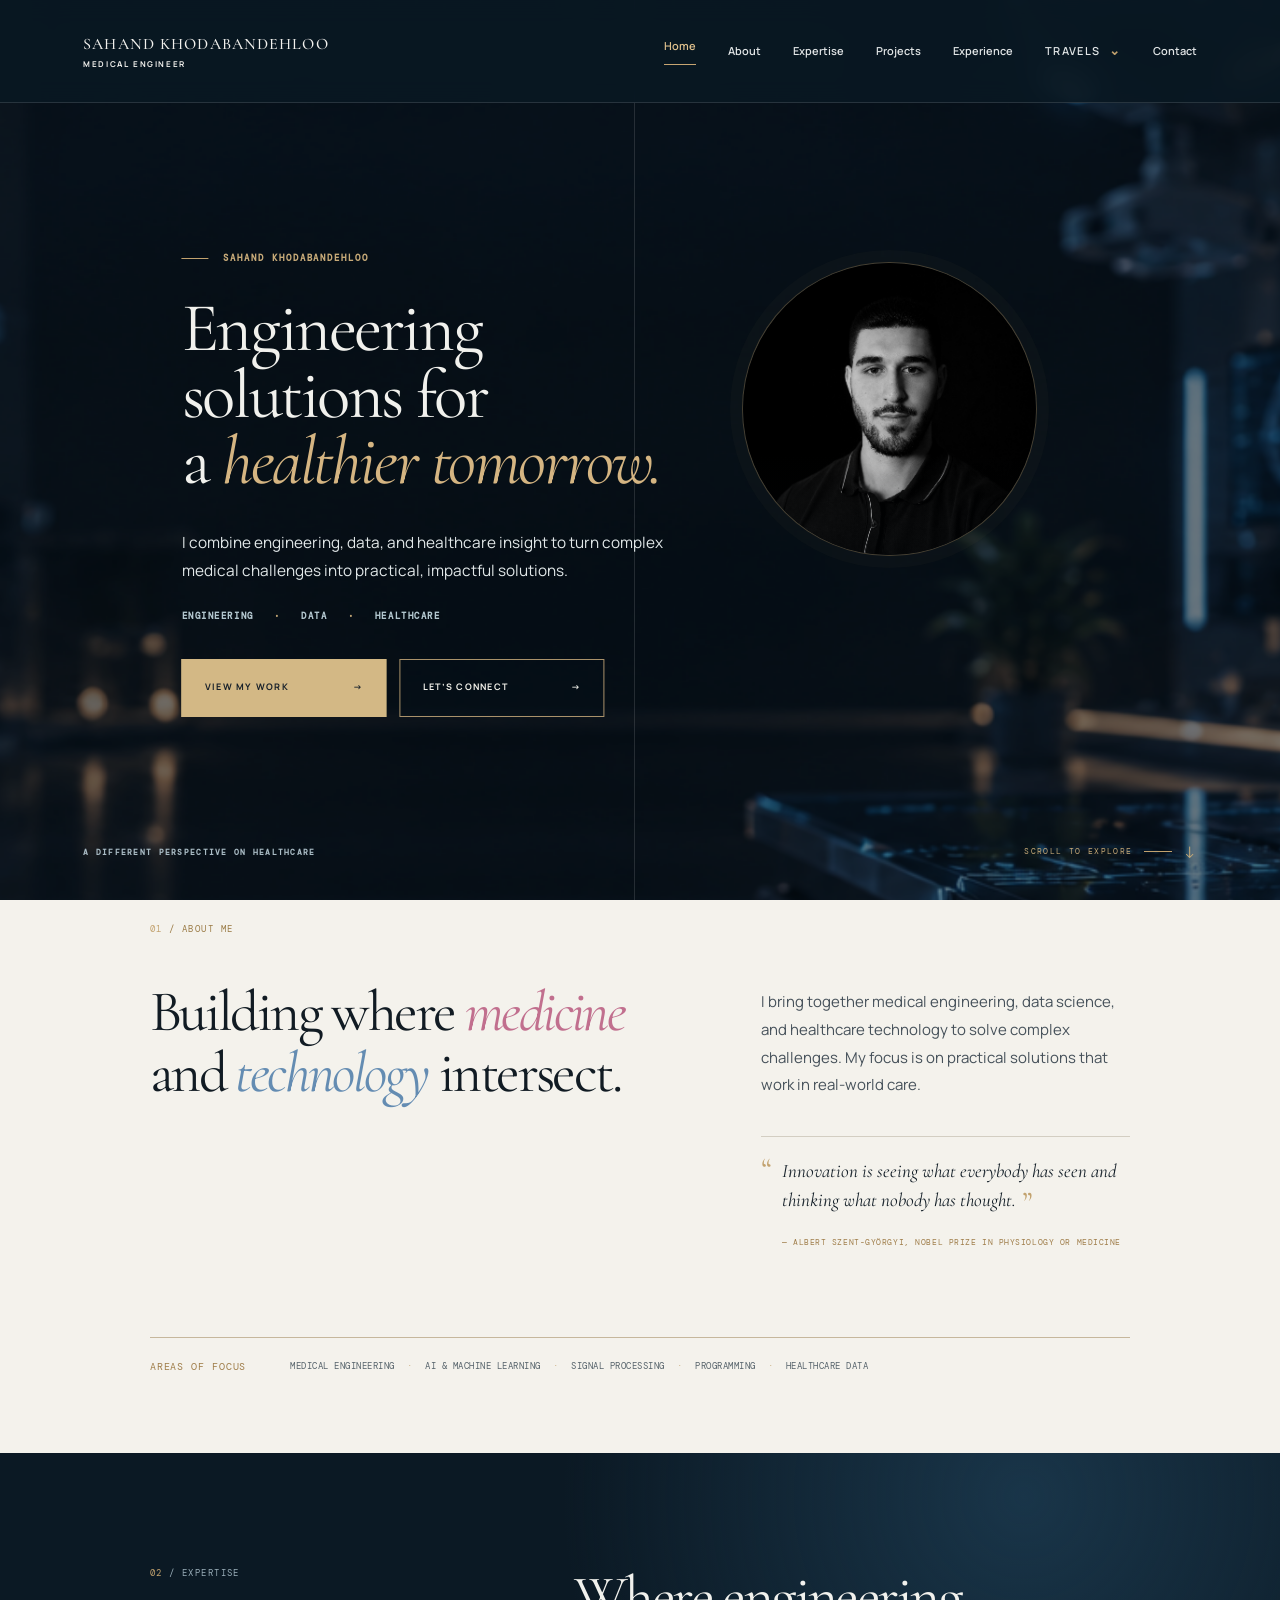
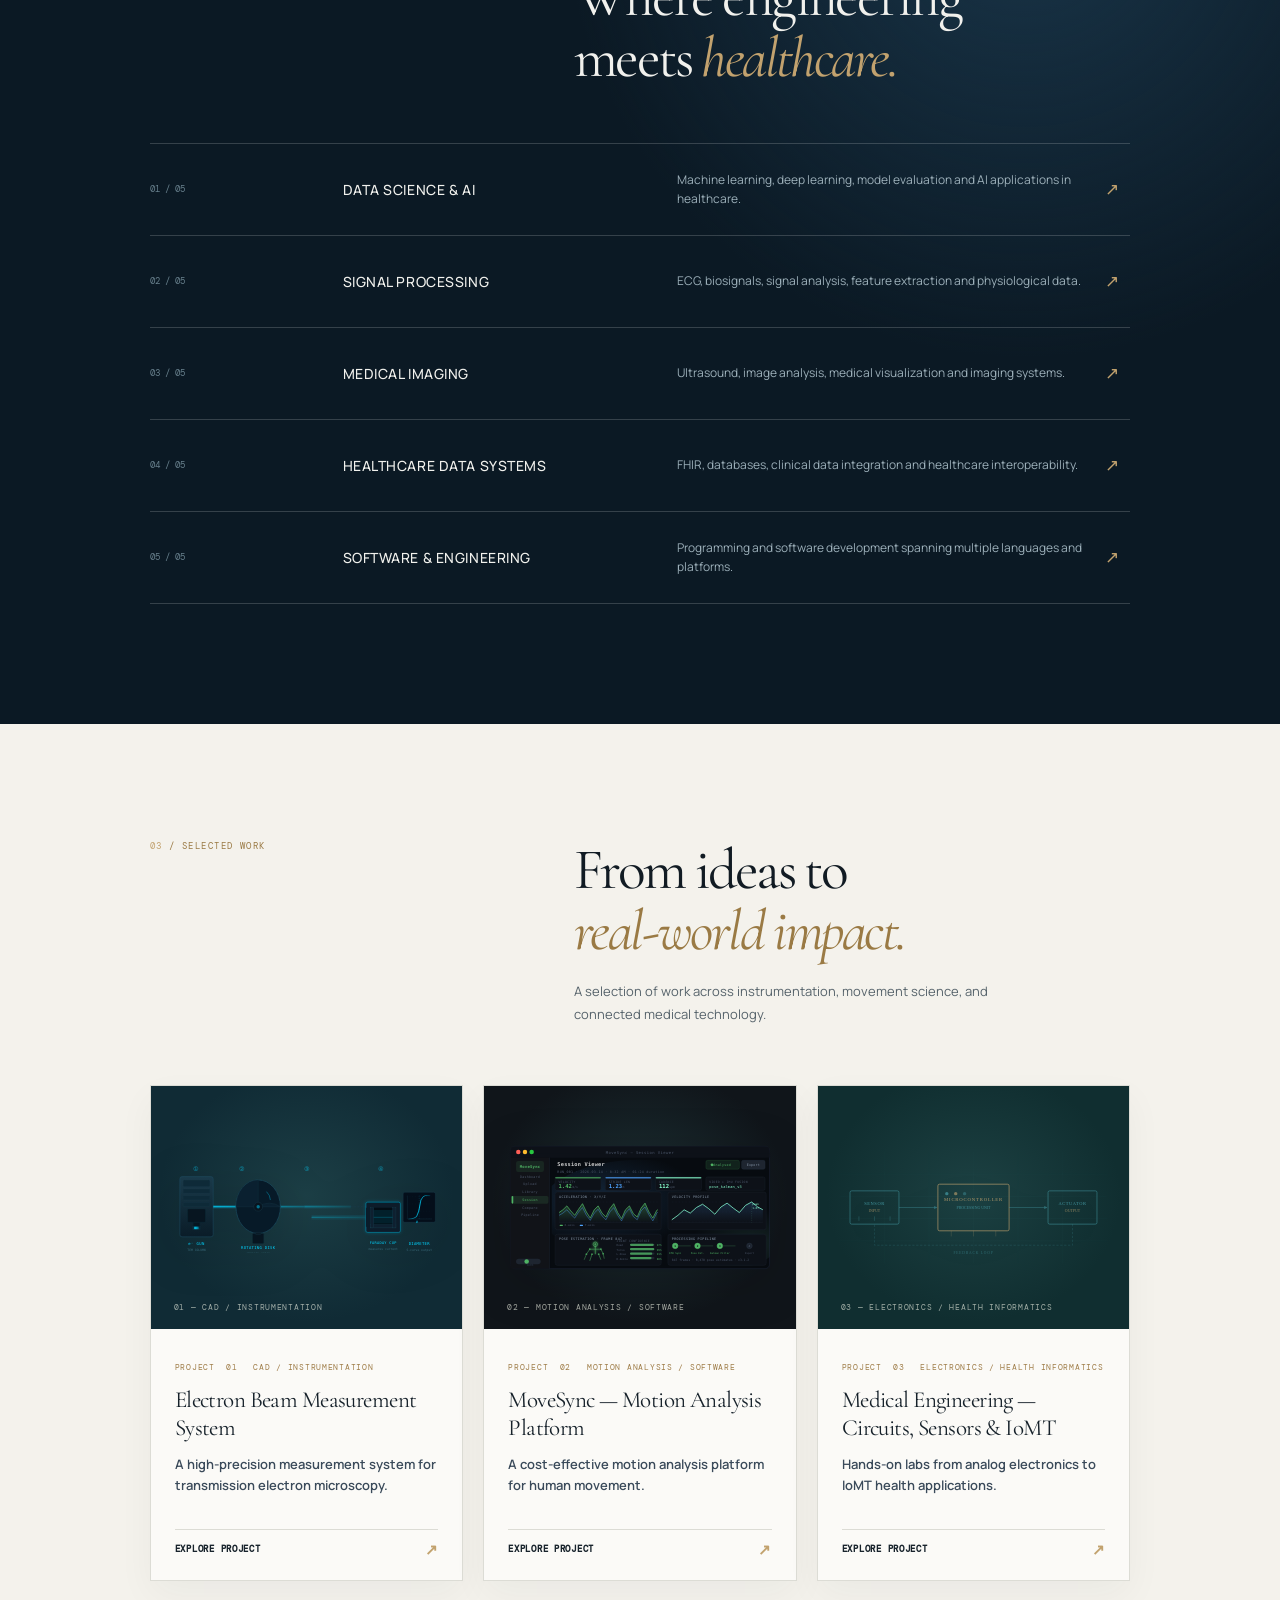
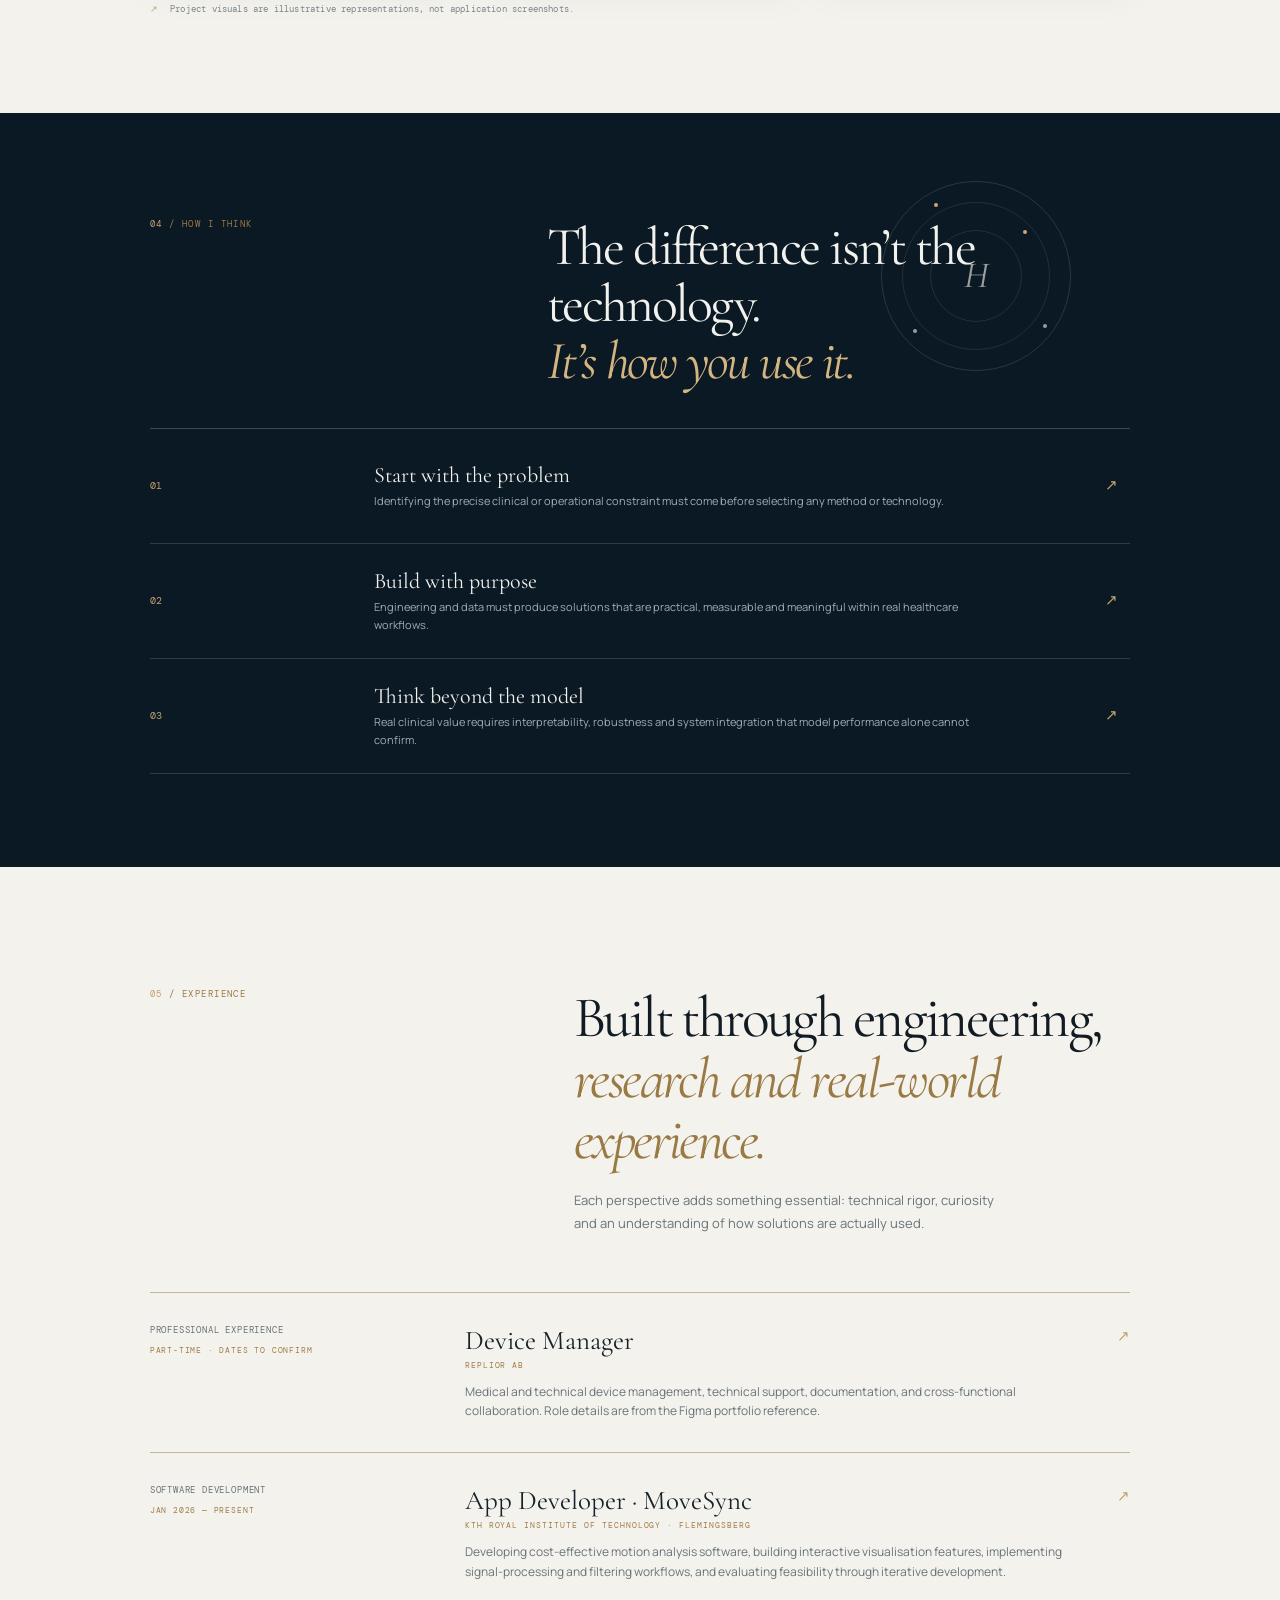
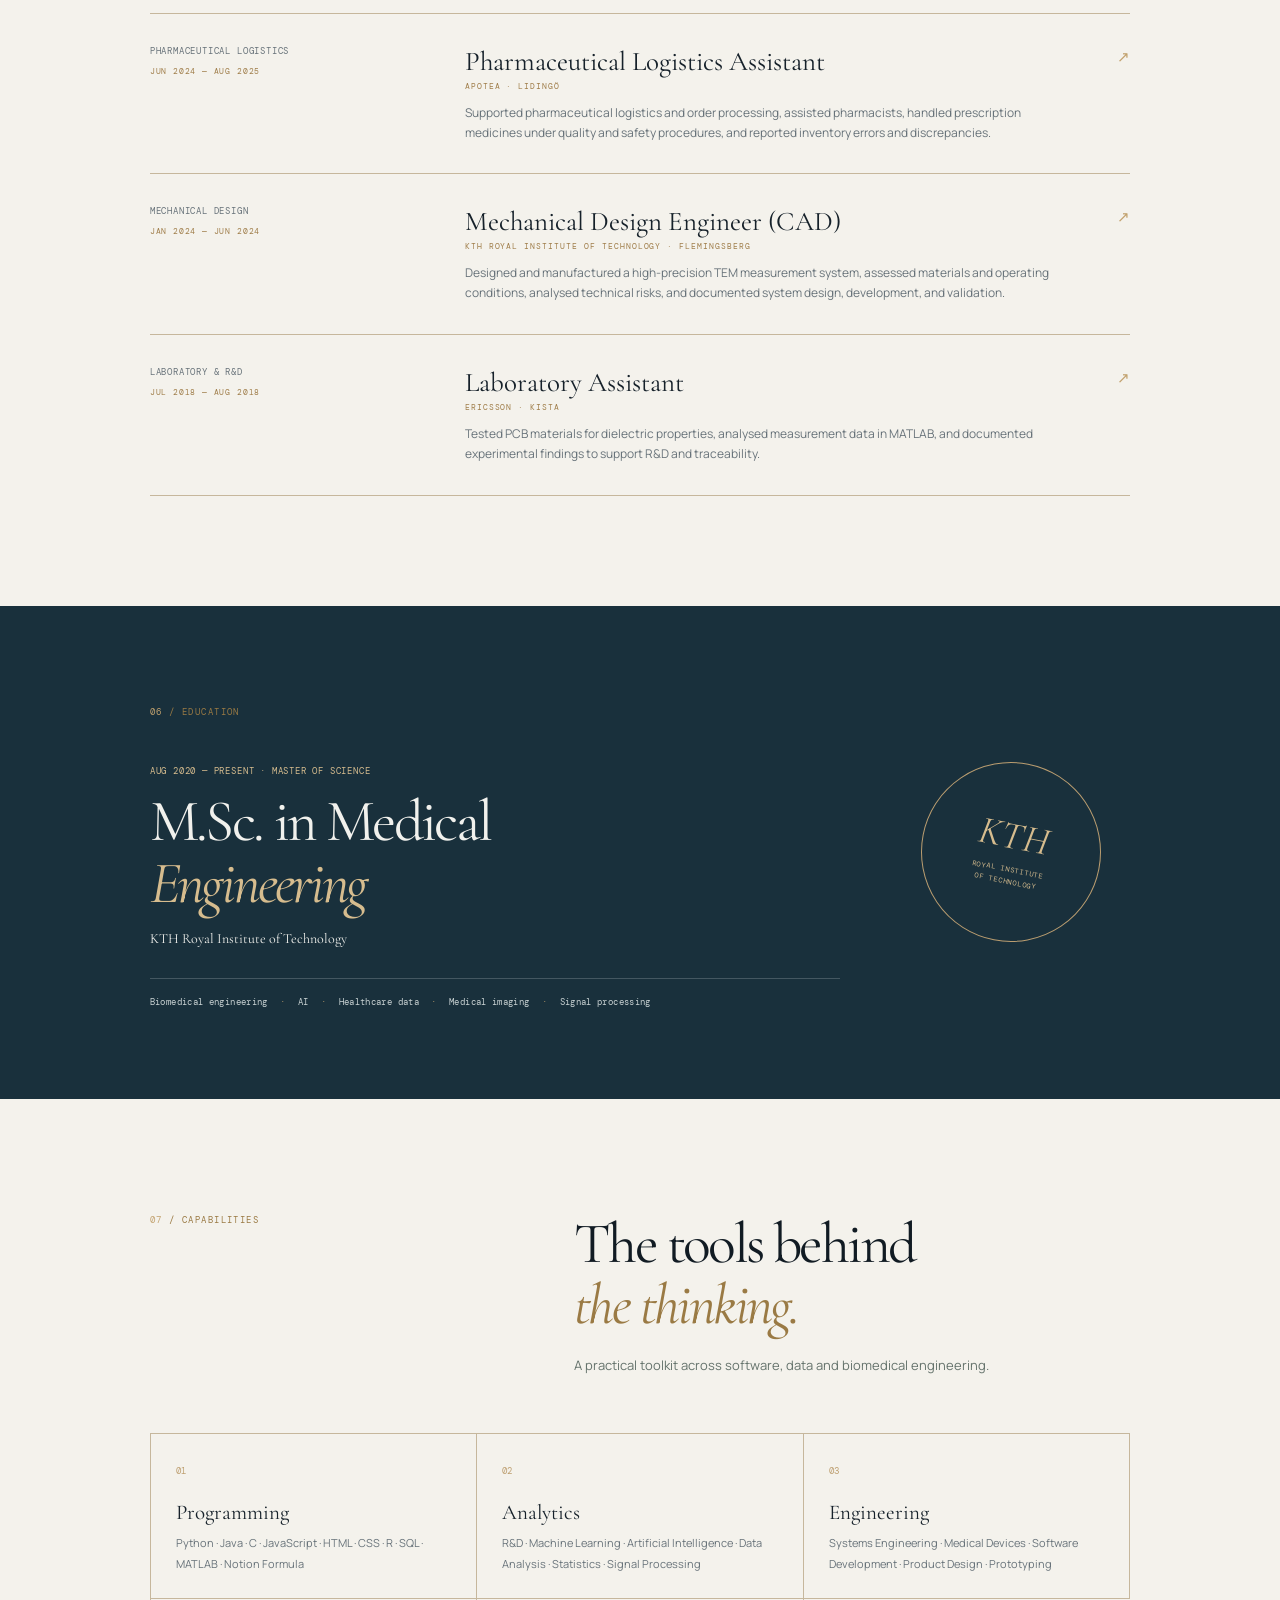
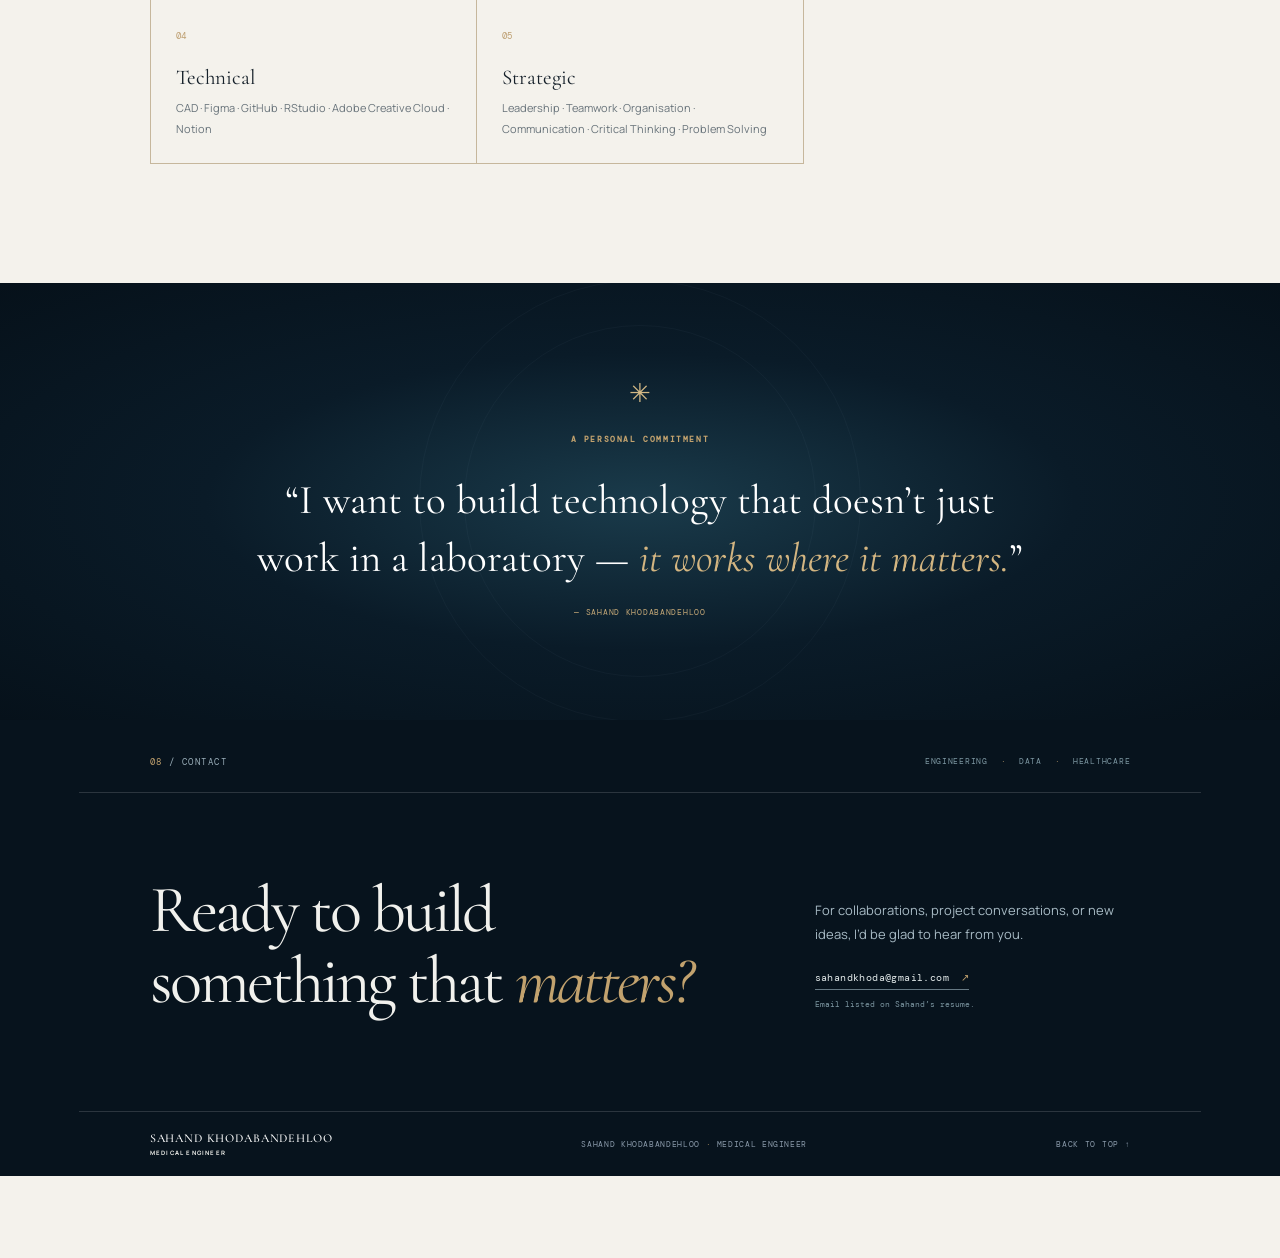
==== commit 39fe043c: "Home tab update" ====
--- a/sahand-portfolio/index.html
+++ b/sahand-portfolio/index.html
@@ -31,7 +31,7 @@
       <div class="hero-wash"></div>
       <div class="hero-copy">
         <p class="eyebrow"><span class="eyebrow-line"></span> SAHAND KHODABANDEHLOO</p>
-        <h1>Engineering<br />solutions for<br /><em><span class="hero-em-prefix">a </span>healthier tomorrow.</em></h1>
+        <h1>Engineering<br />solutions for<br /><span class="hero-heading-final"><span class="hero-em-prefix">a </span><em>healthier tomorrow.</em></span></h1>
         <p class="hero-lede">I combine engineering, data, and healthcare insight to turn complex medical challenges into practical, impactful solutions.</p>
         <p class="discipline">ENGINEERING <i>·</i> DATA <i>·</i> HEALTHCARE</p>
         <div class="hero-actions"><a class="button button-dark" href="#projects">View my work <span>→</span></a><a class="text-link" href="contact/">Let’s connect <span>→</span></a></div>
--- a/sahand-portfolio/home-match.css
+++ b/sahand-portfolio/home-match.css
@@ -3,19 +3,19 @@
 .hero:before{content:"";position:absolute;inset:0;background:linear-gradient(90deg,#07121c 0%,#07121cf7 38%,#07121caa 57%,#07121c75 100%);z-index:0;pointer-events:none}
 .hero:after{content:"";position:absolute;z-index:1;top:0;bottom:0;left:49.5%;width:1px;background:#ffffff20;pointer-events:none}
 .hero-wash{position:absolute;z-index:0;inset:-18% 0;width:100%;height:136%;background-image:url("assets/homepage-medical-lab.png");background-size:cover;background-position:52% center;background-repeat:no-repeat;opacity:.48;will-change:transform;transform:translate3d(0,var(--hero-parallax-y,0px),0)}
-.hero-copy{grid-column:1;grid-row:1;z-index:2;align-self:center;width:min(690px,90vw);max-width:none;padding:125px 20px 76px 6.5vw;transform:translateY(51px)}
+.hero-copy{grid-column:1;grid-row:1;z-index:2;align-self:center;width:min(690px,90vw);max-width:none;padding:125px 20px 76px 11.2vw;transform:translate(3vw,51px)}
 .hero-copy>.eyebrow{display:flex;align-items:center;gap:14px;font-size:9px;letter-spacing:.22em;margin:0 0 31px;color:#c7aa78}
 .eyebrow-line{display:inline-block;width:27px;height:1px;background:#c2a26e;flex:none}
-.hero h1{font-size:clamp(54px,6.2vw,88px);line-height:.96;letter-spacing:-.035em;margin:0;color:#f1f1ed}
-.hero h1 em{display:inline-block;color:#d5b582;white-space:nowrap;font-style:italic}.hero h1 .hero-em-prefix{color:#f1f1ed}
+.hero h1{font-size:clamp(54px,5.4vw,78px);line-height:.96;letter-spacing:-.035em;margin:0;color:#f1f1ed}
+.hero-heading-final{display:inline-block;white-space:nowrap}.hero h1 em{display:inline-block;color:#d5b582;white-space:nowrap;font-style:italic}.hero h1 .hero-em-prefix{color:#f1f1ed;font-style:normal}
 .hero-lede{color:#e2e8e9;max-width:610px;margin:35px 0 25px;font-size:clamp(15px,1.2vw,17px);line-height:1.8}
 .discipline{color:#b3c7cf;letter-spacing:.17em;font-size:9px;font-weight:700}.discipline i{color:#c7aa78;margin-inline:7px}
 .hero-actions{display:flex;gap:13px;margin-top:37px}.hero-actions .button,.hero-actions .text-link{min-width:205px;height:58px;display:inline-flex;align-items:center;justify-content:space-between;padding:0 22px;font-size:9px;font-weight:700;letter-spacing:.14em;text-transform:uppercase}.hero-actions .button{background:#d3b885;color:#17202a;border:1px solid #d3b885}.hero-actions .button:hover{background:#dec99b}.hero-actions .button span,.hero-actions .text-link span{color:inherit}.hero-actions .text-link{border:1px solid #aa926b;color:#f3f2eb;background:#06111a54;transition:color .2s,background .2s,transform .2s}.hero-actions .text-link:hover{color:#17202a;background:#d3b885;transform:translateY(-2px)}
 .portrait-wrap{grid-column:2;grid-row:1;z-index:2;align-self:center;justify-self:start;width:min(23vw,360px);margin:0 0 0 8.5vw;position:relative}
 .portrait-frame{width:100%;height:auto;min-height:0;aspect-ratio:1;border-radius:50%;overflow:hidden;background:#060d14;border:1px solid #c2a26e55;box-shadow:0 0 0 12px #c2a26e08}.portrait-frame img{width:100%;height:100%;object-fit:cover;object-position:center 35%;filter:grayscale(1);border-radius:50%}.portrait-frame:after{border-radius:50%;background:linear-gradient(180deg,transparent 65%,#060d1430)}
 .hero-side-label{z-index:3;top:49%;right:22px;color:#d5dfe5a6;font-size:8px;letter-spacing:.29em}.hero-perspective{position:absolute;z-index:2;left:6.5vw;bottom:43px;color:#a9bbc4;font:700 8px var(--mono);letter-spacing:.16em}.scroll-cue{z-index:2;left:auto;right:6.5vw;bottom:38px;color:#c7aa78;letter-spacing:.17em;font-size:8px;display:flex;align-items:center;gap:12px}.scroll-cue .scroll-line{background:#c2a26e;width:28px}.scroll-cue b{font:16px var(--sans);font-weight:400}.hero .status-dot{display:none}
-@media(max-width:900px) and (min-width:651px){.hero{height:calc(100svh + 82px);min-height:782px}.hero-copy{padding-left:5vw;padding-right:12px;width:min(570px,90vw)}.hero-copy>.eyebrow{margin-bottom:24px}.hero h1{font-size:clamp(48px,6vw,66px)}.hero-lede{font-size:14px}.hero-actions .button,.hero-actions .text-link{min-width:0;padding:0 15px;height:52px;font-size:8px}.portrait-wrap{width:min(27vw,300px);margin:0 0 0 6vw}.hero-perspective{left:5vw}.scroll-cue{right:5vw}}
-@media(max-width:650px){.site-header{height:64px;padding:0 6vw;background:rgba(9,24,34,.94);backdrop-filter:blur(12px)}.hero{height:auto;min-height:100svh;margin-top:-64px;margin-bottom:-64px;grid-template-columns:1fr;grid-template-rows:auto 1fr;padding:0}.hero:before{background:linear-gradient(180deg,#07121ce8 0%,#07121cbd 56%,#07121c55 100%)}.hero:after{display:none}.hero-wash{inset:-18% 0;width:100%;height:136%;background-size:auto 100%;background-position:67% center;opacity:.5}.hero-copy{grid-column:1;grid-row:1;align-self:start;width:auto;transform:none;padding:118px 7vw 0}.hero-copy>.eyebrow{font-size:8px;margin-bottom:23px}.hero h1{font-size:clamp(48px,12.6vw,68px);line-height:.98}.hero h1 em{white-space:normal}.hero-lede{font-size:13px;line-height:1.75;margin:23px 0 17px}.discipline{font-size:8px}.hero-actions{gap:9px;margin-top:25px;flex-wrap:wrap}.hero-actions .button,.hero-actions .text-link{min-width:0;height:48px;padding:0 13px;font-size:8px;flex:1}.portrait-wrap{grid-column:1;grid-row:2;align-self:end;justify-self:end;width:min(54vw,245px);margin:8px 10vw 67px 0}.hero-side-label{right:4vw;top:68%;font-size:6px;letter-spacing:.2em}.hero-perspective{left:7vw;bottom:25px;font-size:6px}.scroll-cue{right:7vw;bottom:22px;font-size:6px;gap:7px}.scroll-cue .scroll-line{width:14px}.scroll-cue b{font-size:12px}}
+@media(max-width:900px) and (min-width:651px){.hero{height:calc(100svh + 82px);min-height:782px}.hero-copy{padding-left:9vw;padding-right:12px;width:min(570px,90vw)}.hero-copy>.eyebrow{margin-bottom:24px}.hero h1{font-size:clamp(48px,6vw,66px)}.hero-lede{font-size:14px}.hero-actions .button,.hero-actions .text-link{min-width:0;padding:0 15px;height:52px;font-size:8px}.portrait-wrap{width:min(27vw,300px);margin:0 0 0 6vw}.hero-perspective{left:5vw}.scroll-cue{right:5vw}}
+@media(max-width:650px){.site-header{height:64px;padding:0 6vw;background:rgba(9,24,34,.94);backdrop-filter:blur(12px)}.hero{height:auto;min-height:100svh;margin-top:-64px;margin-bottom:-64px;grid-template-columns:1fr;grid-template-rows:auto 1fr;padding:0}.hero:before{background:linear-gradient(180deg,#07121ce8 0%,#07121cbd 56%,#07121c55 100%)}.hero:after{display:none}.hero-wash{inset:-18% 0;width:100%;height:136%;background-size:auto 100%;background-position:67% center;opacity:.5}.hero-copy{grid-column:1;grid-row:1;align-self:start;width:auto;transform:none;padding:118px 7vw 0}.hero-copy>.eyebrow{font-size:8px;margin-bottom:23px}.hero h1{font-size:clamp(34px,10.6vw,56px);line-height:.98}.hero-lede{font-size:13px;line-height:1.75;margin:23px 0 17px}.discipline{font-size:8px}.hero-actions{gap:9px;margin-top:25px;flex-wrap:wrap}.hero-actions .button,.hero-actions .text-link{min-width:0;height:48px;padding:0 13px;font-size:8px;flex:1}.portrait-wrap{grid-column:1;grid-row:2;align-self:end;justify-self:end;width:min(54vw,245px);margin:8px 10vw 67px 0}.hero-side-label{right:4vw;top:68%;font-size:6px;letter-spacing:.2em}.hero-perspective{left:7vw;bottom:25px;font-size:6px}.scroll-cue{right:7vw;bottom:22px;font-size:6px;gap:7px}.scroll-cue .scroll-line{width:14px}.scroll-cue b{font-size:12px}}
 
 /* Present selected projects as image-first cards. */
 .project-list{grid-template-columns:repeat(3,minmax(0,1fr));gap:20px;align-items:stretch}
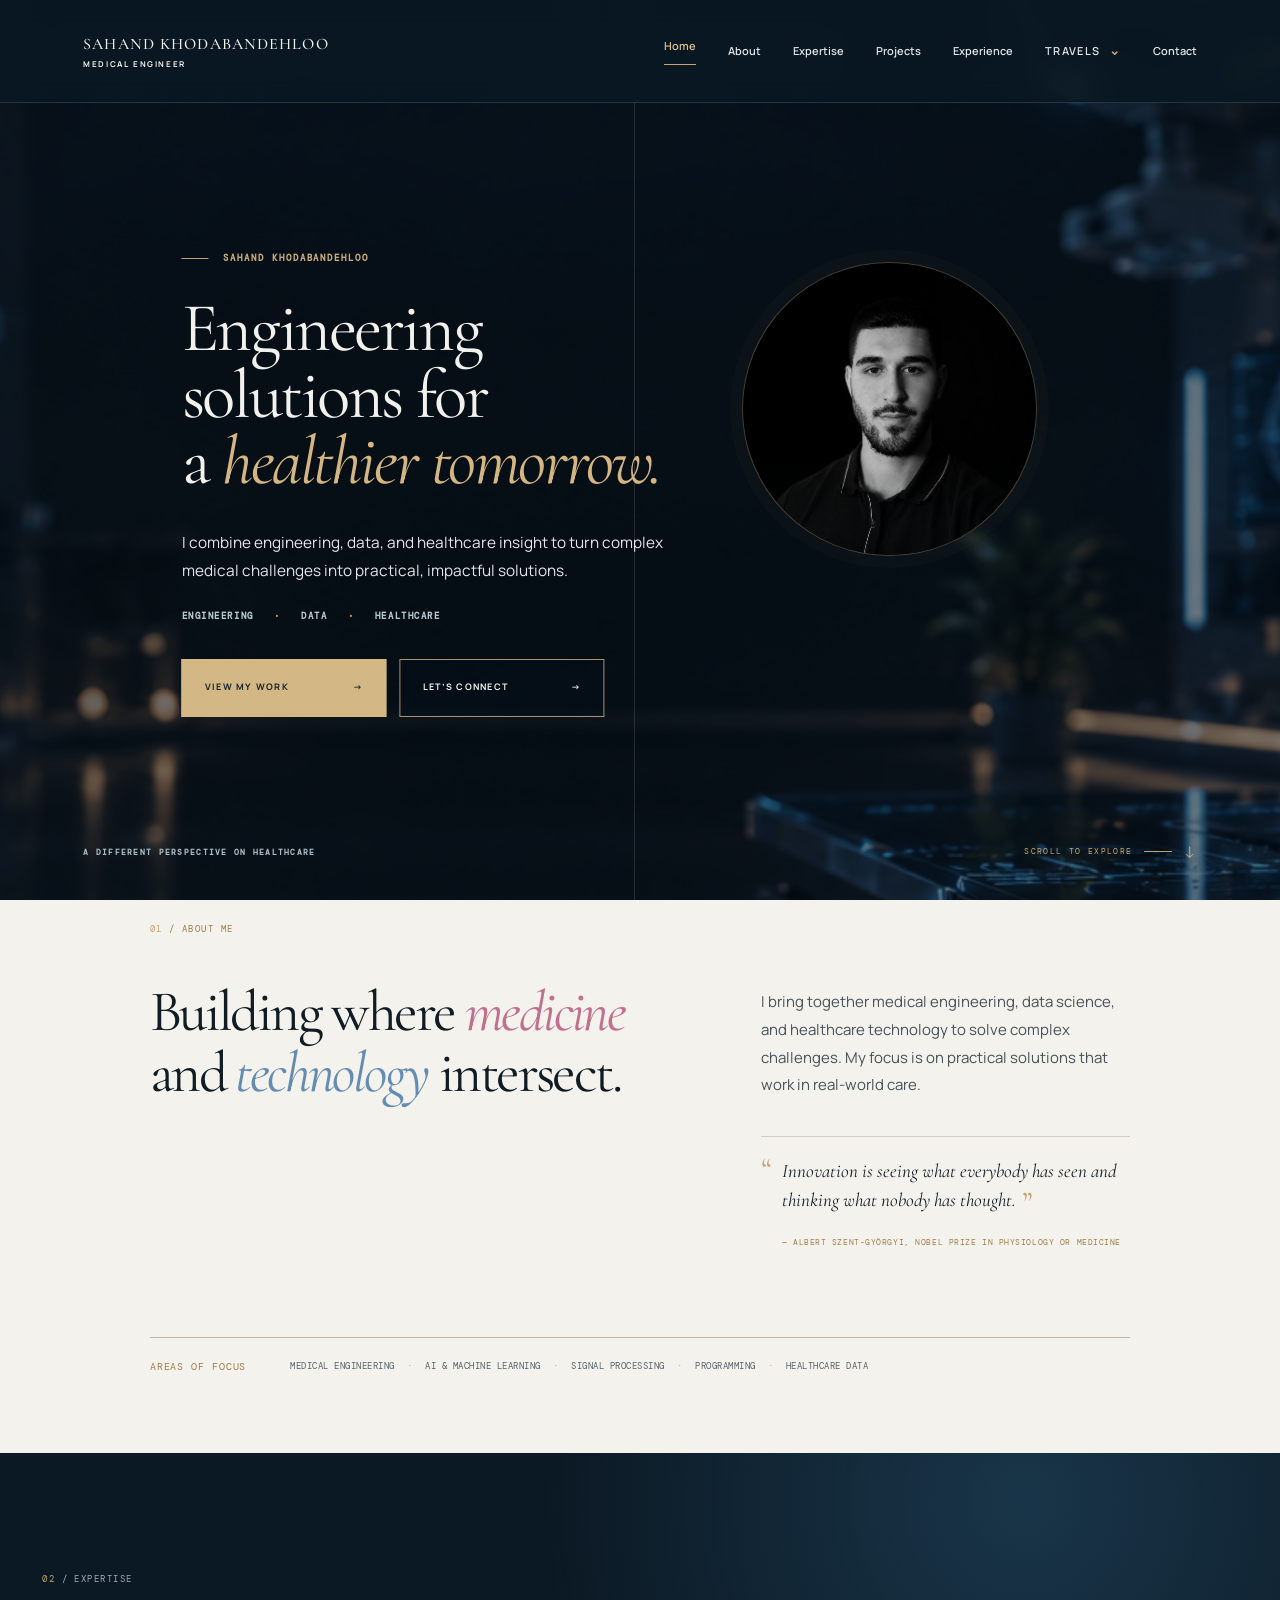
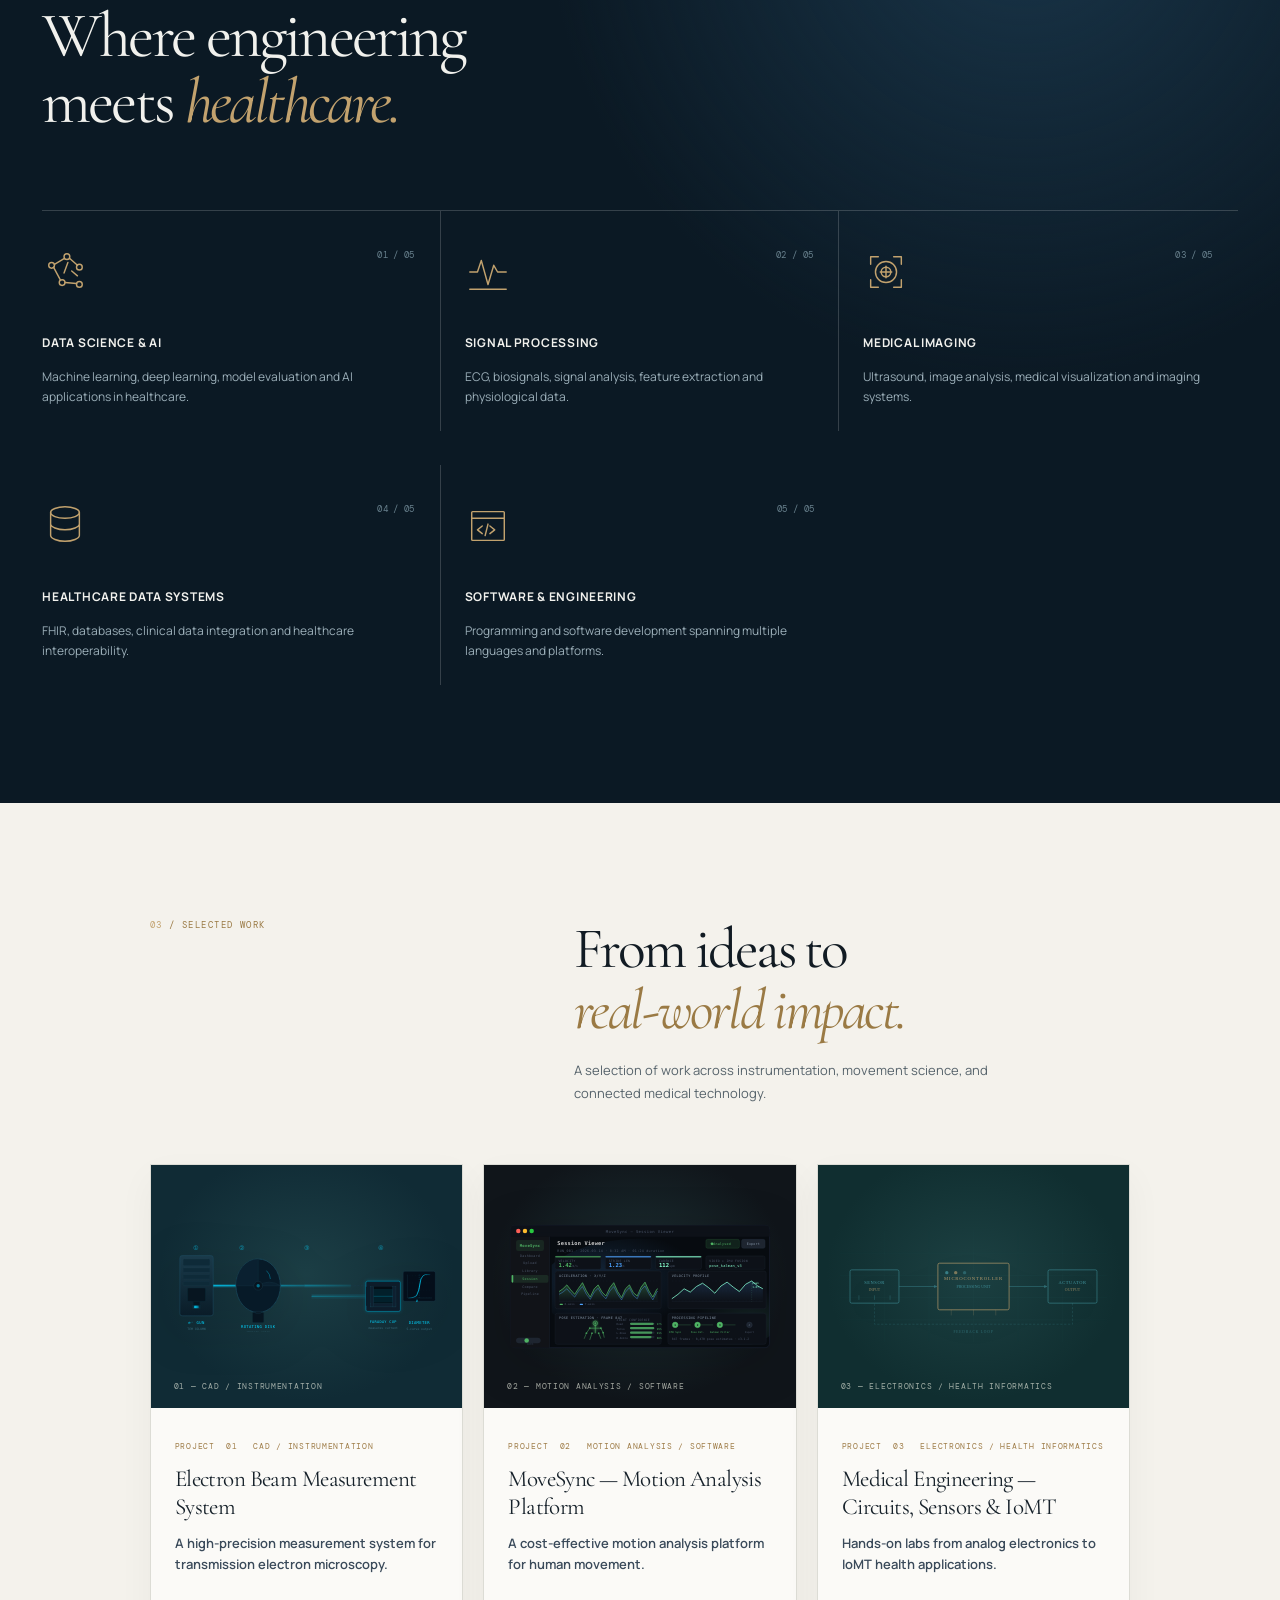
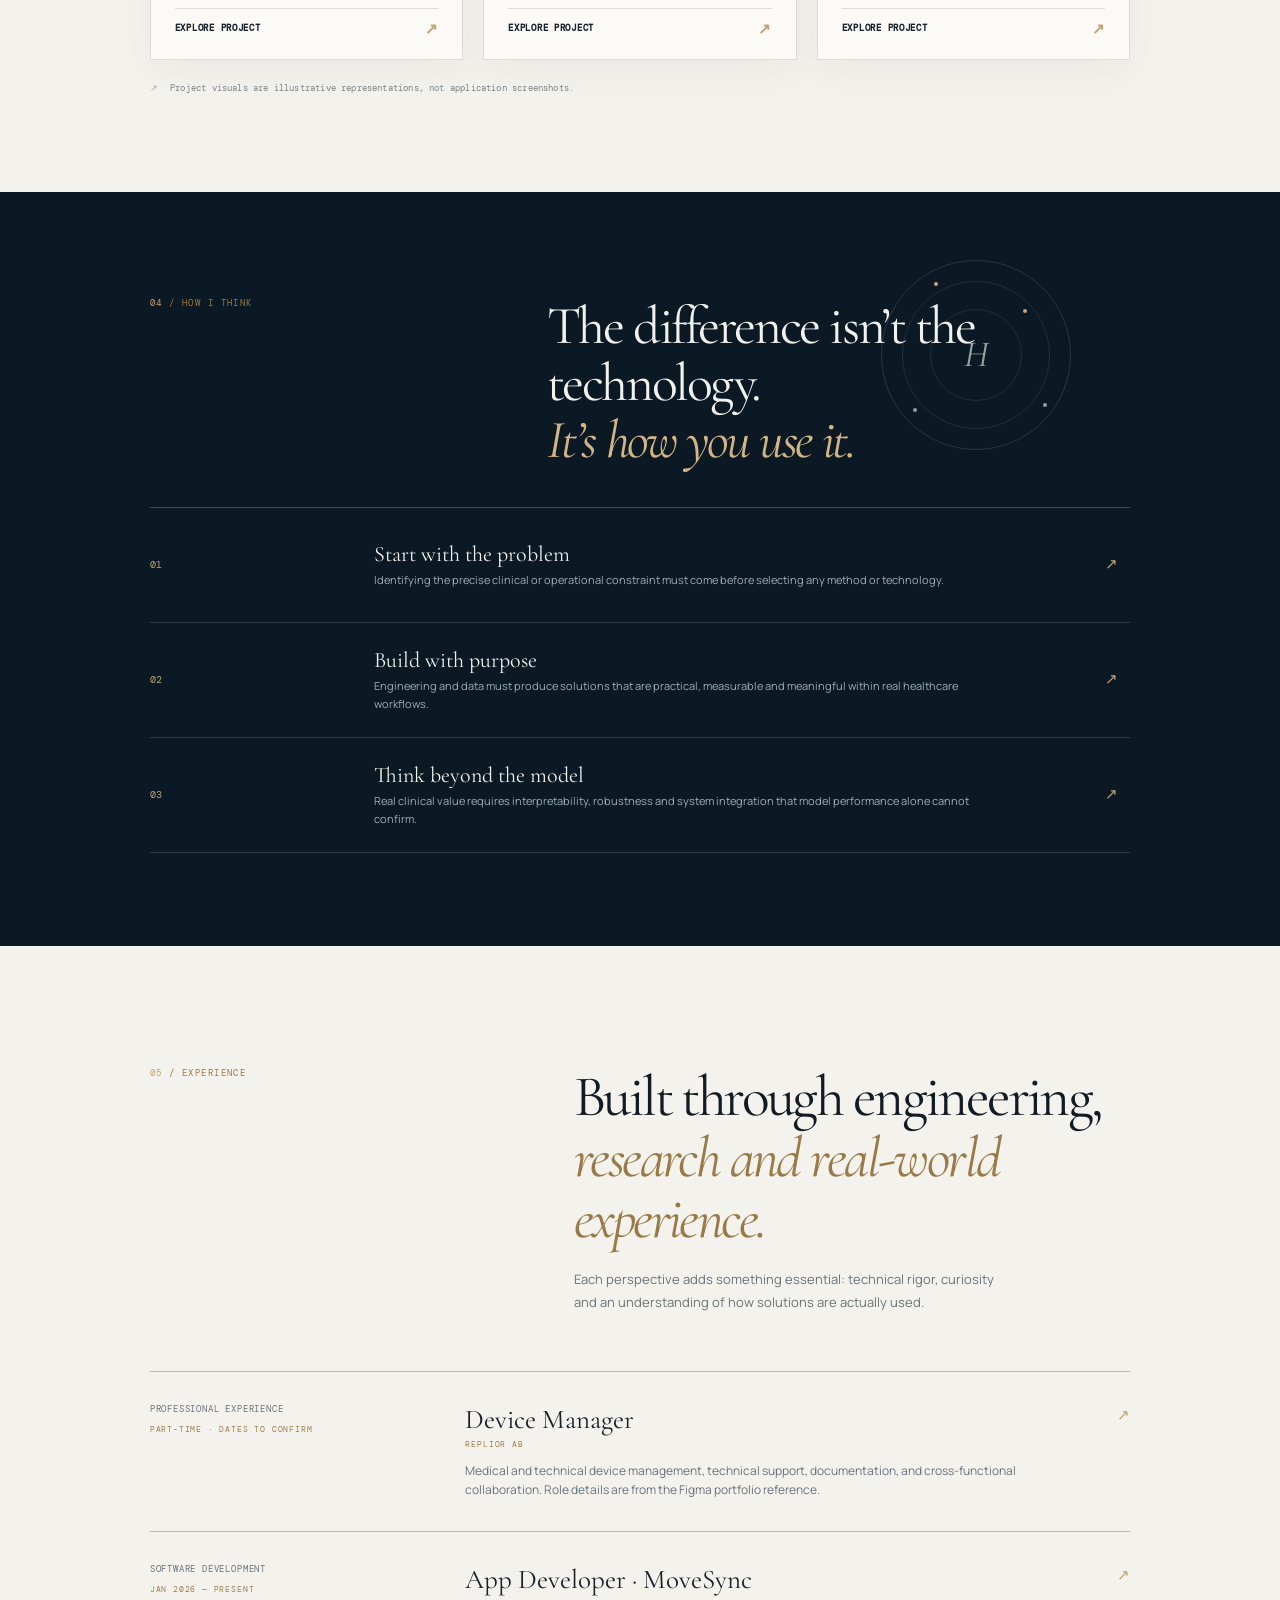
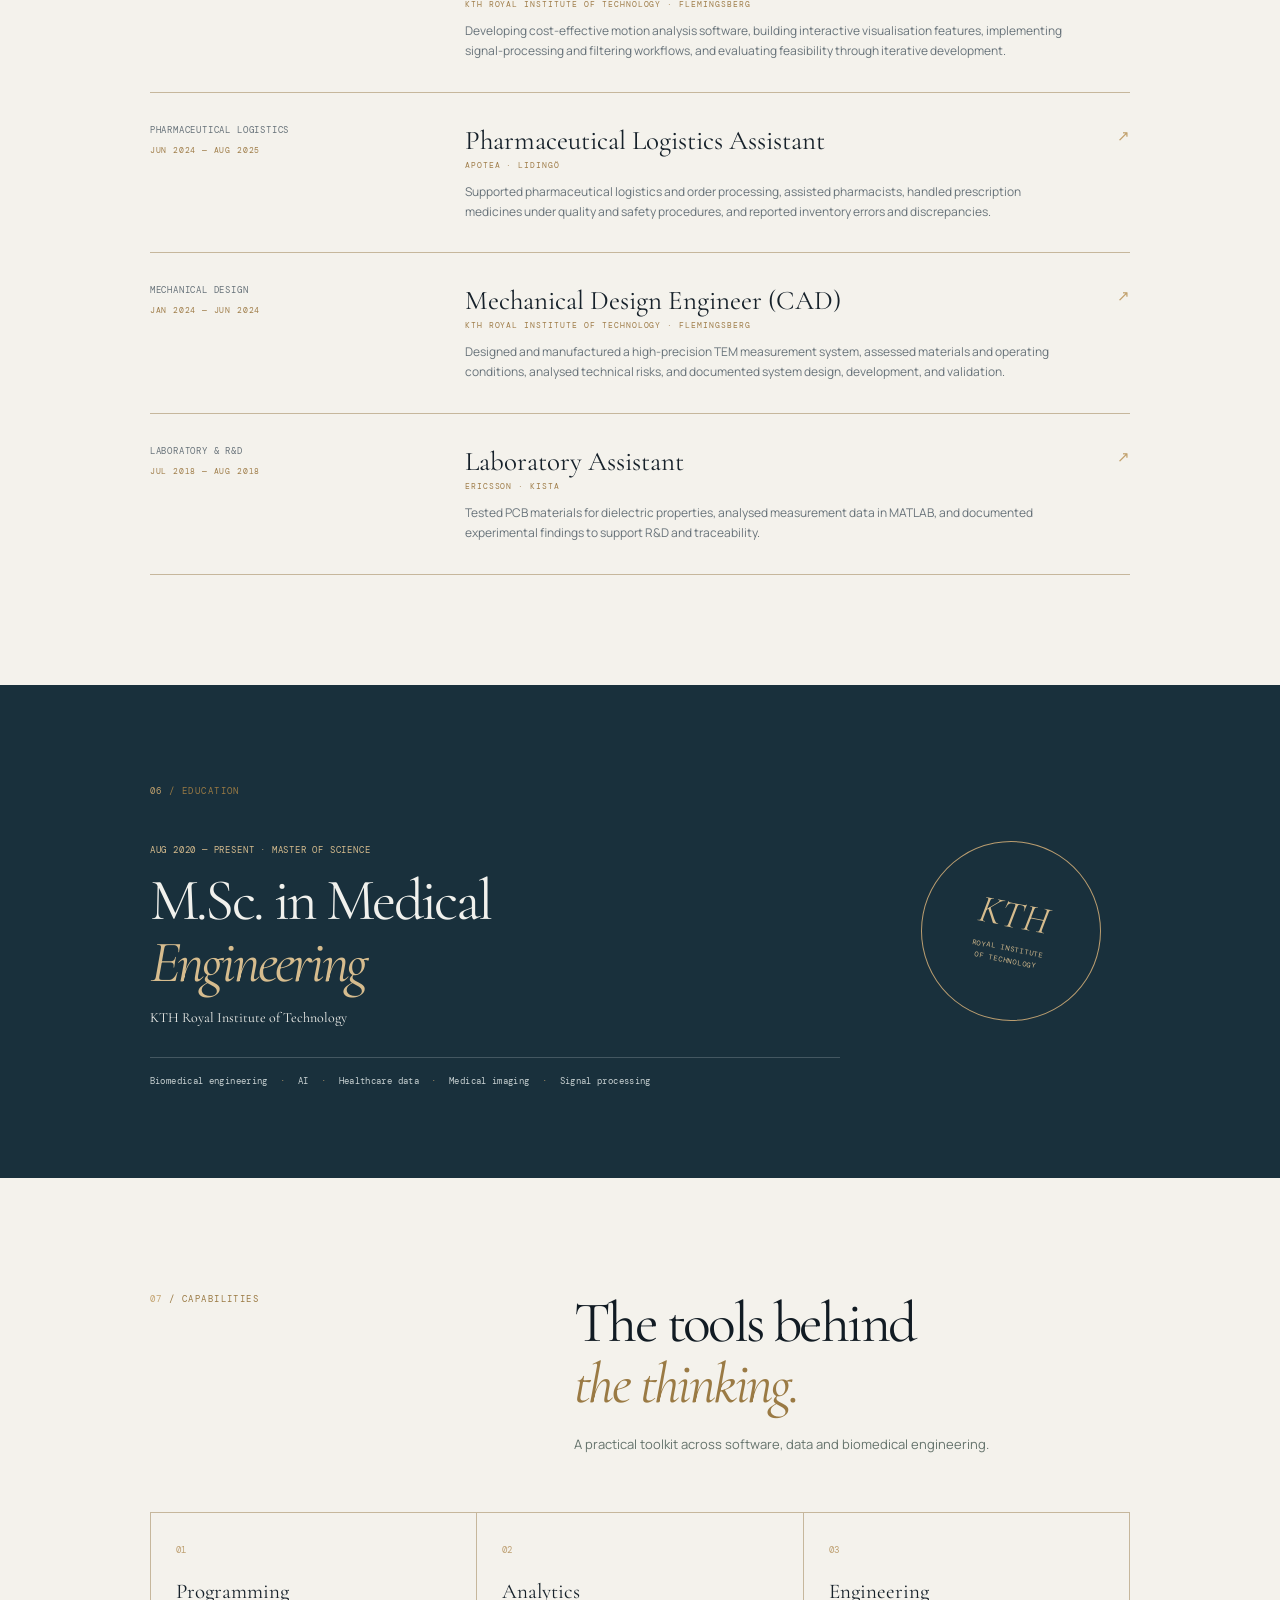
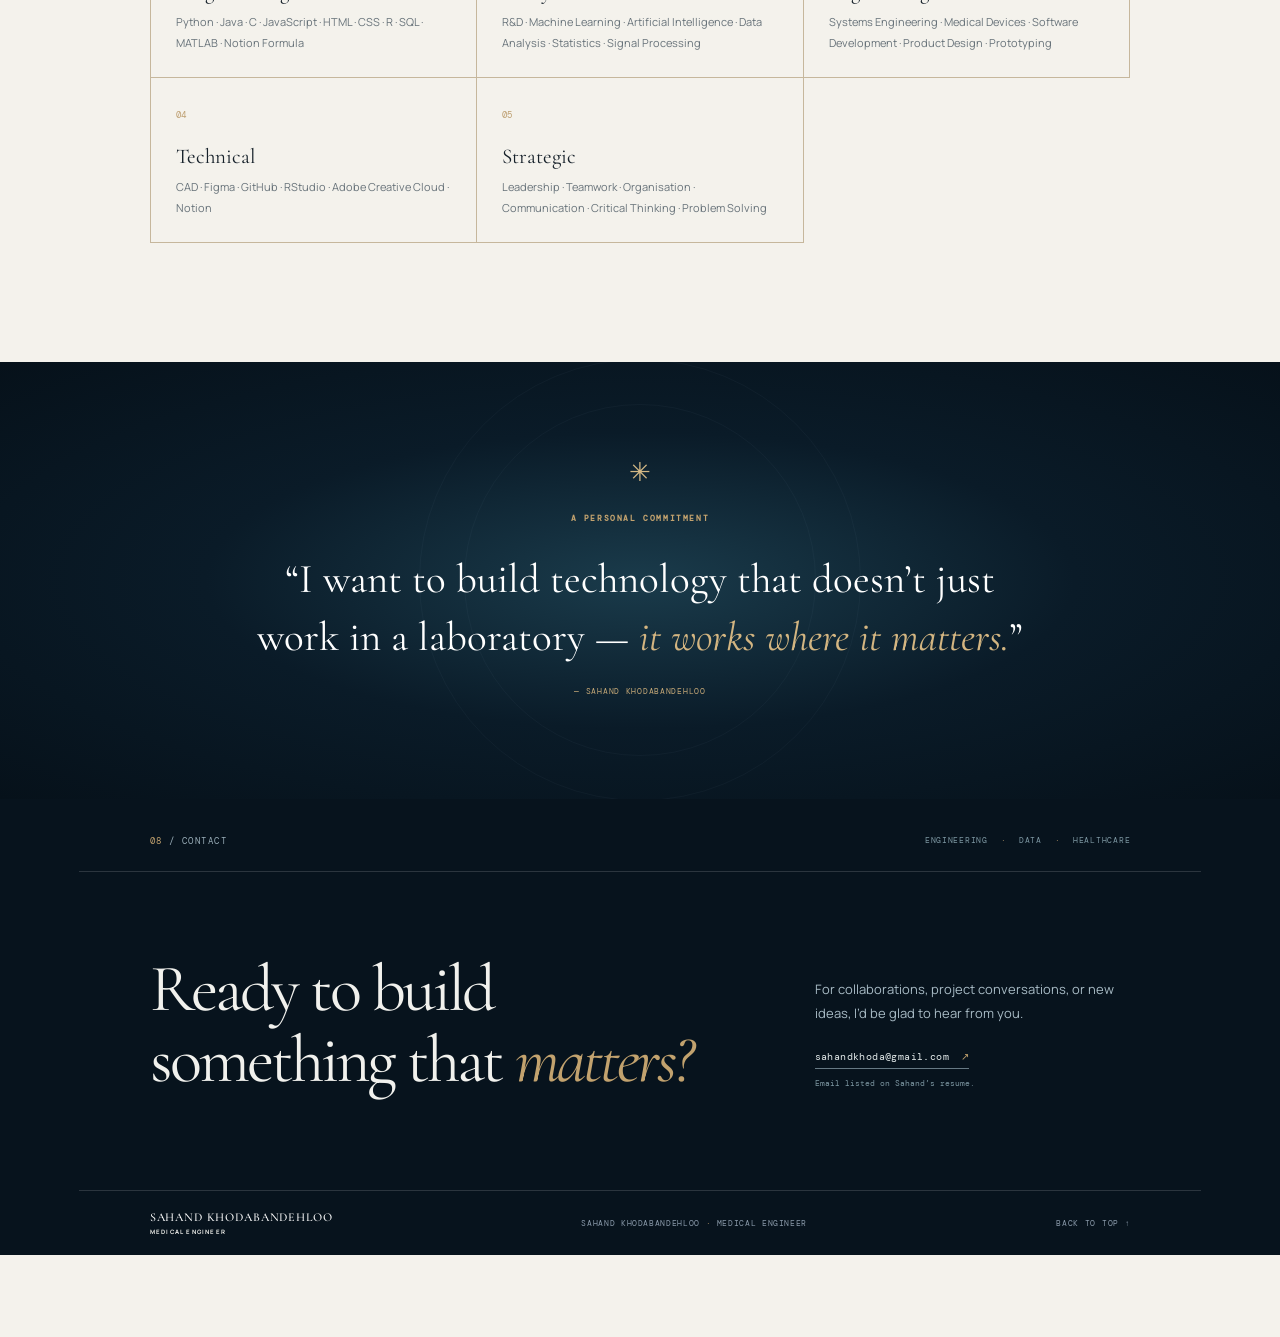
==== commit 233f4b28: "Updated Expertise" ====
--- a/sahand-portfolio/index.html
+++ b/sahand-portfolio/index.html
@@ -13,7 +13,8 @@
   <link rel="stylesheet" href="interactions.css" />
   <link rel="stylesheet" href="theme.css" />
   <link rel="stylesheet" href="theme-overrides.css" />
-  <link rel="stylesheet" href="home-match.css" />
+  <link rel="stylesheet" href="home-match.css?v=expertise-grid" />
+  <link rel="stylesheet" href="expertise-match.css" />
 </head>
 <body>
   <header class="site-header">
@@ -87,6 +88,6 @@
 
     <section class="contact" id="contact"><div class="contact-top"><div class="section-marker"><span>08</span> / CONTACT</div><span class="contact-coordinate">ENGINEERING <i>·</i> DATA <i>·</i> HEALTHCARE</span></div><div class="contact-body"><h2>Ready to build<br />something that <em>matters?</em></h2><div class="contact-cta"><p>For collaborations, project conversations, or new ideas, I’d be glad to hear from you.</p><span class="contact-missing">Add preferred email address</span><span class="missing-note">Contact details weren’t included in the reference.</span></div></div><footer><a class="wordmark footer-mark" href="#home"><span class="brand-name">SAHAND KHODABANDEHLOO</span><span class="brand-subtitle">MEDICAL ENGINEER</span></a><span>SAHAND KHODABANDEHLOO <i>·</i> MEDICAL ENGINEER</span><a href="#home" class="back-top">BACK TO TOP ↑</a></footer></section>
   </main>
-  <script src="content.js"></script><script src="app.js"></script>
+  <script src="content.js"></script><script src="app.js?v=expertise-grid"></script>
 </body>
 </html>
--- a/sahand-portfolio/home-match.css
+++ b/sahand-portfolio/home-match.css
@@ -27,3 +27,4 @@
 .project-copy h3{font-size:clamp(22px,1.8vw,29px)}
 @media(max-width:1000px) and (min-width:651px){.project-list{grid-template-columns:repeat(2,minmax(0,1fr))}.project-visual{aspect-ratio:1.35}}
 @media(max-width:650px){.project-list{grid-template-columns:1fr}.project-visual{height:220px;aspect-ratio:auto}}
+
--- a/sahand-portfolio/expertise-match.css
+++ b/sahand-portfolio/expertise-match.css
@@ -0,0 +1,36 @@
+/* Match the Figma Expertise section: left-aligned title and illustrated card grid. */
+.expertise{padding:120px 3.3vw 118px}
+.expertise .section-head{display:block;margin:0 0 74px}
+.expertise .section-marker{margin-bottom:18px;color:#9aaeb9}
+.expertise .section-head h2{font-size:clamp(48px,5vw,68px);line-height:1.04}
+.expertise .expertise-list{display:grid;grid-template-columns:repeat(3,minmax(0,1fr));column-gap:0;row-gap:34px;border-top:1px solid #ffffff2c}
+.expertise .expertise-card{position:relative;min-width:0;min-height:220px;padding:38px 24px 22px;border:0;border-bottom:0;transition:background .25s}
+.expertise .expertise-card:nth-child(1),.expertise .expertise-card:nth-child(2),.expertise .expertise-card:nth-child(4){border-right:1px solid #ffffff2c}
+.expertise .expertise-card:nth-child(3n+1){padding-left:0}
+.expertise .expertise-card:hover{background:#ffffff08}
+.expertise .expertise-icon{display:block;width:46px;height:46px;margin:0 0 39px;color:#c2a26e}
+.expertise .item-number{position:absolute;top:38px;right:25px;color:#68808d;font:9px var(--mono);letter-spacing:.04em}
+.expertise .item-number i{font-style:normal;color:#68808d}
+.expertise .expertise-card h3{margin:0 0 15px;color:#f1f1ed;font:700 12px/1.5 var(--sans);letter-spacing:.06em}
+.expertise .expertise-card p{max-width:340px;margin:0;color:#9cafb9;font-size:12px;line-height:1.7}
+
+@media(max-width:900px) and (min-width:651px){
+  .expertise{padding-inline:5vw}
+  .expertise .expertise-list{grid-template-columns:repeat(2,minmax(0,1fr))}
+  .expertise .expertise-card:nth-child(1),.expertise .expertise-card:nth-child(2),.expertise .expertise-card:nth-child(4){border-right:0}
+  .expertise .expertise-card:nth-child(odd){border-right:1px solid #ffffff2c}
+  .expertise .expertise-card:nth-child(2n+1){padding-left:0}
+}
+
+@media(max-width:650px){
+  .expertise{padding:78px 7vw 76px}
+  .expertise .section-head{margin-bottom:42px}
+  .expertise .section-head h2{font-size:clamp(40px,9vw,54px)}
+  .expertise .expertise-list{grid-template-columns:1fr;row-gap:0}
+  .expertise .expertise-card,.expertise .expertise-card:nth-child(1),.expertise .expertise-card:nth-child(2),.expertise .expertise-card:nth-child(4),.expertise .expertise-card:nth-child(odd){min-height:0;padding:26px 0;border-right:0;border-bottom:1px solid #ffffff2c}
+  .expertise .expertise-card:last-child{border-bottom:0}
+  .expertise .expertise-icon{width:40px;height:40px;margin-bottom:22px}
+  .expertise .item-number{top:27px;right:0}
+  .expertise .expertise-card h3{margin-bottom:9px}
+  .expertise .expertise-card p{font-size:11px}
+}
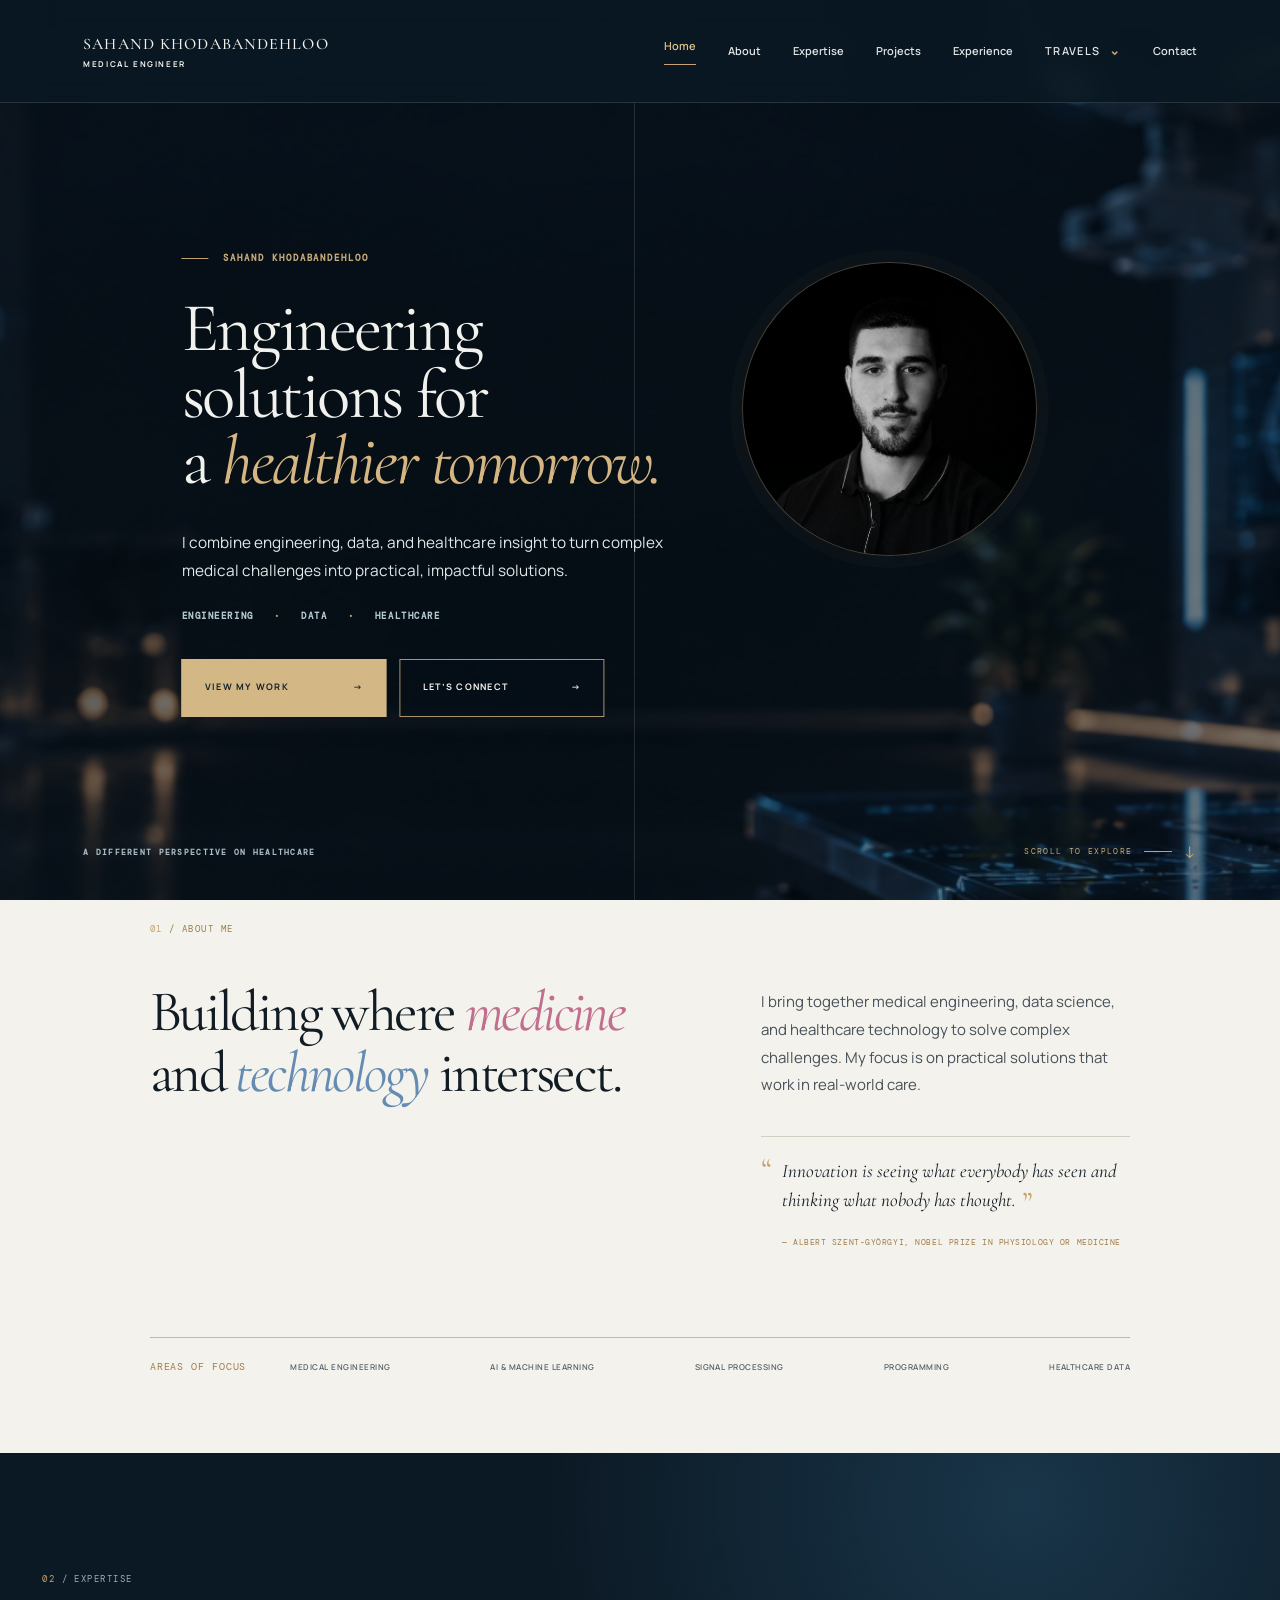
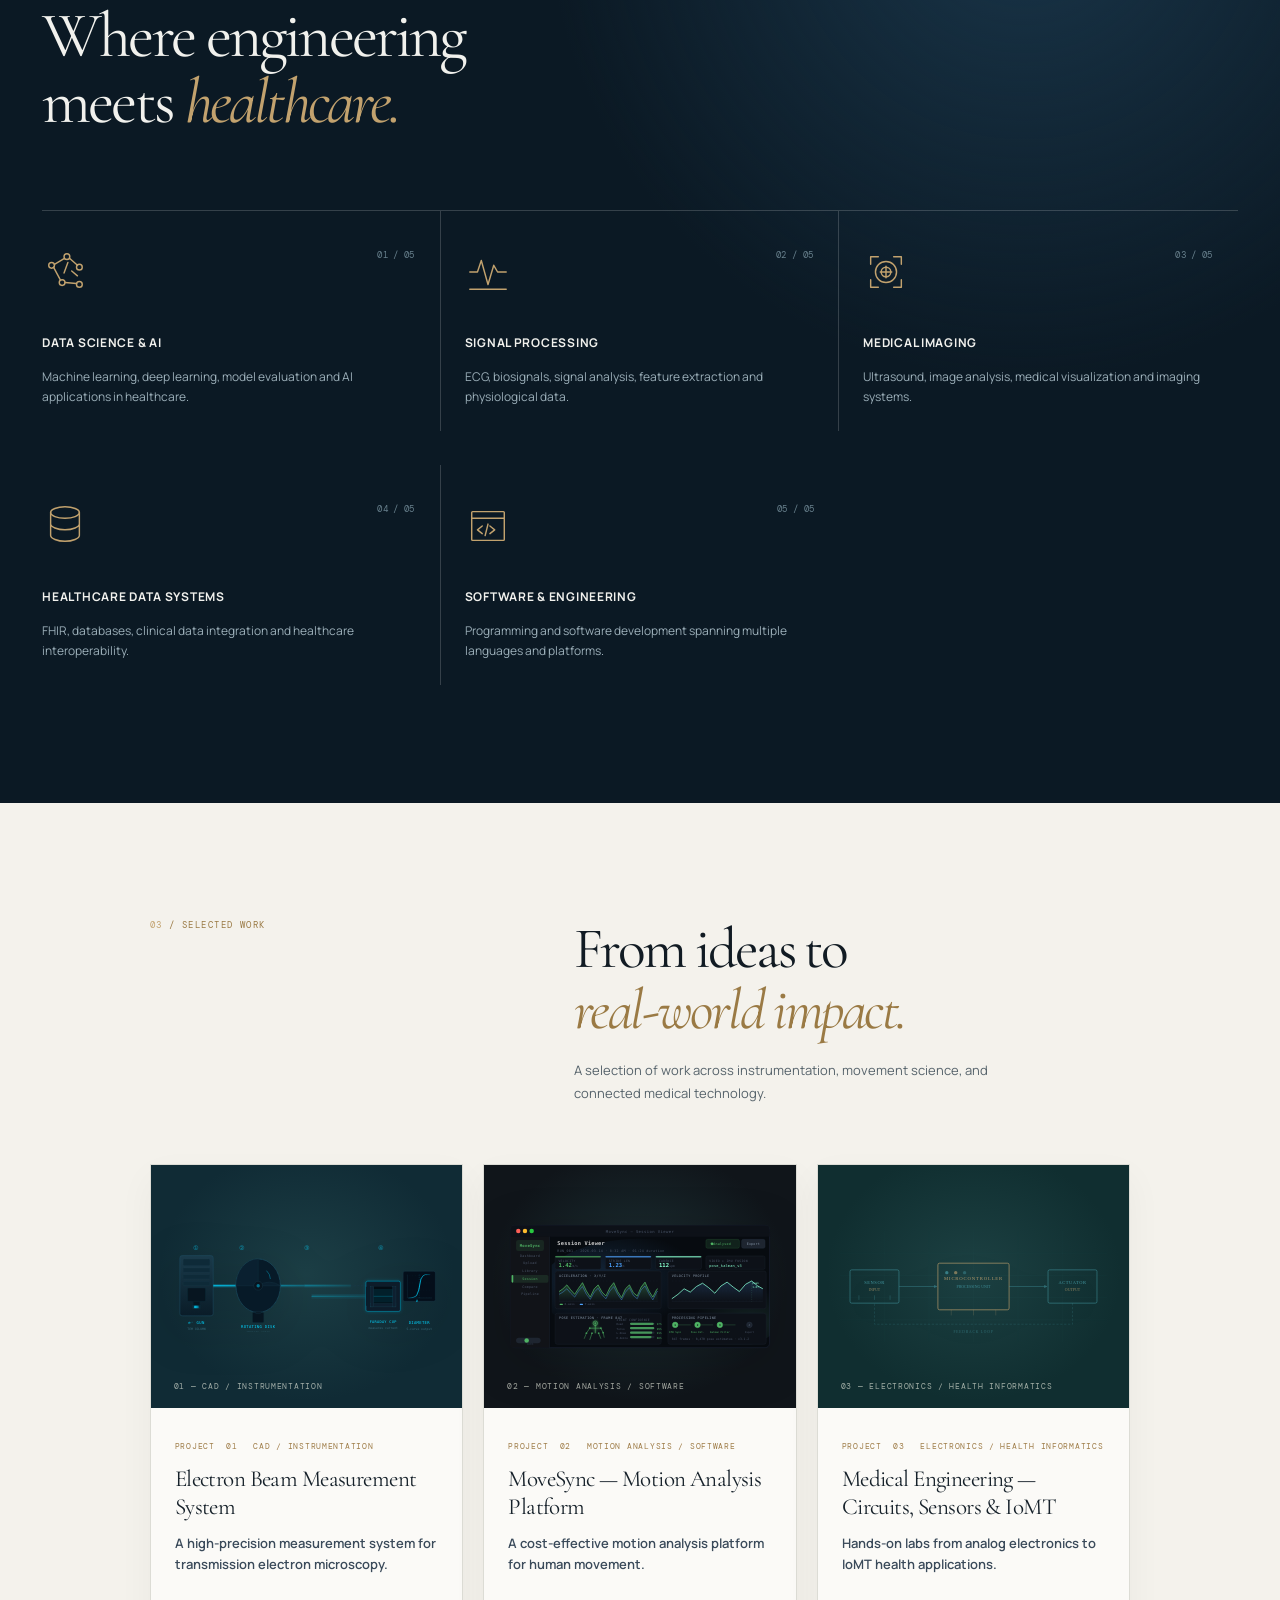
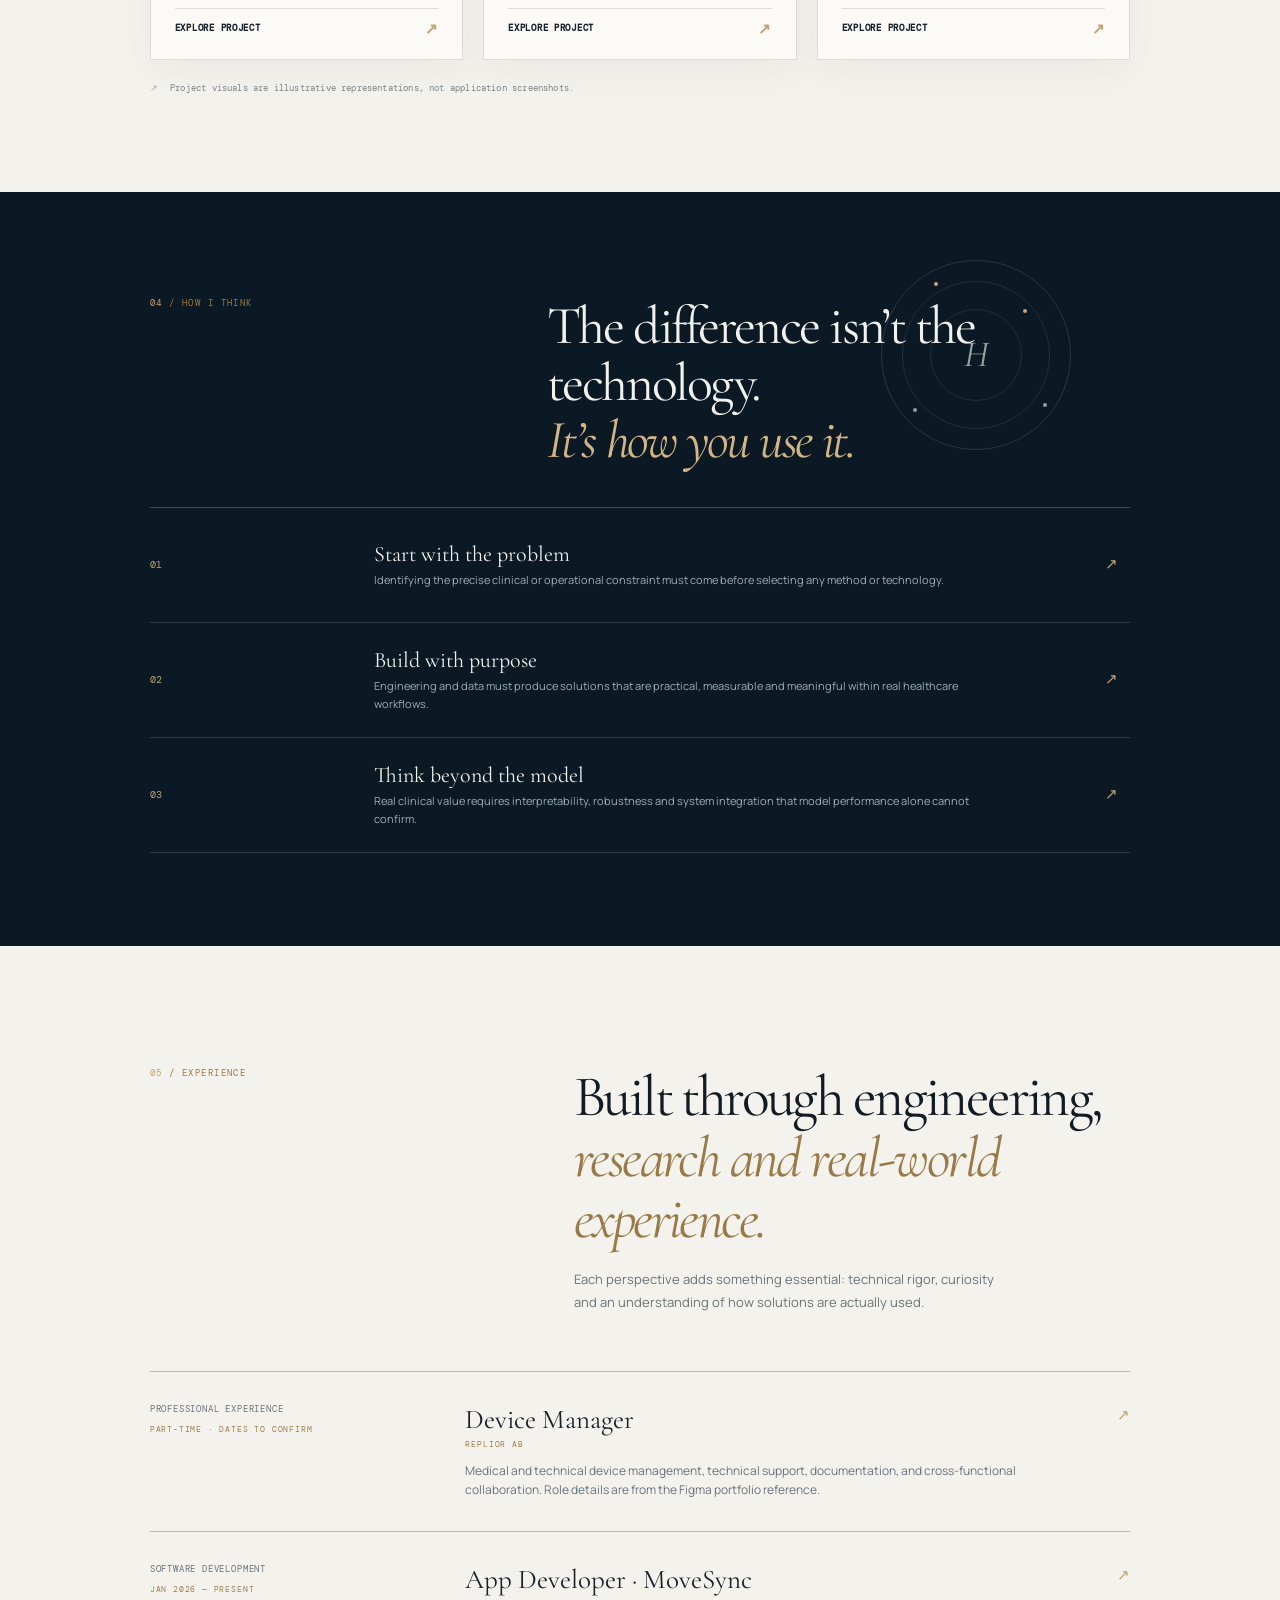
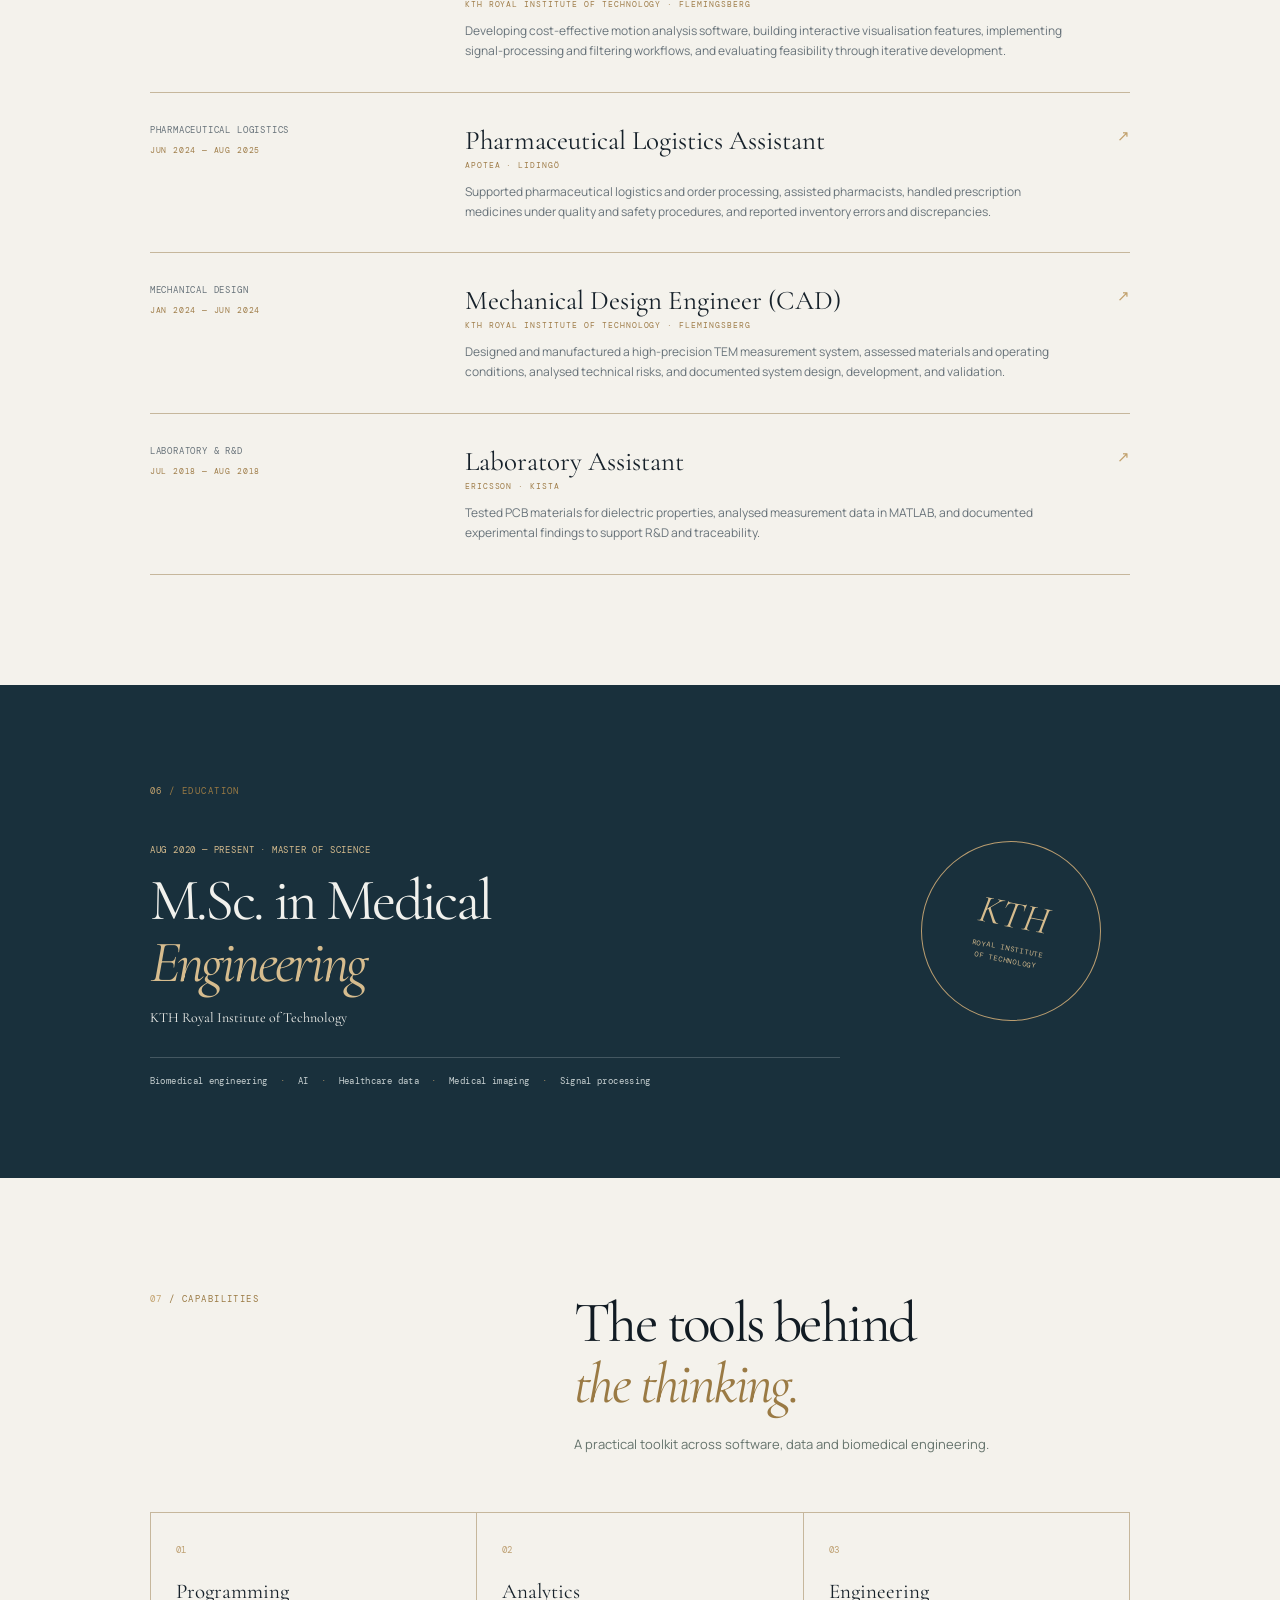
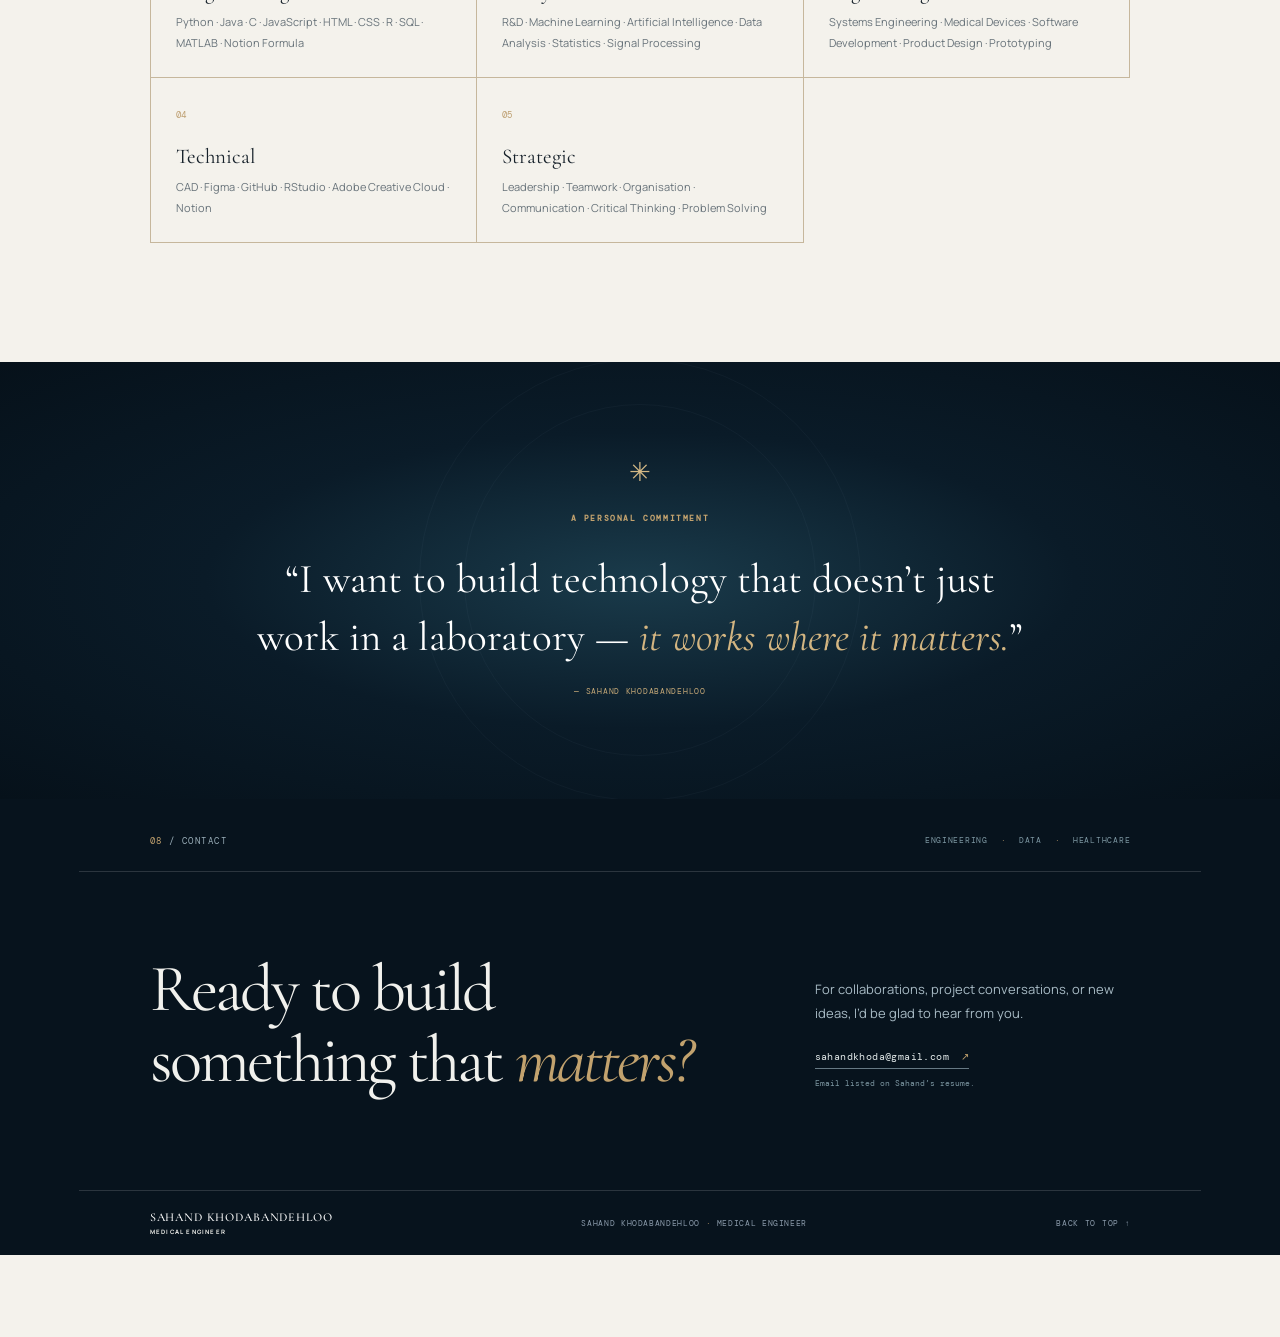
==== commit 5d9c8faa: "Update About me" ====
--- a/sahand-portfolio/index.html
+++ b/sahand-portfolio/index.html
@@ -13,6 +13,7 @@
   <link rel="stylesheet" href="interactions.css" />
   <link rel="stylesheet" href="theme.css" />
   <link rel="stylesheet" href="theme-overrides.css" />
+  <link rel="stylesheet" href="focus-strip.css" />
   <link rel="stylesheet" href="home-match.css?v=expertise-grid" />
   <link rel="stylesheet" href="expertise-match.css" />
 </head>
@@ -50,7 +51,16 @@
         <h2>Building where <span class="about-medicine">medicine</span><br />and <span class="about-technology">technology</span> intersect.</h2>
         <div class="about-copy"><p>I bring together medical engineering, data science, and healthcare technology to solve complex challenges. My focus is on practical solutions that work in real-world care.</p><div class="quote"><span class="quote-mark">“</span><p>Innovation is seeing what everybody has seen and thinking what nobody has thought.<span class="quote-mark quote-end">”</span></p><small>— ALBERT SZENT-GYÖRGYI, NOBEL PRIZE IN PHYSIOLOGY OR MEDICINE</small></div></div>
       </div>
-      <div class="focus-strip"><span>AREAS OF FOCUS</span><div>MEDICAL ENGINEERING <i>·</i> AI &amp; MACHINE LEARNING <i>·</i> SIGNAL PROCESSING <i>·</i> PROGRAMMING <i>·</i> HEALTHCARE DATA</div></div>
+      <div class="focus-strip">
+        <span>AREAS OF FOCUS</span>
+        <div class="focus-topics">
+          <span>MEDICAL ENGINEERING</span>
+          <span>AI &amp; MACHINE LEARNING</span>
+          <span>SIGNAL PROCESSING</span>
+          <span>PROGRAMMING</span>
+          <span>HEALTHCARE DATA</span>
+        </div>
+      </div>
     </section>
 
     <section class="section expertise" id="expertise">
--- a/sahand-portfolio/focus-strip.css
+++ b/sahand-portfolio/focus-strip.css
@@ -0,0 +1,46 @@
+/* Match the Figma focus strip: each subject occupies its own aligned position. */
+.focus-strip {
+  display: grid;
+  grid-template-columns: max-content minmax(0, 1fr);
+  gap: clamp(24px, 3.45vw, 44px);
+  font-family: var(--sans);
+  font-size: 8px;
+  font-weight: 600;
+  letter-spacing: .06em;
+  text-transform: uppercase;
+}
+
+.focus-topics {
+  display: flex;
+  align-items: center;
+  justify-content: space-between;
+  gap: 18px;
+  min-width: 0;
+}
+
+.focus-topics span {
+  white-space: nowrap;
+}
+
+@media (max-width: 900px) {
+  .focus-topics {
+    line-height: 2;
+  }
+}
+
+@media (max-width: 650px) {
+  .focus-strip {
+    grid-template-columns: 1fr;
+    align-items: start;
+    gap: 9px;
+    padding-top: 16px;
+  }
+
+  .focus-topics {
+    flex-wrap: wrap;
+    justify-content: flex-start;
+    gap: 0 14px;
+    font-size: 8px;
+    line-height: 2;
+  }
+}
